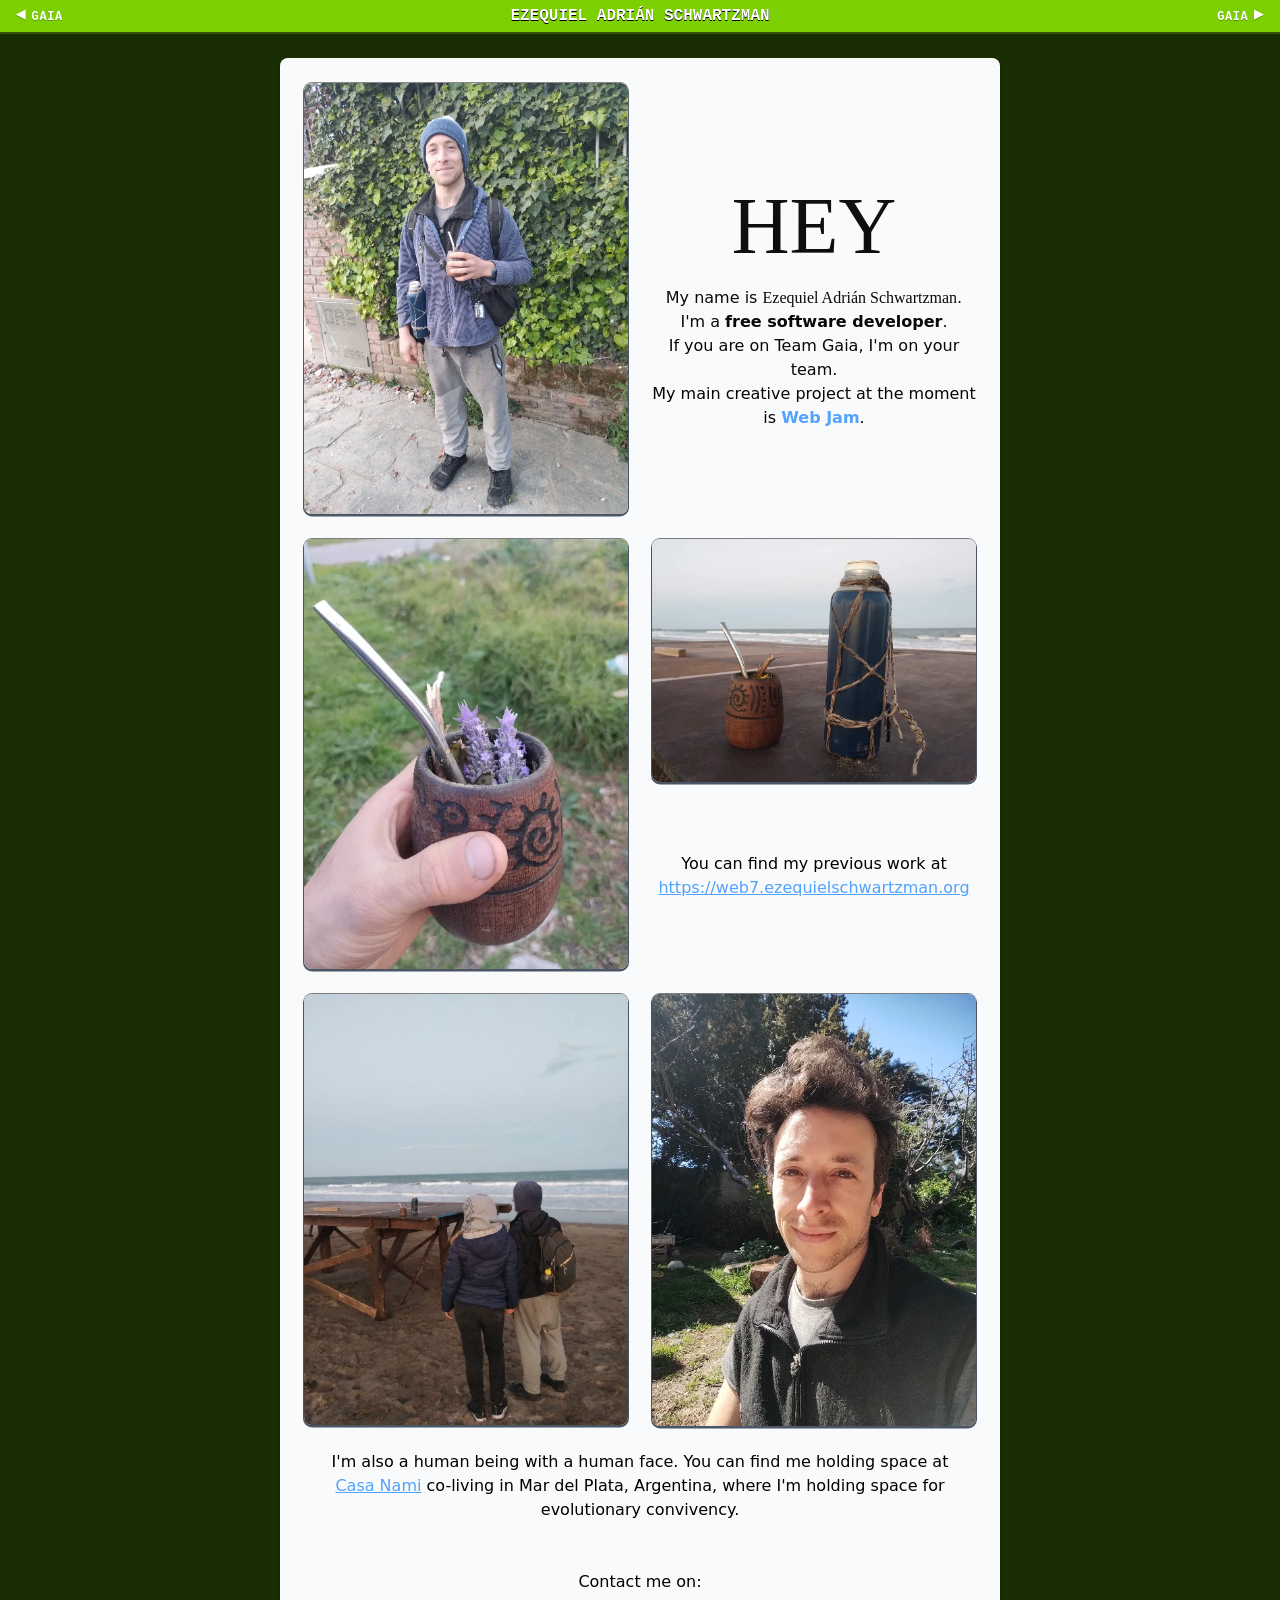
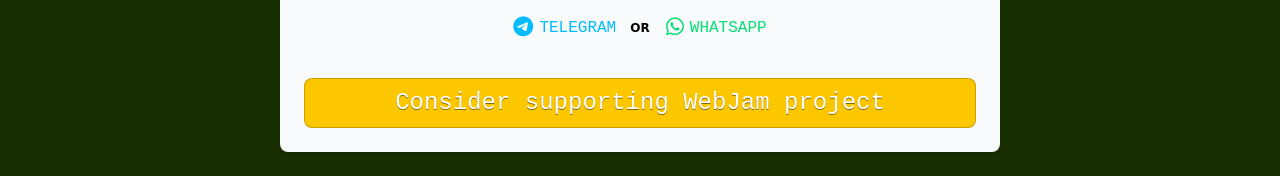
==== index.html @ e7cd59e3 "Updates" ====
<!DOCTYPE html><html h-full><head><link rel="stylesheet" href="icons.css"><link rel="stylesheet" href="style.css"><title>Ezequiel Adri&#xe1;n Schwartzman</title><meta name="webjam-source" content="https://github.com/zequez/ezequiel-webjam"><meta name="viewport" content="width=device-width, initial-scale=1"><link rel="icon" type="image/svg+xml" href="data:image/svg+xml,&lt;svg xmlns=&quot;http://www.w3.org/2000/svg&quot; viewBox=&quot;0 0 100 100&quot;&gt;&lt;text y=&quot;.9em&quot; font-size=&quot;90&quot;&gt;&#x1f31f;&lt;/text&gt;&lt;/svg&gt;"></head><body class="flex-col min-h-full bg-lime-950"><div class="flex w-full text-white b-b-2 b-lime-900 bg-lime-500 h8.5"><a class="
    flex-cc gap-1.5 h-6 pt.3 px3 cursor-pointer
    font-mono font-semibold text-3 text-shadow-[0_1px_0_#0004] tracking-wider uppercase
    m1 rounded-1 transition-200
    hover:bg-white/30 hover:bg-gradient-to-br hover:from-white/10 hover:shadow-[0_1px_0] hover:shadow-white/40 hover:transition-0
  " href="https://gaia.webjam.space"><span class="mb.7">&#x25c0;</span><span>Gaia</span></a><a class="
      flex-cc flex-grow
      font-mono font-semibold text-3 text-center text-shadow-[0_1px_0_#000] uppercase
      md:text-4
    " href="https://ezequielschwartzman.org">Ezequiel Adri&#xe1;n Schwartzman</a><a class="
    flex-cc gap-1.5 h-6 pt.3 px3 cursor-pointer
    font-mono font-semibold text-3 text-shadow-[0_1px_0_#0004] tracking-wider uppercase
    m1 rounded-1 transition-200
    hover:bg-white/30 hover:bg-gradient-to-br hover:from-white/10 hover:shadow-[0_1px_0] hover:shadow-white/40 hover:transition-0
  " href="https://gaia.webjam.space"><span>Gaia</span><span class="mb.7">&#x25b6;</span></a></div><main class="max-w-screen-md mx-auto p6 w-full"><div class="
        flex-cc flex-col flex-grow relative gap-12 p3 w-full
        bg-gray-50 rounded-lg shadow-md md:gap-6 md:p6
      "><div class="
          absolute left-0 top-0 z-100 h-100 pointer-events-none w-full
          bg-linear-to-b from-white/10 rounded-lg
        "></div><div class="grid gap-3 w-full cols-1 md:gap-6 sm:cols-2"><img class="w-full b-black/50 b-t-1 rounded-2 shadow-[0_1.5px_0_1px] shadow-gray-600" src="images/ezequiel-humano/sm.webp"><div class="flex-cc text-center"><div class="text-center"><div class="flex-cc w-full font-serif text-20 text-center uppercase">Hey</div>My name is <span class="font-serif">Ezequiel Adri&#xe1;n Schwartzman</span>.<div>I&apos;m a <strong>free software developer</strong>.</div><div>If you are on Team Gaia, I&apos;m on your team.</div><div>My main creative project at the moment is <a class="text-blue hover:underline font-bold" href="https://webjam.space" target="_blank">Web Jam</a>.</div></div></div></div><div class="grid gap-3 w-full cols-1 md:gap-6 sm:cols-2"> <img class="w-full b-black/50 b-t-1 rounded-2 shadow-[0_1.5px_0_1px] shadow-gray-600" src="images/ezequiel-mate/sm.webp"><div class="flex flex-col"><img class="w-full b-black/50 b-t-1 rounded-2 shadow-[0_1.5px_0_1px] shadow-gray-600" src="images/ezequiel-mate-termo/sm.webp"><div class="flex-cc flex-col flex-grow text-center pt12 sm:pt-0"><span>You can find my previous work at </span><a class="text-blue underline" href="https://web7.ezequielschwartzman.org">https://web7.ezequielschwartzman.org</a></div></div></div><div class="grid gap-3 cols-2 md:gap-6"><img class="w-full b-black/50 b-t-1 rounded-2 shadow-[0_1.5px_0_1px] shadow-gray-600" src="images/ezequiel-karina/sm.webp"><img class="w-full b-black/50 b-t-1 rounded-2 shadow-[0_1.5px_0_1px] shadow-gray-600" src="images/ezequiel-nami/sm.webp"></div><div class="grow px6 text-center">I&apos;m also a human being with a human face.
You can find me holding space at <a class="text-blue underline" href="https://casanami.art">Casa Nami</a> co-living in Mar del Plata, Argentina, where I&apos;m holding space for evolutionary convivency.<div class="mt12"><span>Contact me on:</span><div class="text-4 uppercase"><a class="text-sky-400 hover:bg-sky-300 hover:text-white px1 py1 rounded-1  font-mono" href="https://t.me/ezequielschwartzman"><span class="mr1.5 text-2.5em icon-fab-telegram inline-block translate-y-2px"></span>Telegram</a><span class="mx1.5 mr3 text-3 mt1 font-bold"> or</span><a class="text-green-400 font-mono hover:bg-green-300 hover:text-white px1 py1 rounded-1" href="https://wa.me/5492235235568"><span class="mr1.5 text-2.5em icon-fab-whatsapp inline-block translate-y-2px"></span>Whatsapp</a></div></div></div><a class="
          flex-cc px6 w-full font-mono text-6/12 text-center text-shadow-[0_1px_0_#0007]
          text-white b b-1px-black/10 b-black/20 bg-yellow-400 rounded-2
          hover:bg-yellow-300
        " target="_blank" href="https://forms.gle/pkvnMysirAUopCzj6">Consider supporting WebJam project</a></div></main></body></html>
---- icons.css ----
@font-face {
  font-family: "WebJamIcons";
  src: url("data:font/otf,%4f%54%54%4f%00%0a%00%80%00%03%00%20%43%46%46%20%c5%4e%ff%a6%00%00%04%f8%00%00%02%62%4f%53%2f%32%47%7e%51%db%00%00%01%10%00%00%00%60%63%6d%61%70%00%0c%e0%34%00%00%04%ac%00%00%00%2c%68%65%61%64%2e%f2%9c%00%00%00%00%ac%00%00%00%36%68%68%65%61%02%5a%01%34%00%00%00%e4%00%00%00%24%68%6d%74%78%05%ca%00%00%00%00%07%5c%00%00%00%0c%6c%74%61%67%65%7e%00%04%00%00%07%68%00%00%00%12%6d%61%78%70%00%03%50%00%00%00%01%08%00%00%00%06%6e%61%6d%65%00%a4%f7%43%00%00%01%70%00%00%03%3c%70%6f%73%74%00%03%00%00%00%00%04%d8%00%00%00%20%00%01%00%00%00%01%00%00%26%32%38%9c%5f%0f%3c%f5%00%03%03%e8%00%00%00%00%e6%f1%ac%d0%00%00%00%00%e6%f1%ac%d0%00%00%ff%c8%01%f8%01%b8%00%00%00%03%00%02%00%00%00%00%00%00%00%01%00%00%02%58%ff%38%00%00%01%f8%00%00%00%00%00%00%00%01%00%00%00%00%00%00%00%00%00%00%00%00%00%00%00%03%00%00%50%00%00%03%00%00%00%03%01%dc%01%f4%00%05%00%00%02%8a%02%bb%00%00%00%8c%02%8a%02%bb%00%00%01%df%00%31%01%02%00%00%00%00%00%00%00%00%00%00%00%00%00%00%00%01%10%00%00%00%00%00%00%00%00%00%00%00%58%58%58%58%00%40%e0%00%e0%01%02%58%ff%38%00%00%01%b8%00%38%00%00%00%01%00%00%00%00%01%2c%01%b8%00%00%00%00%00%00%00%00%00%33%02%6a%00%00%00%04%00%00%00%00%00%02%00%3a%00%00%00%04%00%00%00%01%00%16%00%00%00%00%00%04%00%00%00%02%00%0e%00%16%00%00%00%04%00%00%00%03%00%2c%00%60%00%00%00%04%00%00%00%04%00%26%00%24%00%00%00%04%00%00%00%05%00%16%00%4a%00%00%00%04%00%00%00%06%00%24%00%00%00%00%00%04%00%00%00%07%00%02%00%3a%00%00%00%04%00%00%00%08%00%02%00%3a%00%00%00%04%00%00%00%09%00%02%00%3a%00%00%00%04%00%00%00%0a%00%02%00%3a%00%00%00%04%00%00%00%0b%00%02%00%3a%00%00%00%04%00%00%00%0c%00%02%00%3a%00%00%00%04%00%00%00%0d%00%02%00%3a%00%00%00%04%00%00%00%0e%00%02%00%3a%00%00%00%04%00%00%00%10%00%16%00%00%00%00%00%04%00%00%00%11%00%0e%00%16%00%01%00%00%00%00%00%00%00%01%00%3b%00%01%00%00%00%00%00%01%00%0b%00%8c%00%01%00%00%00%00%00%02%00%07%00%97%00%01%00%00%00%00%00%03%00%16%00%bc%00%01%00%00%00%00%00%04%00%13%00%9e%00%01%00%00%00%00%00%05%00%0b%00%b1%00%01%00%00%00%00%00%06%00%12%00%8c%00%01%00%00%00%00%00%07%00%01%00%3b%00%01%00%00%00%00%00%08%00%01%00%3b%00%01%00%00%00%00%00%09%00%01%00%3b%00%01%00%00%00%00%00%0a%00%01%00%3b%00%01%00%00%00%00%00%0b%00%01%00%3b%00%01%00%00%00%00%00%0c%00%01%00%3b%00%01%00%00%00%00%00%0d%00%01%00%3b%00%01%00%00%00%00%00%0e%00%01%00%3b%00%01%00%00%00%00%00%10%00%0b%00%8c%00%01%00%00%00%00%00%11%00%07%00%97%00%03%00%01%04%09%00%00%00%02%00%3a%00%03%00%01%04%09%00%01%00%16%00%00%00%03%00%01%04%09%00%02%00%0e%00%16%00%03%00%01%04%09%00%03%00%2c%00%60%00%03%00%01%04%09%00%04%00%26%00%24%00%03%00%01%04%09%00%05%00%16%00%4a%00%03%00%01%04%09%00%06%00%24%00%00%00%03%00%01%04%09%00%07%00%02%00%3a%00%03%00%01%04%09%00%08%00%02%00%3a%00%03%00%01%04%09%00%09%00%02%00%3a%00%03%00%01%04%09%00%0a%00%02%00%3a%00%03%00%01%04%09%00%0b%00%02%00%3a%00%03%00%01%04%09%00%0c%00%02%00%3a%00%03%00%01%04%09%00%0d%00%02%00%3a%00%03%00%01%04%09%00%0e%00%02%00%3a%00%03%00%01%04%09%00%10%00%16%00%00%00%03%00%01%04%09%00%11%00%0e%00%16%00%57%00%65%00%62%00%4a%00%61%00%6d%00%49%00%63%00%6f%00%6e%00%73%00%52%00%65%00%67%00%75%00%6c%00%61%00%72%00%57%00%65%00%62%00%4a%00%61%00%6d%00%49%00%63%00%6f%00%6e%00%73%00%20%00%52%00%65%00%67%00%75%00%6c%00%61%00%72%00%56%00%65%00%72%00%73%00%69%00%6f%00%6e%00%20%00%30%00%2e%00%31%00%20%00%3a%00%20%00%57%00%65%00%62%00%4a%00%61%00%6d%00%49%00%63%00%6f%00%6e%00%73%00%20%00%52%00%65%00%67%00%75%00%6c%00%61%00%72%57%65%62%4a%61%6d%49%63%6f%6e%73%52%65%67%75%6c%61%72%57%65%62%4a%61%6d%49%63%6f%6e%73%20%52%65%67%75%6c%61%72%56%65%72%73%69%6f%6e%20%30%2e%31%20%3a%20%57%65%62%4a%61%6d%49%63%6f%6e%73%20%52%65%67%75%6c%61%72%00%00%00%01%00%03%00%01%00%00%00%0c%00%04%00%20%00%00%00%04%00%04%00%01%00%00%e0%01%ff%ff%00%00%e0%00%ff%ff%20%01%00%01%00%00%00%00%00%03%00%00%00%00%00%00%00%00%00%00%00%00%00%00%00%00%00%00%00%00%00%00%00%00%00%00%00%00%00%00%01%00%04%01%00%01%01%01%13%57%65%62%4a%61%6d%49%63%6f%6e%73%52%65%67%75%6c%61%72%00%01%01%01%27%f8%1b%00%f8%1c%02%f8%1d%03%f8%1e%04%8b%53%f8%ec%f8%8c%05%1d%00%00%00%9a%0f%1d%00%00%00%9f%11%8b%1d%00%00%02%62%12%00%06%01%01%0c%1f%2a%31%3d%49%56%65%72%73%69%6f%6e%20%30%2e%31%57%65%62%4a%61%6d%49%63%6f%6e%73%20%52%65%67%75%6c%61%72%57%65%62%4a%61%6d%49%63%6f%6e%73%52%65%67%75%6c%61%72%66%61%62%2d%74%65%6c%65%67%72%61%6d%66%61%62%2d%77%68%61%74%73%61%70%70%00%00%00%01%8b%01%8c%00%03%02%00%01%00%04%00%bb%01%b9%f8%a6%0e%f8%8c%f7%94%f8%4c%15%fb%1d%8b%fb%03%fb%03%8b%fb%1d%08%8b%fb%1d%f7%03%fb%03%f7%1d%8b%08%f7%1d%8b%f7%03%f7%03%8b%f7%1d%08%8b%f7%1d%fb%03%f7%03%fb%1d%8b%08%f7%07%fb%3d%15%87%64%7b%2c%83%5f%08%87%78%85%85%84%8b%08%7d%89%80%96%7d%94%08%75%9a%7f%93%75%99%08%73%9c%9b%93%99%9a%08%8e%8f%cb%c4%8c%91%08%8b%8b%8b%8e%8a%8c%08%89%8c%89%8b%8a%8b%08%89%8a%68%74%47%5d%08%81%85%82%87%83%8c%08%82%8b%7a%90%7f%8f%08%7b%90%7f%8d%8c%94%08%8b%8f%92%90%96%90%08%d4%aa%bb%a0%a3%95%08%d0%a8%99%90%94%8b%08%8d%8b%90%8a%8e%89%08%8d%89%8c%89%8b%88%08%8c%88%8b%88%8b%87%08%0e%f8%54%f8%11%f7%f3%15%61%b5%53%a2%50%8b%08%fb%0e%8b%27%27%8b%fb%0e%08%8b%64%95%65%9f%69%08%6b%fb%07%05%f7%0a%aa%05%ab%79%b0%82%b0%8b%08%8b%8b%05%f7%0e%8b%f1%ee%8b%f7%0f%08%8b%c6%72%c3%61%b5%08%fb%31%fb%ea%15%6a%8b%6a%94%6f%9c%08%84%8f%05%45%79%05%9e%cf%05%87%92%05%78%a8%81%ad%8b%ae%08%8b%f1%de%dd%f1%8b%08%bc%8b%ba%78%ad%68%08%ae%68%a1%5d%8b%5a%08%8b%25%36%38%25%8b%08%f0%f7%1e%15%86%8e%6f%99%86%8c%08%86%8d%87%8c%88%86%08%87%85%80%7f%88%87%08%88%87%88%8b%85%8d%08%6b%9c%75%98%76%af%08%85%95%96%8b%96%a0%08%8d%8e%8a%8f%89%8d%08%8a%8e%80%a7%86%96%08%87%95%86%8a%88%8b%08%88%8b%87%8b%87%8b%08%88%8b%85%8a%85%85%08%86%86%7d%7d%8b%70%08%8b%70%9f%70%8e%88%08%8d%87%b0%53%c2%73%08%af%7c%98%89%9d%8e%08%96%8d%a1%96%8f%98%08%90%98%8b%97%8a%8d%08%89%8d%88%8d%85%8d%08%0e%00%00%02%12%00%00%01%f8%00%00%01%c0%00%00%00%00%00%01%00%00%00%00%00%00%00%01%00%10%00%02%65%6e%00%00") format("opentype");
  font-weight: normal;
  font-style: normal;
  font-display: block;
}


.icon-fab-telegram {
  font-family: "WebJamIcons";
  font-style: normal;
}

.icon-fab-telegram::before {
  content: "\E000";
}

.icon-fab-whatsapp {
  font-family: "WebJamIcons";
  font-style: normal;
}

.icon-fab-whatsapp::before {
  content: "\E001";
}
---- style.css ----
/* layer: properties */
@supports ((-webkit-hyphens: none) and (not (margin-trim: inline))) or ((-moz-orient: inline) and (not (color:rgb(from red r g b)))){*, ::before, ::after, ::backdrop{--un-bg-opacity:100%;--un-border-opacity:100%;--un-from-opacity:100%;--un-shadow-opacity:100%;--un-text-opacity:100%;--un-translate-x:initial;--un-translate-y:initial;--un-translate-z:initial;}}
@property --un-text-opacity{syntax:"<percentage>";inherits:false;initial-value:100%;}
@property --un-border-opacity{syntax:"<percentage>";inherits:false;initial-value:100%;}
@property --un-bg-opacity{syntax:"<percentage>";inherits:false;initial-value:100%;}
@property --un-inset-ring-color{syntax:"*";inherits:false;}
@property --un-inset-ring-shadow{syntax:"*";inherits:false;initial-value:0 0 #0000;}
@property --un-inset-shadow{syntax:"*";inherits:false;initial-value:0 0 #0000;}
@property --un-inset-shadow-color{syntax:"*";inherits:false;}
@property --un-ring-color{syntax:"*";inherits:false;}
@property --un-ring-inset{syntax:"*";inherits:false;}
@property --un-ring-offset-color{syntax:"*";inherits:false;}
@property --un-ring-offset-shadow{syntax:"*";inherits:false;initial-value:0 0 #0000;}
@property --un-ring-offset-width{syntax:"<length>";inherits:false;initial-value:0px;}
@property --un-ring-shadow{syntax:"*";inherits:false;initial-value:0 0 #0000;}
@property --un-shadow{syntax:"*";inherits:false;initial-value:0 0 #0000;}
@property --un-shadow-color{syntax:"*";inherits:false;}
@property --un-shadow-opacity{syntax:"<percentage>";inherits:false;initial-value:100%;}
@property --un-translate-x{syntax:"*";inherits:false;initial-value:0;}
@property --un-translate-y{syntax:"*";inherits:false;initial-value:0;}
@property --un-translate-z{syntax:"*";inherits:false;initial-value:0;}
@property --un-from-opacity{syntax:"<percentage>";inherits:false;initial-value:100%;}
@property --un-gradient-from{syntax:"<color>";inherits:false;initial-value:#0000;}
@property --un-gradient-from-position{syntax:"<length-percentage>";inherits:false;initial-value:0%;}
@property --un-gradient-position{syntax:"*";inherits:false;}
@property --un-gradient-stops{syntax:"*";inherits:false;}
@property --un-gradient-to{syntax:"<color>";inherits:false;initial-value:#0000;}
@property --un-gradient-to-position{syntax:"<length-percentage>";inherits:false;initial-value:100%;}
@property --un-gradient-via{syntax:"<color>";inherits:false;initial-value:#0000;}
@property --un-gradient-via-position{syntax:"<length-percentage>";inherits:false;initial-value:50%;}
@property --un-gradient-via-stops{syntax:"*";inherits:false;}
/* layer: theme */
:root, :host { --spacing: 0.25rem; --font-mono: ui-monospace,SFMono-Regular,Menlo,Monaco,Consolas,"Liberation Mono","Courier New",monospace; --fontWeight-semibold: 600; --tracking-wider: 0.05em; --default-transition-timingFunction: cubic-bezier(0.4, 0, 0.2, 1); --default-transition-duration: 150ms; --radius-lg: 0.5rem; --colors-gray-600: oklch(44.6% 0.03 256.802); --font-serif: ui-serif,Georgia,Cambria,"Times New Roman",Times,serif; --fontWeight-bold: 700; --colors-lime-950: oklch(27.4% 0.072 132.109); --colors-white: #fff; --colors-lime-900: oklch(40.5% 0.101 131.063); --colors-lime-500: oklch(76.8% 0.233 130.85); --colors-gray-50: oklch(98.5% 0.002 247.839); --colors-black: #000; --colors-blue-DEFAULT: oklch(70.7% 0.165 254.624); --colors-sky-400: oklch(74.6% 0.16 232.661); --colors-green-400: oklch(79.2% 0.209 151.711); --colors-yellow-400: oklch(85.2% 0.199 91.936); --colors-sky-300: oklch(82.8% 0.111 230.318); --colors-green-300: oklch(87.1% 0.15 154.449); --colors-yellow-300: oklch(90.5% 0.182 98.111); --font-sans: ui-sans-serif,system-ui,-apple-system,BlinkMacSystemFont,"Segoe UI",Roboto,"Helvetica Neue",Arial,"Noto Sans",sans-serif,"Apple Color Emoji","Segoe UI Emoji","Segoe UI Symbol","Noto Color Emoji"; --default-font-family: var(--font-sans); --default-monoFont-family: var(--font-mono); }
/* layer: base */
 *, ::after, ::before, ::backdrop, ::file-selector-button { box-sizing: border-box;  margin: 0;  padding: 0;  border: 0 solid;  }  html, :host { line-height: 1.5;  -webkit-text-size-adjust: 100%;  tab-size: 4;  font-family: var( --default-font-family, -apple-system, BlinkMacSystemFont, 'Segoe UI', Roboto, 'Helvetica Neue', 'Noto Sans', Arial, sans-serif, 'Apple Color Emoji', 'Segoe UI Emoji', 'Segoe UI Symbol', 'Noto Color Emoji' );  font-feature-settings: var(--default-font-featureSettings, normal);  font-variation-settings: var(--default-font-variationSettings, normal);  -webkit-tap-highlight-color: transparent;  }  hr { height: 0;  color: inherit;  border-top-width: 1px;  }  abbr:where([title]) { -webkit-text-decoration: underline dotted; text-decoration: underline dotted; }  h1, h2, h3, h4, h5, h6 { font-size: inherit; font-weight: inherit; }  a { color: inherit; -webkit-text-decoration: inherit; text-decoration: inherit; }  b, strong { font-weight: bolder; }  code, kbd, samp, pre { font-family: var( --default-monoFont-family, ui-monospace, SFMono-Regular, Menlo, Monaco, Consolas, 'Liberation Mono', 'Courier New', monospace );  font-feature-settings: var(--default-monoFont-featureSettings, normal);  font-variation-settings: var(--default-monoFont-variationSettings, normal);  font-size: 1em;  }  small { font-size: 80%; }  sub, sup { font-size: 75%; line-height: 0; position: relative; vertical-align: baseline; } sub { bottom: -0.25em; } sup { top: -0.5em; }  table { text-indent: 0;  border-color: inherit;  border-collapse: collapse;  }  :-moz-focusring:where(:not(iframe)) { outline: auto; }  progress { vertical-align: baseline; }  summary { display: list-item; }  ol, ul, menu { list-style: none; }  img, svg, video, canvas, audio, iframe, embed, object { display: block;  vertical-align: middle;  }  img, video { max-width: 100%; height: auto; }  button, input, select, optgroup, textarea, ::file-selector-button { font: inherit;  font-feature-settings: inherit;  font-variation-settings: inherit;  letter-spacing: inherit;  color: inherit;  border-radius: 0;  background-color: transparent;  opacity: 1;  }  :where(select:is([multiple], [size])) optgroup { font-weight: bolder; }  :where(select:is([multiple], [size])) optgroup option { padding-inline-start: 20px; }  ::file-selector-button { margin-inline-end: 4px; }  ::placeholder { opacity: 1; }  @supports (not (-webkit-appearance: -apple-pay-button))  or (contain-intrinsic-size: 1px)  { ::placeholder { color: color-mix(in oklab, currentcolor 50%, transparent); } }  textarea { resize: vertical; }  ::-webkit-search-decoration { -webkit-appearance: none; }  ::-webkit-date-and-time-value { min-height: 1lh;  text-align: inherit;  }  ::-webkit-datetime-edit { display: inline-flex; }  ::-webkit-datetime-edit-fields-wrapper { padding: 0; } ::-webkit-datetime-edit, ::-webkit-datetime-edit-year-field, ::-webkit-datetime-edit-month-field, ::-webkit-datetime-edit-day-field, ::-webkit-datetime-edit-hour-field, ::-webkit-datetime-edit-minute-field, ::-webkit-datetime-edit-second-field, ::-webkit-datetime-edit-millisecond-field, ::-webkit-datetime-edit-meridiem-field { padding-block: 0; }  ::-webkit-calendar-picker-indicator { line-height: 1; }  :-moz-ui-invalid { box-shadow: none; }  button, input:where([type='button'], [type='reset'], [type='submit']), ::file-selector-button { appearance: button; }  ::-webkit-inner-spin-button, ::-webkit-outer-spin-button { height: auto; }  [hidden]:where(:not([hidden~='until-found'])) { display: none !important; }
/* layer: default */
.text-6\/12{font-size:1.5rem;line-height:3rem;}
.text-2\.5em{font-size:2.5em;}
.text-20{font-size:5rem;}
.text-3{font-size:0.75rem;}
.text-4{font-size:1rem;}
.text-blue{color:color-mix(in srgb, var(--colors-blue-DEFAULT) var(--un-text-opacity), transparent);}
.text-green-400{color:color-mix(in srgb, var(--colors-green-400) var(--un-text-opacity), transparent);}
.text-sky-400{color:color-mix(in srgb, var(--colors-sky-400) var(--un-text-opacity), transparent);}
.text-white{color:color-mix(in srgb, var(--colors-white) var(--un-text-opacity), transparent);}
.hover\:text-white:hover{color:color-mix(in srgb, var(--colors-white) var(--un-text-opacity), transparent);}
.tracking-wider{--un-tracking:var(--tracking-wider);letter-spacing:var(--tracking-wider);}
.font-bold{--un-font-weight:var(--fontWeight-bold);font-weight:var(--fontWeight-bold);}
.font-mono{font-family:var(--font-mono);}
.font-semibold{--un-font-weight:var(--fontWeight-semibold);font-weight:var(--fontWeight-semibold);}
.font-serif{font-family:var(--font-serif);}
.text-shadow-\[0_1px_0_\#000\]{--un-text-shadow:0 1px 0 var(--un-text-shadow-color, rgb(0 0 0));text-shadow:var(--un-text-shadow);}
.text-shadow-\[0_1px_0_\#0004\]{--un-text-shadow:0 1px 0 var(--un-text-shadow-color, rgb(0 0 0 / 0.27));text-shadow:var(--un-text-shadow);}
.text-shadow-\[0_1px_0_\#0007\]{--un-text-shadow:0 1px 0 var(--un-text-shadow-color, rgb(0 0 0 / 0.47));text-shadow:var(--un-text-shadow);}
.m1{margin:calc(var(--spacing) * 1);}
.mx-auto{margin-inline:auto;}
.mx1\.5{margin-inline:calc(var(--spacing) * 1.5);}
.my{margin-block:calc(var(--spacing) * 4);}
.mb\.7{margin-bottom:calc(var(--spacing) * 0.7);}
.me{margin-inline-end:calc(var(--spacing) * 4);}
.mr1\.5{margin-right:calc(var(--spacing) * 1.5);}
.mr3{margin-right:calc(var(--spacing) * 3);}
.mt1{margin-top:calc(var(--spacing) * 1);}
.mt12{margin-top:calc(var(--spacing) * 12);}
.p3{padding:calc(var(--spacing) * 3);}
.p6{padding:calc(var(--spacing) * 6);}
.px1{padding-inline:calc(var(--spacing) * 1);}
.px3{padding-inline:calc(var(--spacing) * 3);}
.px6{padding-inline:calc(var(--spacing) * 6);}
.py1{padding-block:calc(var(--spacing) * 1);}
.pt\.3{padding-top:calc(var(--spacing) * 0.3);}
.pt12{padding-top:calc(var(--spacing) * 12);}
.text-center{text-align:center;}
.b{border-width:1px;}
.b-black\/20{border-color:color-mix(in srgb, var(--colors-black) 20%, transparent);}
.b-black\/50{border-color:color-mix(in srgb, var(--colors-black) 50%, transparent);}
.b-lime-900{border-color:color-mix(in srgb, var(--colors-lime-900) var(--un-border-opacity), transparent);}
.b-b-2{border-bottom-width:2px;}
.b-t-1{border-top-width:1px;}
.rounded-1{border-radius:0.25rem;}
.rounded-2{border-radius:0.5rem;}
.rounded-lg{border-radius:var(--radius-lg);}
.bg-gray-50{background-color:color-mix(in srgb, var(--colors-gray-50) var(--un-bg-opacity), transparent);}
.bg-lime-500{background-color:color-mix(in srgb, var(--colors-lime-500) var(--un-bg-opacity), transparent);}
.bg-lime-950{background-color:color-mix(in srgb, var(--colors-lime-950) var(--un-bg-opacity), transparent);}
.bg-yellow-400{background-color:color-mix(in srgb, var(--colors-yellow-400) var(--un-bg-opacity), transparent);}
.hover\:bg-green-300:hover{background-color:color-mix(in srgb, var(--colors-green-300) var(--un-bg-opacity), transparent);}
.hover\:bg-sky-300:hover{background-color:color-mix(in srgb, var(--colors-sky-300) var(--un-bg-opacity), transparent);}
.hover\:bg-white\/30:hover{background-color:color-mix(in srgb, var(--colors-white) 30%, transparent);}
.hover\:bg-yellow-300:hover{background-color:color-mix(in srgb, var(--colors-yellow-300) var(--un-bg-opacity), transparent);}
.underline{text-decoration-line:underline;}
.hover\:underline:hover{text-decoration-line:underline;}
.flex{display:flex;}
.flex-grow,
.grow{flex-grow:1;}
.flex-col{flex-direction:column;}
.gap-1\.5{gap:calc(var(--spacing) * 1.5);}
.gap-12{gap:calc(var(--spacing) * 12);}
.gap-3{gap:calc(var(--spacing) * 3);}
.grid{display:grid;}
.cols-1{grid-template-columns:repeat(1,minmax(0,1fr));}
.cols-2{grid-template-columns:repeat(2,minmax(0,1fr));}
.h-100{height:calc(var(--spacing) * 100);}
.h-6{height:calc(var(--spacing) * 6);}
.h8\.5{height:calc(var(--spacing) * 8.5);}
.min-h-full{min-height:100%;}
.w-full{width:100%;}
[h-full=""]{height:100%;}
.max-w-screen-md{max-width:48rem;}
.inline-block{display:inline-block;}
.cursor-pointer{cursor:pointer;}
.pointer-events-none{pointer-events:none;}
.uppercase{text-transform:uppercase;}
.shadow-\[0_1\.5px_0_1px\]{--un-shadow:0 1.5px 0 1px var(--un-shadow-color, );box-shadow:var(--un-inset-shadow), var(--un-inset-ring-shadow), var(--un-ring-offset-shadow), var(--un-ring-shadow), var(--un-shadow);}
.shadow-gray-600{--un-shadow-color:color-mix(in srgb, var(--colors-gray-600) var(--un-shadow-opacity), transparent);}
.shadow-md{--un-shadow:0 4px 6px -1px var(--un-shadow-color, rgb(0 0 0 / 0.1)),0 2px 4px -2px var(--un-shadow-color, rgb(0 0 0 / 0.1));box-shadow:var(--un-inset-shadow), var(--un-inset-ring-shadow), var(--un-ring-offset-shadow), var(--un-ring-shadow), var(--un-shadow);}
.hover\:shadow-\[0_1px_0\]:hover{--un-shadow:0 1px 0 var(--un-shadow-color, );box-shadow:var(--un-inset-shadow), var(--un-inset-ring-shadow), var(--un-ring-offset-shadow), var(--un-ring-shadow), var(--un-shadow);}
.hover\:shadow-white\/40:hover{--un-shadow-color:color-mix(in srgb, var(--colors-white) 40%, transparent);}
.translate-y-2px{--un-translate-y:2px;translate:var(--un-translate-x) var(--un-translate-y);}
.transition-200{--un-duration:200ms;transition-property:color,background-color,border-color,text-decoration-color,fill,stroke,--un-gradient-from,--un-gradient-via,--un-gradient-to,opacity,box-shadow,transform,translate,scale,rotate,filter,-webkit-backdrop-filter,backdrop-filter;transition-timing-function:var(--un-ease, var(--default-transition-timingFunction));transition-duration:var(--un-duration, var(--default-transition-duration));}
.hover\:transition-0:hover{--un-duration:0s;transition-property:color,background-color,border-color,text-decoration-color,fill,stroke,--un-gradient-from,--un-gradient-via,--un-gradient-to,opacity,box-shadow,transform,translate,scale,rotate,filter,-webkit-backdrop-filter,backdrop-filter;transition-timing-function:var(--un-ease, var(--default-transition-timingFunction));transition-duration:var(--un-duration, var(--default-transition-duration));}
.left-0{left:calc(var(--spacing) * 0);}
.top-0{top:calc(var(--spacing) * 0);}
.absolute{position:absolute;}
.relative{position:relative;}
.z-100{z-index:100;}
.from-white\/10{--un-from-opacity:10%;--un-gradient-from:color-mix(in oklab, var(--colors-white) var(--un-from-opacity), transparent);--un-gradient-stops:var(--un-gradient-via-stops, var(--un-gradient-position), var(--un-gradient-from) var(--un-gradient-from-position), var(--un-gradient-to) var(--un-gradient-to-position));}
.hover\:from-white\/10:hover{--un-from-opacity:10%;--un-gradient-from:color-mix(in oklab, var(--colors-white) var(--un-from-opacity), transparent);--un-gradient-stops:var(--un-gradient-via-stops, var(--un-gradient-position), var(--un-gradient-from) var(--un-gradient-from-position), var(--un-gradient-to) var(--un-gradient-to-position));}
.bg-linear-to-b{--un-gradient-position:to bottom in oklab;background-image:linear-gradient(var(--un-gradient-stops));}
.hover\:bg-gradient-to-br:hover{--un-gradient-position:to bottom right in oklab;background-image:linear-gradient(var(--un-gradient-stops));}
.flex-cc{display:flex;align-items:center;justify-content:center;}
@supports (color: color-mix(in lab, red, red)){
.text-blue{color:color-mix(in oklab, var(--colors-blue-DEFAULT) var(--un-text-opacity), transparent);}
.text-green-400{color:color-mix(in oklab, var(--colors-green-400) var(--un-text-opacity), transparent);}
.text-sky-400{color:color-mix(in oklab, var(--colors-sky-400) var(--un-text-opacity), transparent);}
.text-white{color:color-mix(in oklab, var(--colors-white) var(--un-text-opacity), transparent);}
.hover\:text-white:hover{color:color-mix(in oklab, var(--colors-white) var(--un-text-opacity), transparent);}
.b-black\/20{border-color:color-mix(in oklab, var(--colors-black) 20%, transparent);}
.b-black\/50{border-color:color-mix(in oklab, var(--colors-black) 50%, transparent);}
.b-lime-900{border-color:color-mix(in oklab, var(--colors-lime-900) var(--un-border-opacity), transparent);}
.bg-gray-50{background-color:color-mix(in oklab, var(--colors-gray-50) var(--un-bg-opacity), transparent);}
.bg-lime-500{background-color:color-mix(in oklab, var(--colors-lime-500) var(--un-bg-opacity), transparent);}
.bg-lime-950{background-color:color-mix(in oklab, var(--colors-lime-950) var(--un-bg-opacity), transparent);}
.bg-yellow-400{background-color:color-mix(in oklab, var(--colors-yellow-400) var(--un-bg-opacity), transparent);}
.hover\:bg-green-300:hover{background-color:color-mix(in oklab, var(--colors-green-300) var(--un-bg-opacity), transparent);}
.hover\:bg-sky-300:hover{background-color:color-mix(in oklab, var(--colors-sky-300) var(--un-bg-opacity), transparent);}
.hover\:bg-white\/30:hover{background-color:color-mix(in oklab, var(--colors-white) 30%, transparent);}
.hover\:bg-yellow-300:hover{background-color:color-mix(in oklab, var(--colors-yellow-300) var(--un-bg-opacity), transparent);}
.shadow-gray-600{--un-shadow-color:color-mix(in oklab, var(--colors-gray-600) var(--un-shadow-opacity), transparent);}
.hover\:shadow-white\/40:hover{--un-shadow-color:color-mix(in oklab, color-mix(in oklab, var(--colors-white) 40%, transparent) var(--un-shadow-opacity), transparent);}
}
@media (min-width: 40rem){
.sm\:pt-0{padding-top:calc(var(--spacing) * 0);}
.sm\:cols-2{grid-template-columns:repeat(2,minmax(0,1fr));}
}
@media (min-width: 48rem){
.md\:text-4{font-size:1rem;}
.md\:p6{padding:calc(var(--spacing) * 6);}
.md\:gap-6{gap:calc(var(--spacing) * 6);}
}
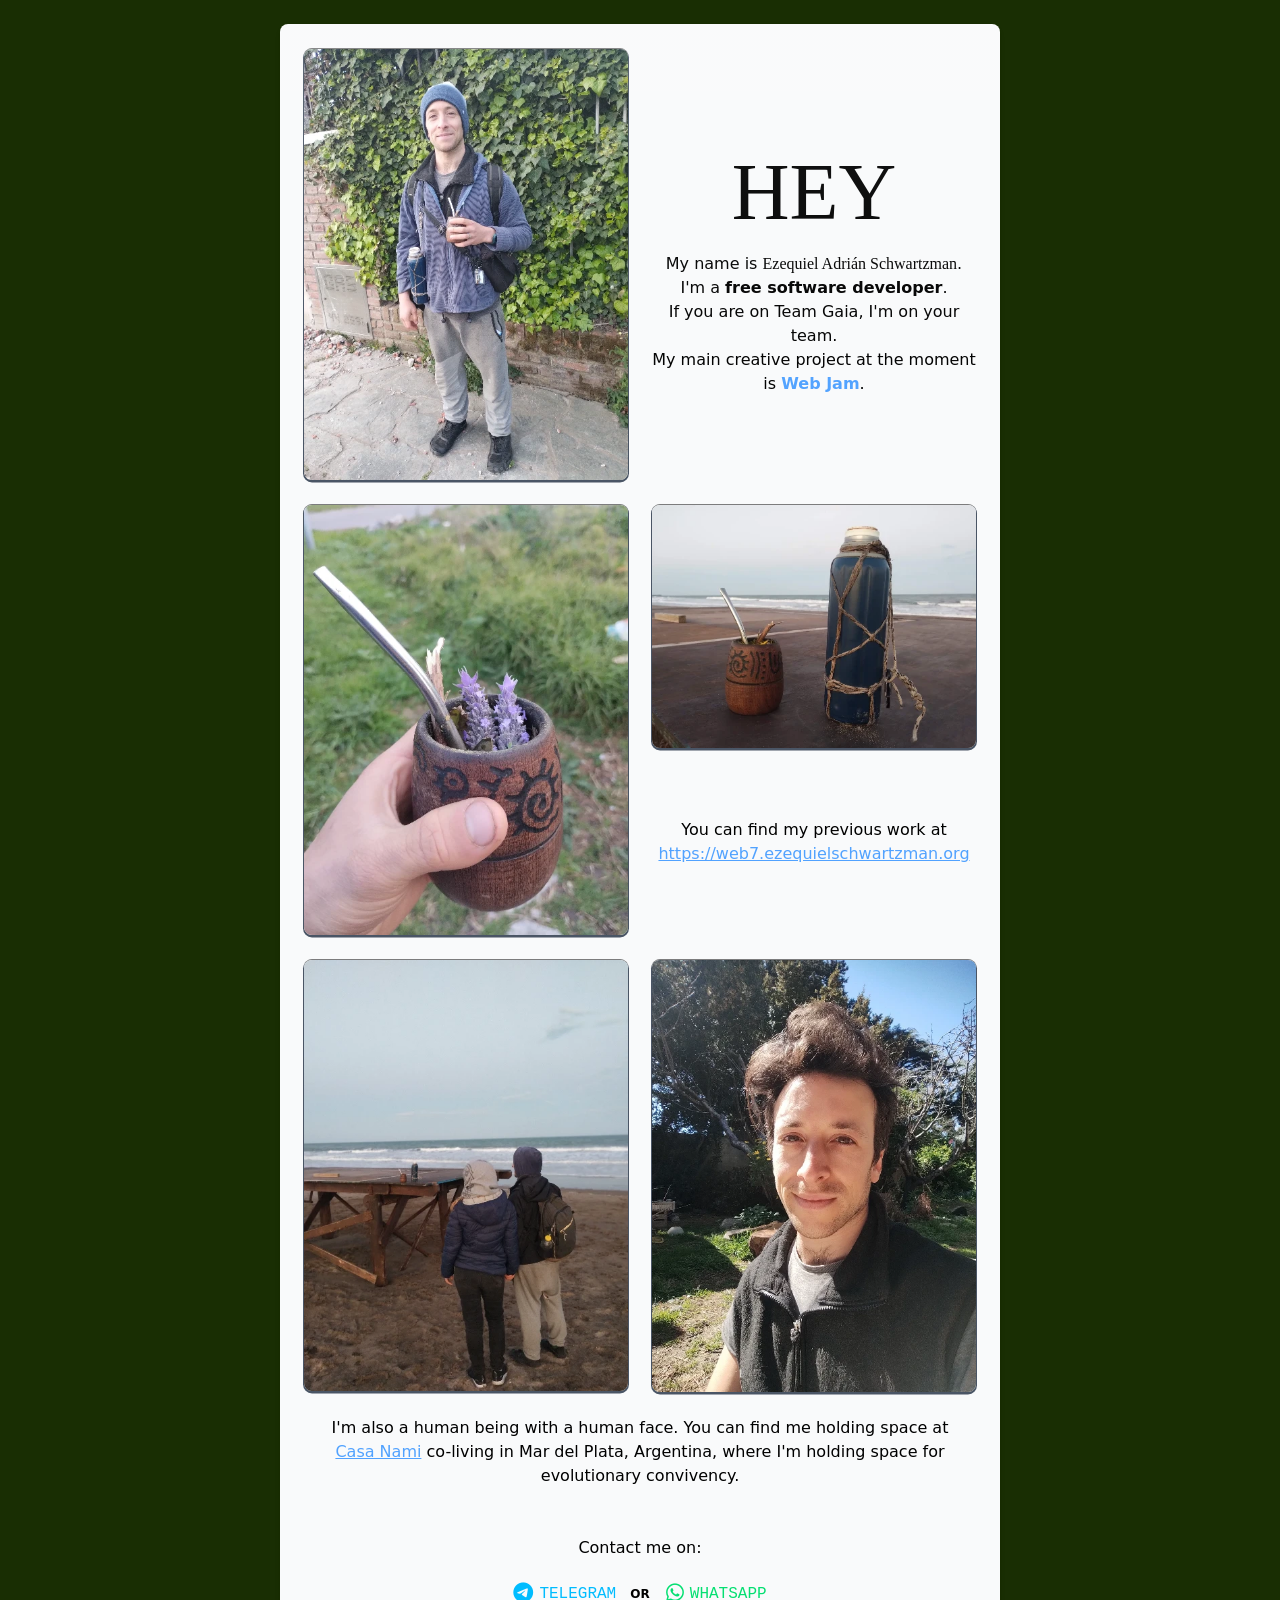
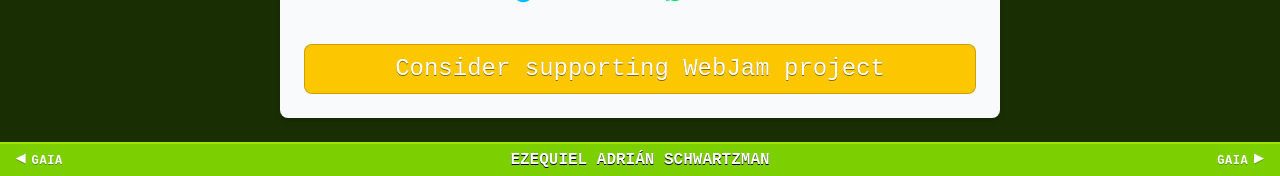
==== commit 37dd8040: "Updates" ====
--- a/index.html
+++ b/index.html
@@ -1,4 +1,15 @@
-<!DOCTYPE html><html h-full><head><link rel="stylesheet" href="icons.css"><link rel="stylesheet" href="style.css"><title>Ezequiel Adri&#xe1;n Schwartzman</title><meta name="webjam-source" content="https://github.com/zequez/ezequiel-webjam"><meta name="viewport" content="width=device-width, initial-scale=1"><link rel="icon" type="image/svg+xml" href="data:image/svg+xml,&lt;svg xmlns=&quot;http://www.w3.org/2000/svg&quot; viewBox=&quot;0 0 100 100&quot;&gt;&lt;text y=&quot;.9em&quot; font-size=&quot;90&quot;&gt;&#x1f31f;&lt;/text&gt;&lt;/svg&gt;"></head><body class="flex-col min-h-full bg-lime-950"><div class="flex w-full text-white b-b-2 b-lime-900 bg-lime-500 h8.5"><a class="
+<!DOCTYPE html><html h-full><head><link rel="stylesheet" href="icons.css"><link rel="stylesheet" href="style.css"><title>Ezequiel Adri&#xe1;n Schwartzman</title><meta name="webjam-source" content="https://github.com/zequez/ezequiel-webjam"><meta name="viewport" content="width=device-width, initial-scale=1"><link rel="icon" type="image/svg+xml" href="data:image/svg+xml,&lt;svg xmlns=&quot;http://www.w3.org/2000/svg&quot; viewBox=&quot;0 0 100 100&quot;&gt;&lt;text y=&quot;.9em&quot; font-size=&quot;90&quot;&gt;&#x1f31f;&lt;/text&gt;&lt;/svg&gt;"></head><body class="flex-col min-h-full bg-lime-950"><main class="max-w-screen-md mx-auto p6 w-full"><!--div[]--><!--  div[flex-cc text-white] Ezequiel Adrián Schwartzman--><div class="
+        flex-cc flex-col flex-grow relative gap-12 p3 w-full
+        bg-gray-50 rounded-lg shadow-md md:gap-6 md:p6
+      "><div class="
+          absolute left-0 top-0 z-100 h-100 pointer-events-none w-full
+          bg-linear-to-b from-white/10 rounded-lg
+        "></div><div class="grid gap-3 w-full cols-1 md:gap-6 sm:cols-2"><img class="w-full b-black/50 b-t-1 rounded-2 shadow-[0_1.5px_0_1px] shadow-gray-600" src="images/ezequiel-humano/sm.webp"><div class="flex-cc text-center"><div class="text-center"><div class="flex-cc w-full font-serif text-20 text-center uppercase">Hey</div>My name is <span class="font-serif">Ezequiel Adri&#xe1;n Schwartzman</span>.<div>I&apos;m a <strong>free software developer</strong>.</div><div>If you are on Team Gaia, I&apos;m on your team.</div><div>My main creative project at the moment is <a class="text-blue hover:underline font-bold" href="https://webjam.space" target="_blank">Web Jam</a>.</div></div></div></div><div class="grid gap-3 w-full cols-1 md:gap-6 sm:cols-2"> <img class="w-full b-black/50 b-t-1 rounded-2 shadow-[0_1.5px_0_1px] shadow-gray-600" src="images/ezequiel-mate/sm.webp"><div class="flex flex-col"><img class="w-full b-black/50 b-t-1 rounded-2 shadow-[0_1.5px_0_1px] shadow-gray-600" src="images/ezequiel-mate-termo/sm.webp"><div class="flex-cc flex-col flex-grow text-center pt12 sm:pt-0"><span>You can find my previous work at </span><a class="text-blue underline" href="https://web7.ezequielschwartzman.org">https://web7.ezequielschwartzman.org</a></div></div></div><div class="grid gap-3 cols-2 md:gap-6"><img class="w-full b-black/50 b-t-1 rounded-2 shadow-[0_1.5px_0_1px] shadow-gray-600" src="images/ezequiel-karina/sm.webp"><img class="w-full b-black/50 b-t-1 rounded-2 shadow-[0_1.5px_0_1px] shadow-gray-600" src="images/ezequiel-nami/sm.webp"></div><div class="grow px6 text-center">I&apos;m also a human being with a human face.
+You can find me holding space at <a class="text-blue underline" href="https://casanami.art">Casa Nami</a> co-living in Mar del Plata, Argentina, where I&apos;m holding space for evolutionary convivency.<div class="mt12"><span>Contact me on:</span><div class="text-4 uppercase"><a class="text-sky-400 hover:bg-sky-300 hover:text-white px1 py1 rounded-1  font-mono" href="https://t.me/ezequielschwartzman"><span class="mr1.5 text-2.5em icon-fab-telegram inline-block translate-y-2px"></span>Telegram</a><span class="mx1.5 mr3 text-3 mt1 font-bold"> or</span><a class="text-green-400 font-mono hover:bg-green-300 hover:text-white px1 py1 rounded-1" href="https://wa.me/5492235235568"><span class="mr1.5 text-2.5em icon-fab-whatsapp inline-block translate-y-2px"></span>Whatsapp</a></div></div></div><a class="
+          flex-cc px6 w-full font-mono text-6/12 text-center text-shadow-[0_1px_0_#0007]
+          text-white b b-1px-black/10 b-black/20 bg-yellow-400 rounded-2
+          hover:bg-yellow-300
+        " target="_blank" href="https://forms.gle/pkvnMysirAUopCzj6">Consider supporting WebJam project</a></div></main><div class="flex w-full text-white b-t-2 b-lime-400 bg-lime-500 h8.5"><a class="
     flex-cc gap-1.5 h-6 pt.3 px3 cursor-pointer
     font-mono font-semibold text-3 text-shadow-[0_1px_0_#0004] tracking-wider uppercase
     m1 rounded-1 transition-200
@@ -12,15 +23,4 @@
     font-mono font-semibold text-3 text-shadow-[0_1px_0_#0004] tracking-wider uppercase
     m1 rounded-1 transition-200
     hover:bg-white/30 hover:bg-gradient-to-br hover:from-white/10 hover:shadow-[0_1px_0] hover:shadow-white/40 hover:transition-0
-  " href="https://gaia.webjam.space"><span>Gaia</span><span class="mb.7">&#x25b6;</span></a></div><main class="max-w-screen-md mx-auto p6 w-full"><div class="
-        flex-cc flex-col flex-grow relative gap-12 p3 w-full
-        bg-gray-50 rounded-lg shadow-md md:gap-6 md:p6
-      "><div class="
-          absolute left-0 top-0 z-100 h-100 pointer-events-none w-full
-          bg-linear-to-b from-white/10 rounded-lg
-        "></div><div class="grid gap-3 w-full cols-1 md:gap-6 sm:cols-2"><img class="w-full b-black/50 b-t-1 rounded-2 shadow-[0_1.5px_0_1px] shadow-gray-600" src="images/ezequiel-humano/sm.webp"><div class="flex-cc text-center"><div class="text-center"><div class="flex-cc w-full font-serif text-20 text-center uppercase">Hey</div>My name is <span class="font-serif">Ezequiel Adri&#xe1;n Schwartzman</span>.<div>I&apos;m a <strong>free software developer</strong>.</div><div>If you are on Team Gaia, I&apos;m on your team.</div><div>My main creative project at the moment is <a class="text-blue hover:underline font-bold" href="https://webjam.space" target="_blank">Web Jam</a>.</div></div></div></div><div class="grid gap-3 w-full cols-1 md:gap-6 sm:cols-2"> <img class="w-full b-black/50 b-t-1 rounded-2 shadow-[0_1.5px_0_1px] shadow-gray-600" src="images/ezequiel-mate/sm.webp"><div class="flex flex-col"><img class="w-full b-black/50 b-t-1 rounded-2 shadow-[0_1.5px_0_1px] shadow-gray-600" src="images/ezequiel-mate-termo/sm.webp"><div class="flex-cc flex-col flex-grow text-center pt12 sm:pt-0"><span>You can find my previous work at </span><a class="text-blue underline" href="https://web7.ezequielschwartzman.org">https://web7.ezequielschwartzman.org</a></div></div></div><div class="grid gap-3 cols-2 md:gap-6"><img class="w-full b-black/50 b-t-1 rounded-2 shadow-[0_1.5px_0_1px] shadow-gray-600" src="images/ezequiel-karina/sm.webp"><img class="w-full b-black/50 b-t-1 rounded-2 shadow-[0_1.5px_0_1px] shadow-gray-600" src="images/ezequiel-nami/sm.webp"></div><div class="grow px6 text-center">I&apos;m also a human being with a human face.
-You can find me holding space at <a class="text-blue underline" href="https://casanami.art">Casa Nami</a> co-living in Mar del Plata, Argentina, where I&apos;m holding space for evolutionary convivency.<div class="mt12"><span>Contact me on:</span><div class="text-4 uppercase"><a class="text-sky-400 hover:bg-sky-300 hover:text-white px1 py1 rounded-1  font-mono" href="https://t.me/ezequielschwartzman"><span class="mr1.5 text-2.5em icon-fab-telegram inline-block translate-y-2px"></span>Telegram</a><span class="mx1.5 mr3 text-3 mt1 font-bold"> or</span><a class="text-green-400 font-mono hover:bg-green-300 hover:text-white px1 py1 rounded-1" href="https://wa.me/5492235235568"><span class="mr1.5 text-2.5em icon-fab-whatsapp inline-block translate-y-2px"></span>Whatsapp</a></div></div></div><a class="
-          flex-cc px6 w-full font-mono text-6/12 text-center text-shadow-[0_1px_0_#0007]
-          text-white b b-1px-black/10 b-black/20 bg-yellow-400 rounded-2
-          hover:bg-yellow-300
-        " target="_blank" href="https://forms.gle/pkvnMysirAUopCzj6">Consider supporting WebJam project</a></div></main></body></html>+  " href="https://gaia.webjam.space"><span>Gaia</span><span class="mb.7">&#x25b6;</span></a></div></body></html>
--- a/icons.css
+++ b/icons.css
@@ -1,7 +1,7 @@
 
 @font-face {
   font-family: "WebJamIcons";
-  src: url("data:font/otf,%4f%54%54%4f%00%0a%00%80%00%03%00%20%43%46%46%20%c5%4e%ff%a6%00%00%04%f8%00%00%02%62%4f%53%2f%32%47%7e%51%db%00%00%01%10%00%00%00%60%63%6d%61%70%00%0c%e0%34%00%00%04%ac%00%00%00%2c%68%65%61%64%2e%f2%9c%00%00%00%00%ac%00%00%00%36%68%68%65%61%02%5a%01%34%00%00%00%e4%00%00%00%24%68%6d%74%78%05%ca%00%00%00%00%07%5c%00%00%00%0c%6c%74%61%67%65%7e%00%04%00%00%07%68%00%00%00%12%6d%61%78%70%00%03%50%00%00%00%01%08%00%00%00%06%6e%61%6d%65%00%a4%f7%43%00%00%01%70%00%00%03%3c%70%6f%73%74%00%03%00%00%00%00%04%d8%00%00%00%20%00%01%00%00%00%01%00%00%26%32%38%9c%5f%0f%3c%f5%00%03%03%e8%00%00%00%00%e6%f1%ac%d0%00%00%00%00%e6%f1%ac%d0%00%00%ff%c8%01%f8%01%b8%00%00%00%03%00%02%00%00%00%00%00%00%00%01%00%00%02%58%ff%38%00%00%01%f8%00%00%00%00%00%00%00%01%00%00%00%00%00%00%00%00%00%00%00%00%00%00%00%03%00%00%50%00%00%03%00%00%00%03%01%dc%01%f4%00%05%00%00%02%8a%02%bb%00%00%00%8c%02%8a%02%bb%00%00%01%df%00%31%01%02%00%00%00%00%00%00%00%00%00%00%00%00%00%00%00%01%10%00%00%00%00%00%00%00%00%00%00%00%58%58%58%58%00%40%e0%00%e0%01%02%58%ff%38%00%00%01%b8%00%38%00%00%00%01%00%00%00%00%01%2c%01%b8%00%00%00%00%00%00%00%00%00%33%02%6a%00%00%00%04%00%00%00%00%00%02%00%3a%00%00%00%04%00%00%00%01%00%16%00%00%00%00%00%04%00%00%00%02%00%0e%00%16%00%00%00%04%00%00%00%03%00%2c%00%60%00%00%00%04%00%00%00%04%00%26%00%24%00%00%00%04%00%00%00%05%00%16%00%4a%00%00%00%04%00%00%00%06%00%24%00%00%00%00%00%04%00%00%00%07%00%02%00%3a%00%00%00%04%00%00%00%08%00%02%00%3a%00%00%00%04%00%00%00%09%00%02%00%3a%00%00%00%04%00%00%00%0a%00%02%00%3a%00%00%00%04%00%00%00%0b%00%02%00%3a%00%00%00%04%00%00%00%0c%00%02%00%3a%00%00%00%04%00%00%00%0d%00%02%00%3a%00%00%00%04%00%00%00%0e%00%02%00%3a%00%00%00%04%00%00%00%10%00%16%00%00%00%00%00%04%00%00%00%11%00%0e%00%16%00%01%00%00%00%00%00%00%00%01%00%3b%00%01%00%00%00%00%00%01%00%0b%00%8c%00%01%00%00%00%00%00%02%00%07%00%97%00%01%00%00%00%00%00%03%00%16%00%bc%00%01%00%00%00%00%00%04%00%13%00%9e%00%01%00%00%00%00%00%05%00%0b%00%b1%00%01%00%00%00%00%00%06%00%12%00%8c%00%01%00%00%00%00%00%07%00%01%00%3b%00%01%00%00%00%00%00%08%00%01%00%3b%00%01%00%00%00%00%00%09%00%01%00%3b%00%01%00%00%00%00%00%0a%00%01%00%3b%00%01%00%00%00%00%00%0b%00%01%00%3b%00%01%00%00%00%00%00%0c%00%01%00%3b%00%01%00%00%00%00%00%0d%00%01%00%3b%00%01%00%00%00%00%00%0e%00%01%00%3b%00%01%00%00%00%00%00%10%00%0b%00%8c%00%01%00%00%00%00%00%11%00%07%00%97%00%03%00%01%04%09%00%00%00%02%00%3a%00%03%00%01%04%09%00%01%00%16%00%00%00%03%00%01%04%09%00%02%00%0e%00%16%00%03%00%01%04%09%00%03%00%2c%00%60%00%03%00%01%04%09%00%04%00%26%00%24%00%03%00%01%04%09%00%05%00%16%00%4a%00%03%00%01%04%09%00%06%00%24%00%00%00%03%00%01%04%09%00%07%00%02%00%3a%00%03%00%01%04%09%00%08%00%02%00%3a%00%03%00%01%04%09%00%09%00%02%00%3a%00%03%00%01%04%09%00%0a%00%02%00%3a%00%03%00%01%04%09%00%0b%00%02%00%3a%00%03%00%01%04%09%00%0c%00%02%00%3a%00%03%00%01%04%09%00%0d%00%02%00%3a%00%03%00%01%04%09%00%0e%00%02%00%3a%00%03%00%01%04%09%00%10%00%16%00%00%00%03%00%01%04%09%00%11%00%0e%00%16%00%57%00%65%00%62%00%4a%00%61%00%6d%00%49%00%63%00%6f%00%6e%00%73%00%52%00%65%00%67%00%75%00%6c%00%61%00%72%00%57%00%65%00%62%00%4a%00%61%00%6d%00%49%00%63%00%6f%00%6e%00%73%00%20%00%52%00%65%00%67%00%75%00%6c%00%61%00%72%00%56%00%65%00%72%00%73%00%69%00%6f%00%6e%00%20%00%30%00%2e%00%31%00%20%00%3a%00%20%00%57%00%65%00%62%00%4a%00%61%00%6d%00%49%00%63%00%6f%00%6e%00%73%00%20%00%52%00%65%00%67%00%75%00%6c%00%61%00%72%57%65%62%4a%61%6d%49%63%6f%6e%73%52%65%67%75%6c%61%72%57%65%62%4a%61%6d%49%63%6f%6e%73%20%52%65%67%75%6c%61%72%56%65%72%73%69%6f%6e%20%30%2e%31%20%3a%20%57%65%62%4a%61%6d%49%63%6f%6e%73%20%52%65%67%75%6c%61%72%00%00%00%01%00%03%00%01%00%00%00%0c%00%04%00%20%00%00%00%04%00%04%00%01%00%00%e0%01%ff%ff%00%00%e0%00%ff%ff%20%01%00%01%00%00%00%00%00%03%00%00%00%00%00%00%00%00%00%00%00%00%00%00%00%00%00%00%00%00%00%00%00%00%00%00%00%00%00%00%01%00%04%01%00%01%01%01%13%57%65%62%4a%61%6d%49%63%6f%6e%73%52%65%67%75%6c%61%72%00%01%01%01%27%f8%1b%00%f8%1c%02%f8%1d%03%f8%1e%04%8b%53%f8%ec%f8%8c%05%1d%00%00%00%9a%0f%1d%00%00%00%9f%11%8b%1d%00%00%02%62%12%00%06%01%01%0c%1f%2a%31%3d%49%56%65%72%73%69%6f%6e%20%30%2e%31%57%65%62%4a%61%6d%49%63%6f%6e%73%20%52%65%67%75%6c%61%72%57%65%62%4a%61%6d%49%63%6f%6e%73%52%65%67%75%6c%61%72%66%61%62%2d%74%65%6c%65%67%72%61%6d%66%61%62%2d%77%68%61%74%73%61%70%70%00%00%00%01%8b%01%8c%00%03%02%00%01%00%04%00%bb%01%b9%f8%a6%0e%f8%8c%f7%94%f8%4c%15%fb%1d%8b%fb%03%fb%03%8b%fb%1d%08%8b%fb%1d%f7%03%fb%03%f7%1d%8b%08%f7%1d%8b%f7%03%f7%03%8b%f7%1d%08%8b%f7%1d%fb%03%f7%03%fb%1d%8b%08%f7%07%fb%3d%15%87%64%7b%2c%83%5f%08%87%78%85%85%84%8b%08%7d%89%80%96%7d%94%08%75%9a%7f%93%75%99%08%73%9c%9b%93%99%9a%08%8e%8f%cb%c4%8c%91%08%8b%8b%8b%8e%8a%8c%08%89%8c%89%8b%8a%8b%08%89%8a%68%74%47%5d%08%81%85%82%87%83%8c%08%82%8b%7a%90%7f%8f%08%7b%90%7f%8d%8c%94%08%8b%8f%92%90%96%90%08%d4%aa%bb%a0%a3%95%08%d0%a8%99%90%94%8b%08%8d%8b%90%8a%8e%89%08%8d%89%8c%89%8b%88%08%8c%88%8b%88%8b%87%08%0e%f8%54%f8%11%f7%f3%15%61%b5%53%a2%50%8b%08%fb%0e%8b%27%27%8b%fb%0e%08%8b%64%95%65%9f%69%08%6b%fb%07%05%f7%0a%aa%05%ab%79%b0%82%b0%8b%08%8b%8b%05%f7%0e%8b%f1%ee%8b%f7%0f%08%8b%c6%72%c3%61%b5%08%fb%31%fb%ea%15%6a%8b%6a%94%6f%9c%08%84%8f%05%45%79%05%9e%cf%05%87%92%05%78%a8%81%ad%8b%ae%08%8b%f1%de%dd%f1%8b%08%bc%8b%ba%78%ad%68%08%ae%68%a1%5d%8b%5a%08%8b%25%36%38%25%8b%08%f0%f7%1e%15%86%8e%6f%99%86%8c%08%86%8d%87%8c%88%86%08%87%85%80%7f%88%87%08%88%87%88%8b%85%8d%08%6b%9c%75%98%76%af%08%85%95%96%8b%96%a0%08%8d%8e%8a%8f%89%8d%08%8a%8e%80%a7%86%96%08%87%95%86%8a%88%8b%08%88%8b%87%8b%87%8b%08%88%8b%85%8a%85%85%08%86%86%7d%7d%8b%70%08%8b%70%9f%70%8e%88%08%8d%87%b0%53%c2%73%08%af%7c%98%89%9d%8e%08%96%8d%a1%96%8f%98%08%90%98%8b%97%8a%8d%08%89%8d%88%8d%85%8d%08%0e%00%00%02%12%00%00%01%f8%00%00%01%c0%00%00%00%00%00%01%00%00%00%00%00%00%00%01%00%10%00%02%65%6e%00%00") format("opentype");
+  src: url("data:font/otf,%4f%54%54%4f%00%0a%00%80%00%03%00%20%43%46%46%20%c5%4e%ff%a6%00%00%04%f8%00%00%02%62%4f%53%2f%32%47%7e%51%db%00%00%01%10%00%00%00%60%63%6d%61%70%00%0c%e0%34%00%00%04%ac%00%00%00%2c%68%65%61%64%2f%07%02%f8%00%00%00%ac%00%00%00%36%68%68%65%61%02%5a%01%34%00%00%00%e4%00%00%00%24%68%6d%74%78%05%ca%00%00%00%00%07%5c%00%00%00%0c%6c%74%61%67%65%7e%00%04%00%00%07%68%00%00%00%12%6d%61%78%70%00%03%50%00%00%00%01%08%00%00%00%06%6e%61%6d%65%00%a4%f7%43%00%00%01%70%00%00%03%3c%70%6f%73%74%00%03%00%00%00%00%04%d8%00%00%00%20%00%01%00%00%00%01%00%00%26%09%6a%ac%5f%0f%3c%f5%00%03%03%e8%00%00%00%00%e6%fb%e0%4c%00%00%00%00%e6%fb%e0%4c%00%00%ff%c8%01%f8%01%b8%00%00%00%03%00%02%00%00%00%00%00%00%00%01%00%00%02%58%ff%38%00%00%01%f8%00%00%00%00%00%00%00%01%00%00%00%00%00%00%00%00%00%00%00%00%00%00%00%03%00%00%50%00%00%03%00%00%00%03%01%dc%01%f4%00%05%00%00%02%8a%02%bb%00%00%00%8c%02%8a%02%bb%00%00%01%df%00%31%01%02%00%00%00%00%00%00%00%00%00%00%00%00%00%00%00%01%10%00%00%00%00%00%00%00%00%00%00%00%58%58%58%58%00%40%e0%00%e0%01%02%58%ff%38%00%00%01%b8%00%38%00%00%00%01%00%00%00%00%01%2c%01%b8%00%00%00%00%00%00%00%00%00%33%02%6a%00%00%00%04%00%00%00%00%00%02%00%3a%00%00%00%04%00%00%00%01%00%16%00%00%00%00%00%04%00%00%00%02%00%0e%00%16%00%00%00%04%00%00%00%03%00%2c%00%60%00%00%00%04%00%00%00%04%00%26%00%24%00%00%00%04%00%00%00%05%00%16%00%4a%00%00%00%04%00%00%00%06%00%24%00%00%00%00%00%04%00%00%00%07%00%02%00%3a%00%00%00%04%00%00%00%08%00%02%00%3a%00%00%00%04%00%00%00%09%00%02%00%3a%00%00%00%04%00%00%00%0a%00%02%00%3a%00%00%00%04%00%00%00%0b%00%02%00%3a%00%00%00%04%00%00%00%0c%00%02%00%3a%00%00%00%04%00%00%00%0d%00%02%00%3a%00%00%00%04%00%00%00%0e%00%02%00%3a%00%00%00%04%00%00%00%10%00%16%00%00%00%00%00%04%00%00%00%11%00%0e%00%16%00%01%00%00%00%00%00%00%00%01%00%3b%00%01%00%00%00%00%00%01%00%0b%00%8c%00%01%00%00%00%00%00%02%00%07%00%97%00%01%00%00%00%00%00%03%00%16%00%bc%00%01%00%00%00%00%00%04%00%13%00%9e%00%01%00%00%00%00%00%05%00%0b%00%b1%00%01%00%00%00%00%00%06%00%12%00%8c%00%01%00%00%00%00%00%07%00%01%00%3b%00%01%00%00%00%00%00%08%00%01%00%3b%00%01%00%00%00%00%00%09%00%01%00%3b%00%01%00%00%00%00%00%0a%00%01%00%3b%00%01%00%00%00%00%00%0b%00%01%00%3b%00%01%00%00%00%00%00%0c%00%01%00%3b%00%01%00%00%00%00%00%0d%00%01%00%3b%00%01%00%00%00%00%00%0e%00%01%00%3b%00%01%00%00%00%00%00%10%00%0b%00%8c%00%01%00%00%00%00%00%11%00%07%00%97%00%03%00%01%04%09%00%00%00%02%00%3a%00%03%00%01%04%09%00%01%00%16%00%00%00%03%00%01%04%09%00%02%00%0e%00%16%00%03%00%01%04%09%00%03%00%2c%00%60%00%03%00%01%04%09%00%04%00%26%00%24%00%03%00%01%04%09%00%05%00%16%00%4a%00%03%00%01%04%09%00%06%00%24%00%00%00%03%00%01%04%09%00%07%00%02%00%3a%00%03%00%01%04%09%00%08%00%02%00%3a%00%03%00%01%04%09%00%09%00%02%00%3a%00%03%00%01%04%09%00%0a%00%02%00%3a%00%03%00%01%04%09%00%0b%00%02%00%3a%00%03%00%01%04%09%00%0c%00%02%00%3a%00%03%00%01%04%09%00%0d%00%02%00%3a%00%03%00%01%04%09%00%0e%00%02%00%3a%00%03%00%01%04%09%00%10%00%16%00%00%00%03%00%01%04%09%00%11%00%0e%00%16%00%57%00%65%00%62%00%4a%00%61%00%6d%00%49%00%63%00%6f%00%6e%00%73%00%52%00%65%00%67%00%75%00%6c%00%61%00%72%00%57%00%65%00%62%00%4a%00%61%00%6d%00%49%00%63%00%6f%00%6e%00%73%00%20%00%52%00%65%00%67%00%75%00%6c%00%61%00%72%00%56%00%65%00%72%00%73%00%69%00%6f%00%6e%00%20%00%30%00%2e%00%31%00%20%00%3a%00%20%00%57%00%65%00%62%00%4a%00%61%00%6d%00%49%00%63%00%6f%00%6e%00%73%00%20%00%52%00%65%00%67%00%75%00%6c%00%61%00%72%57%65%62%4a%61%6d%49%63%6f%6e%73%52%65%67%75%6c%61%72%57%65%62%4a%61%6d%49%63%6f%6e%73%20%52%65%67%75%6c%61%72%56%65%72%73%69%6f%6e%20%30%2e%31%20%3a%20%57%65%62%4a%61%6d%49%63%6f%6e%73%20%52%65%67%75%6c%61%72%00%00%00%01%00%03%00%01%00%00%00%0c%00%04%00%20%00%00%00%04%00%04%00%01%00%00%e0%01%ff%ff%00%00%e0%00%ff%ff%20%01%00%01%00%00%00%00%00%03%00%00%00%00%00%00%00%00%00%00%00%00%00%00%00%00%00%00%00%00%00%00%00%00%00%00%00%00%00%00%01%00%04%01%00%01%01%01%13%57%65%62%4a%61%6d%49%63%6f%6e%73%52%65%67%75%6c%61%72%00%01%01%01%27%f8%1b%00%f8%1c%02%f8%1d%03%f8%1e%04%8b%53%f8%ec%f8%8c%05%1d%00%00%00%9a%0f%1d%00%00%00%9f%11%8b%1d%00%00%02%62%12%00%06%01%01%0c%1f%2a%31%3d%49%56%65%72%73%69%6f%6e%20%30%2e%31%57%65%62%4a%61%6d%49%63%6f%6e%73%20%52%65%67%75%6c%61%72%57%65%62%4a%61%6d%49%63%6f%6e%73%52%65%67%75%6c%61%72%66%61%62%2d%74%65%6c%65%67%72%61%6d%66%61%62%2d%77%68%61%74%73%61%70%70%00%00%00%01%8b%01%8c%00%03%02%00%01%00%04%00%bb%01%b9%f8%a6%0e%f8%8c%f7%94%f8%4c%15%fb%1d%8b%fb%03%fb%03%8b%fb%1d%08%8b%fb%1d%f7%03%fb%03%f7%1d%8b%08%f7%1d%8b%f7%03%f7%03%8b%f7%1d%08%8b%f7%1d%fb%03%f7%03%fb%1d%8b%08%f7%07%fb%3d%15%87%64%7b%2c%83%5f%08%87%78%85%85%84%8b%08%7d%89%80%96%7d%94%08%75%9a%7f%93%75%99%08%73%9c%9b%93%99%9a%08%8e%8f%cb%c4%8c%91%08%8b%8b%8b%8e%8a%8c%08%89%8c%89%8b%8a%8b%08%89%8a%68%74%47%5d%08%81%85%82%87%83%8c%08%82%8b%7a%90%7f%8f%08%7b%90%7f%8d%8c%94%08%8b%8f%92%90%96%90%08%d4%aa%bb%a0%a3%95%08%d0%a8%99%90%94%8b%08%8d%8b%90%8a%8e%89%08%8d%89%8c%89%8b%88%08%8c%88%8b%88%8b%87%08%0e%f8%54%f8%11%f7%f3%15%61%b5%53%a2%50%8b%08%fb%0e%8b%27%27%8b%fb%0e%08%8b%64%95%65%9f%69%08%6b%fb%07%05%f7%0a%aa%05%ab%79%b0%82%b0%8b%08%8b%8b%05%f7%0e%8b%f1%ee%8b%f7%0f%08%8b%c6%72%c3%61%b5%08%fb%31%fb%ea%15%6a%8b%6a%94%6f%9c%08%84%8f%05%45%79%05%9e%cf%05%87%92%05%78%a8%81%ad%8b%ae%08%8b%f1%de%dd%f1%8b%08%bc%8b%ba%78%ad%68%08%ae%68%a1%5d%8b%5a%08%8b%25%36%38%25%8b%08%f0%f7%1e%15%86%8e%6f%99%86%8c%08%86%8d%87%8c%88%86%08%87%85%80%7f%88%87%08%88%87%88%8b%85%8d%08%6b%9c%75%98%76%af%08%85%95%96%8b%96%a0%08%8d%8e%8a%8f%89%8d%08%8a%8e%80%a7%86%96%08%87%95%86%8a%88%8b%08%88%8b%87%8b%87%8b%08%88%8b%85%8a%85%85%08%86%86%7d%7d%8b%70%08%8b%70%9f%70%8e%88%08%8d%87%b0%53%c2%73%08%af%7c%98%89%9d%8e%08%96%8d%a1%96%8f%98%08%90%98%8b%97%8a%8d%08%89%8d%88%8d%85%8d%08%0e%00%00%02%12%00%00%01%f8%00%00%01%c0%00%00%00%00%00%01%00%00%00%00%00%00%00%01%00%10%00%02%65%6e%00%00") format("opentype");
   font-weight: normal;
   font-style: normal;
   font-display: block;
--- a/style.css
+++ b/style.css
@@ -30,7 +30,7 @@
 @property --un-gradient-via-position{syntax:"<length-percentage>";inherits:false;initial-value:50%;}
 @property --un-gradient-via-stops{syntax:"*";inherits:false;}
 /* layer: theme */
-:root, :host { --spacing: 0.25rem; --font-mono: ui-monospace,SFMono-Regular,Menlo,Monaco,Consolas,"Liberation Mono","Courier New",monospace; --fontWeight-semibold: 600; --tracking-wider: 0.05em; --default-transition-timingFunction: cubic-bezier(0.4, 0, 0.2, 1); --default-transition-duration: 150ms; --radius-lg: 0.5rem; --colors-gray-600: oklch(44.6% 0.03 256.802); --font-serif: ui-serif,Georgia,Cambria,"Times New Roman",Times,serif; --fontWeight-bold: 700; --colors-lime-950: oklch(27.4% 0.072 132.109); --colors-white: #fff; --colors-lime-900: oklch(40.5% 0.101 131.063); --colors-lime-500: oklch(76.8% 0.233 130.85); --colors-gray-50: oklch(98.5% 0.002 247.839); --colors-black: #000; --colors-blue-DEFAULT: oklch(70.7% 0.165 254.624); --colors-sky-400: oklch(74.6% 0.16 232.661); --colors-green-400: oklch(79.2% 0.209 151.711); --colors-yellow-400: oklch(85.2% 0.199 91.936); --colors-sky-300: oklch(82.8% 0.111 230.318); --colors-green-300: oklch(87.1% 0.15 154.449); --colors-yellow-300: oklch(90.5% 0.182 98.111); --font-sans: ui-sans-serif,system-ui,-apple-system,BlinkMacSystemFont,"Segoe UI",Roboto,"Helvetica Neue",Arial,"Noto Sans",sans-serif,"Apple Color Emoji","Segoe UI Emoji","Segoe UI Symbol","Noto Color Emoji"; --default-font-family: var(--font-sans); --default-monoFont-family: var(--font-mono); }
+:root, :host { --spacing: 0.25rem; --radius-lg: 0.5rem; --colors-gray-600: oklch(44.6% 0.03 256.802); --font-serif: ui-serif,Georgia,Cambria,"Times New Roman",Times,serif; --fontWeight-bold: 700; --font-mono: ui-monospace,SFMono-Regular,Menlo,Monaco,Consolas,"Liberation Mono","Courier New",monospace; --fontWeight-semibold: 600; --tracking-wider: 0.05em; --default-transition-timingFunction: cubic-bezier(0.4, 0, 0.2, 1); --default-transition-duration: 150ms; --colors-lime-950: oklch(27.4% 0.072 132.109); --colors-gray-50: oklch(98.5% 0.002 247.839); --colors-white: #fff; --colors-black: #000; --colors-blue-DEFAULT: oklch(70.7% 0.165 254.624); --colors-sky-400: oklch(74.6% 0.16 232.661); --colors-green-400: oklch(79.2% 0.209 151.711); --colors-yellow-400: oklch(85.2% 0.199 91.936); --colors-lime-400: oklch(84.1% 0.238 128.85); --colors-lime-500: oklch(76.8% 0.233 130.85); --colors-sky-300: oklch(82.8% 0.111 230.318); --colors-green-300: oklch(87.1% 0.15 154.449); --colors-yellow-300: oklch(90.5% 0.182 98.111); --font-sans: ui-sans-serif,system-ui,-apple-system,BlinkMacSystemFont,"Segoe UI",Roboto,"Helvetica Neue",Arial,"Noto Sans",sans-serif,"Apple Color Emoji","Segoe UI Emoji","Segoe UI Symbol","Noto Color Emoji"; --default-font-family: var(--font-sans); --default-monoFont-family: var(--font-mono); }
 /* layer: base */
  *, ::after, ::before, ::backdrop, ::file-selector-button { box-sizing: border-box;  margin: 0;  padding: 0;  border: 0 solid;  }  html, :host { line-height: 1.5;  -webkit-text-size-adjust: 100%;  tab-size: 4;  font-family: var( --default-font-family, -apple-system, BlinkMacSystemFont, 'Segoe UI', Roboto, 'Helvetica Neue', 'Noto Sans', Arial, sans-serif, 'Apple Color Emoji', 'Segoe UI Emoji', 'Segoe UI Symbol', 'Noto Color Emoji' );  font-feature-settings: var(--default-font-featureSettings, normal);  font-variation-settings: var(--default-font-variationSettings, normal);  -webkit-tap-highlight-color: transparent;  }  hr { height: 0;  color: inherit;  border-top-width: 1px;  }  abbr:where([title]) { -webkit-text-decoration: underline dotted; text-decoration: underline dotted; }  h1, h2, h3, h4, h5, h6 { font-size: inherit; font-weight: inherit; }  a { color: inherit; -webkit-text-decoration: inherit; text-decoration: inherit; }  b, strong { font-weight: bolder; }  code, kbd, samp, pre { font-family: var( --default-monoFont-family, ui-monospace, SFMono-Regular, Menlo, Monaco, Consolas, 'Liberation Mono', 'Courier New', monospace );  font-feature-settings: var(--default-monoFont-featureSettings, normal);  font-variation-settings: var(--default-monoFont-variationSettings, normal);  font-size: 1em;  }  small { font-size: 80%; }  sub, sup { font-size: 75%; line-height: 0; position: relative; vertical-align: baseline; } sub { bottom: -0.25em; } sup { top: -0.5em; }  table { text-indent: 0;  border-color: inherit;  border-collapse: collapse;  }  :-moz-focusring:where(:not(iframe)) { outline: auto; }  progress { vertical-align: baseline; }  summary { display: list-item; }  ol, ul, menu { list-style: none; }  img, svg, video, canvas, audio, iframe, embed, object { display: block;  vertical-align: middle;  }  img, video { max-width: 100%; height: auto; }  button, input, select, optgroup, textarea, ::file-selector-button { font: inherit;  font-feature-settings: inherit;  font-variation-settings: inherit;  letter-spacing: inherit;  color: inherit;  border-radius: 0;  background-color: transparent;  opacity: 1;  }  :where(select:is([multiple], [size])) optgroup { font-weight: bolder; }  :where(select:is([multiple], [size])) optgroup option { padding-inline-start: 20px; }  ::file-selector-button { margin-inline-end: 4px; }  ::placeholder { opacity: 1; }  @supports (not (-webkit-appearance: -apple-pay-button))  or (contain-intrinsic-size: 1px)  { ::placeholder { color: color-mix(in oklab, currentcolor 50%, transparent); } }  textarea { resize: vertical; }  ::-webkit-search-decoration { -webkit-appearance: none; }  ::-webkit-date-and-time-value { min-height: 1lh;  text-align: inherit;  }  ::-webkit-datetime-edit { display: inline-flex; }  ::-webkit-datetime-edit-fields-wrapper { padding: 0; } ::-webkit-datetime-edit, ::-webkit-datetime-edit-year-field, ::-webkit-datetime-edit-month-field, ::-webkit-datetime-edit-day-field, ::-webkit-datetime-edit-hour-field, ::-webkit-datetime-edit-minute-field, ::-webkit-datetime-edit-second-field, ::-webkit-datetime-edit-millisecond-field, ::-webkit-datetime-edit-meridiem-field { padding-block: 0; }  ::-webkit-calendar-picker-indicator { line-height: 1; }  :-moz-ui-invalid { box-shadow: none; }  button, input:where([type='button'], [type='reset'], [type='submit']), ::file-selector-button { appearance: button; }  ::-webkit-inner-spin-button, ::-webkit-outer-spin-button { height: auto; }  [hidden]:where(:not([hidden~='until-found'])) { display: none !important; }
 /* layer: default */
@@ -42,7 +42,8 @@
 .text-blue{color:color-mix(in srgb, var(--colors-blue-DEFAULT) var(--un-text-opacity), transparent);}
 .text-green-400{color:color-mix(in srgb, var(--colors-green-400) var(--un-text-opacity), transparent);}
 .text-sky-400{color:color-mix(in srgb, var(--colors-sky-400) var(--un-text-opacity), transparent);}
-.text-white{color:color-mix(in srgb, var(--colors-white) var(--un-text-opacity), transparent);}
+.text-white,
+[text-white=""]{color:color-mix(in srgb, var(--colors-white) var(--un-text-opacity), transparent);}
 .hover\:text-white:hover{color:color-mix(in srgb, var(--colors-white) var(--un-text-opacity), transparent);}
 .tracking-wider{--un-tracking:var(--tracking-wider);letter-spacing:var(--tracking-wider);}
 .font-bold{--un-font-weight:var(--fontWeight-bold);font-weight:var(--fontWeight-bold);}
@@ -74,9 +75,9 @@
 .b{border-width:1px;}
 .b-black\/20{border-color:color-mix(in srgb, var(--colors-black) 20%, transparent);}
 .b-black\/50{border-color:color-mix(in srgb, var(--colors-black) 50%, transparent);}
-.b-lime-900{border-color:color-mix(in srgb, var(--colors-lime-900) var(--un-border-opacity), transparent);}
-.b-b-2{border-bottom-width:2px;}
+.b-lime-400{border-color:color-mix(in srgb, var(--colors-lime-400) var(--un-border-opacity), transparent);}
 .b-t-1{border-top-width:1px;}
+.b-t-2{border-top-width:2px;}
 .rounded-1{border-radius:0.25rem;}
 .rounded-2{border-radius:0.5rem;}
 .rounded-lg{border-radius:var(--radius-lg);}
@@ -128,16 +129,18 @@
 .hover\:from-white\/10:hover{--un-from-opacity:10%;--un-gradient-from:color-mix(in oklab, var(--colors-white) var(--un-from-opacity), transparent);--un-gradient-stops:var(--un-gradient-via-stops, var(--un-gradient-position), var(--un-gradient-from) var(--un-gradient-from-position), var(--un-gradient-to) var(--un-gradient-to-position));}
 .bg-linear-to-b{--un-gradient-position:to bottom in oklab;background-image:linear-gradient(var(--un-gradient-stops));}
 .hover\:bg-gradient-to-br:hover{--un-gradient-position:to bottom right in oklab;background-image:linear-gradient(var(--un-gradient-stops));}
-.flex-cc{display:flex;align-items:center;justify-content:center;}
+.flex-cc,
+[flex-cc=""]{display:flex;align-items:center;justify-content:center;}
 @supports (color: color-mix(in lab, red, red)){
 .text-blue{color:color-mix(in oklab, var(--colors-blue-DEFAULT) var(--un-text-opacity), transparent);}
 .text-green-400{color:color-mix(in oklab, var(--colors-green-400) var(--un-text-opacity), transparent);}
 .text-sky-400{color:color-mix(in oklab, var(--colors-sky-400) var(--un-text-opacity), transparent);}
 .text-white{color:color-mix(in oklab, var(--colors-white) var(--un-text-opacity), transparent);}
+[text-white=""]{color:color-mix(in oklab, var(--colors-white) var(--un-text-opacity), transparent);}
 .hover\:text-white:hover{color:color-mix(in oklab, var(--colors-white) var(--un-text-opacity), transparent);}
 .b-black\/20{border-color:color-mix(in oklab, var(--colors-black) 20%, transparent);}
 .b-black\/50{border-color:color-mix(in oklab, var(--colors-black) 50%, transparent);}
-.b-lime-900{border-color:color-mix(in oklab, var(--colors-lime-900) var(--un-border-opacity), transparent);}
+.b-lime-400{border-color:color-mix(in oklab, var(--colors-lime-400) var(--un-border-opacity), transparent);}
 .bg-gray-50{background-color:color-mix(in oklab, var(--colors-gray-50) var(--un-bg-opacity), transparent);}
 .bg-lime-500{background-color:color-mix(in oklab, var(--colors-lime-500) var(--un-bg-opacity), transparent);}
 .bg-lime-950{background-color:color-mix(in oklab, var(--colors-lime-950) var(--un-bg-opacity), transparent);}
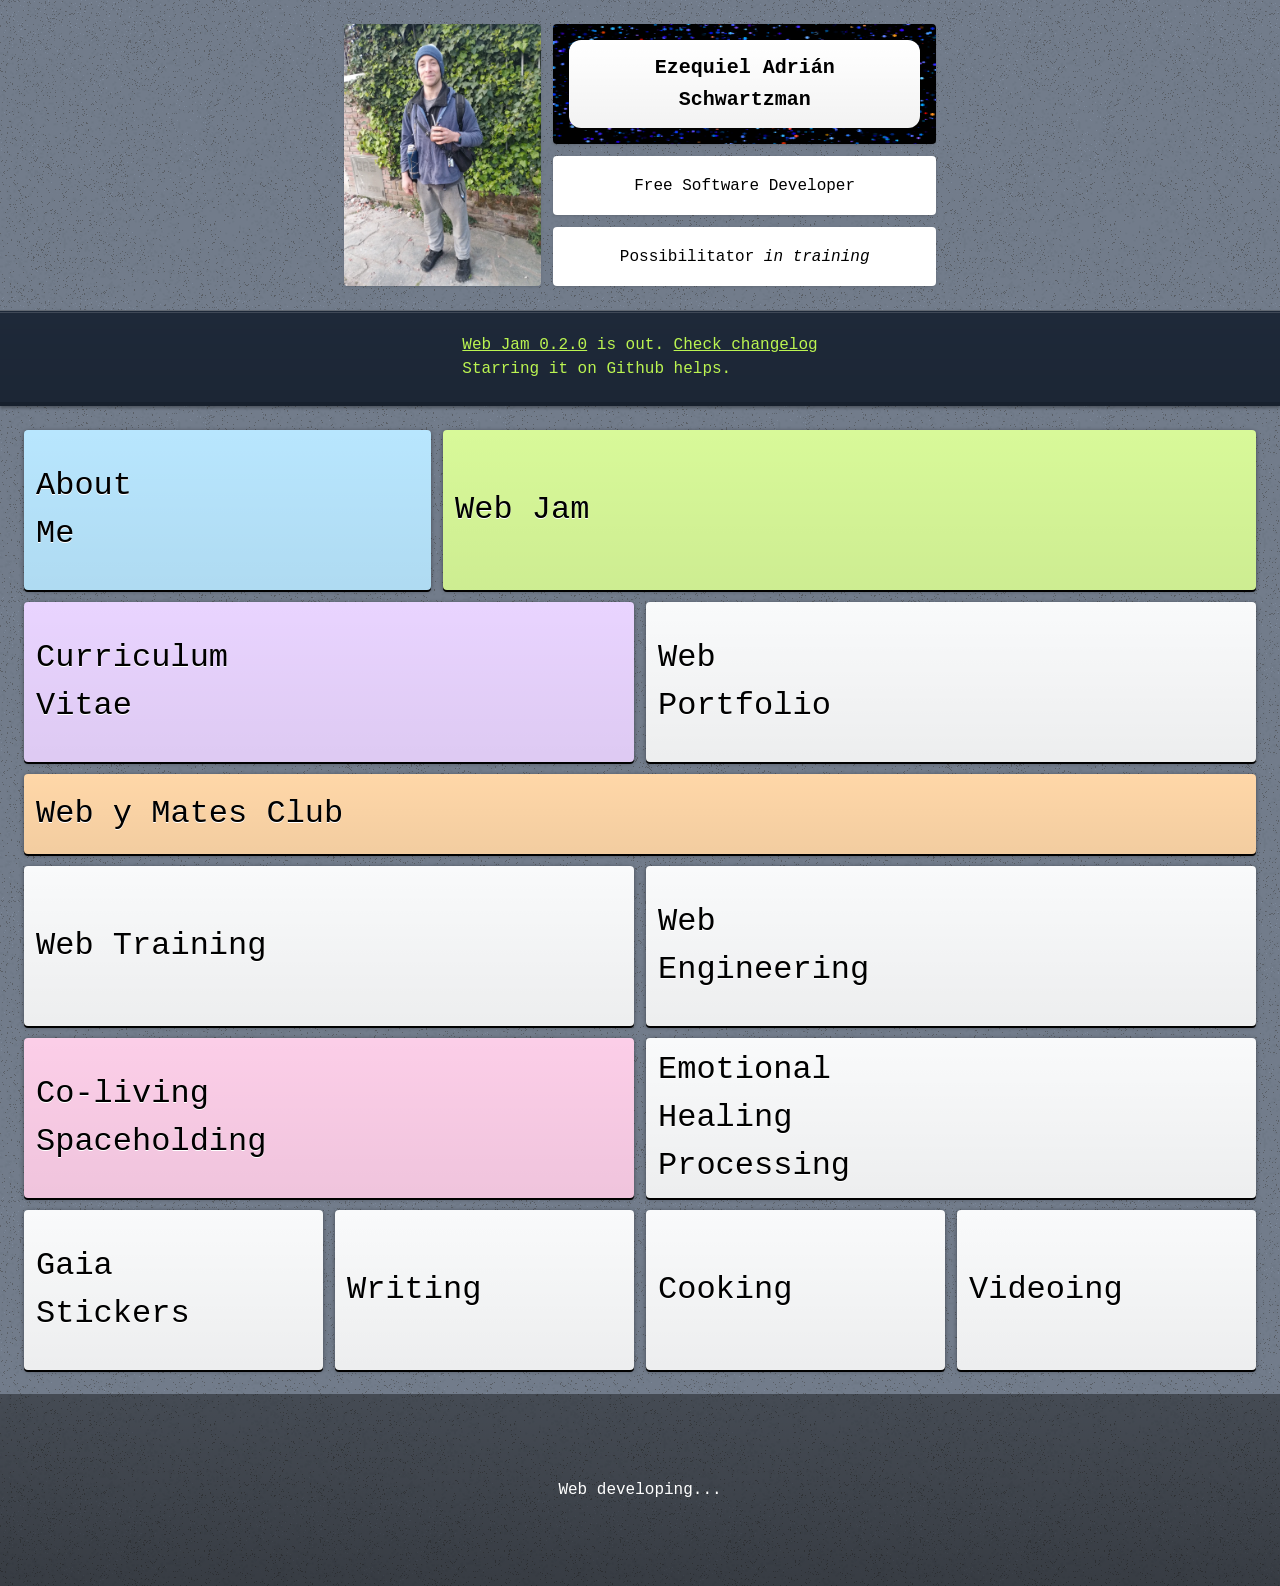
==== commit 1eb7c27e: "Updates" ====
--- a/index.html
+++ b/index.html
@@ -1,26 +1,145 @@
-<!DOCTYPE html><html h-full><head><link rel="stylesheet" href="icons.css"><link rel="stylesheet" href="style.css"><title>Ezequiel Adri&#xe1;n Schwartzman</title><meta name="webjam-source" content="https://github.com/zequez/ezequiel-webjam"><meta name="viewport" content="width=device-width, initial-scale=1"><link rel="icon" type="image/svg+xml" href="data:image/svg+xml,&lt;svg xmlns=&quot;http://www.w3.org/2000/svg&quot; viewBox=&quot;0 0 100 100&quot;&gt;&lt;text y=&quot;.9em&quot; font-size=&quot;90&quot;&gt;&#x1f31f;&lt;/text&gt;&lt;/svg&gt;"></head><body class="flex-col min-h-full bg-lime-950"><main class="max-w-screen-md mx-auto p6 w-full"><!--div[]--><!--  div[flex-cc text-white] Ezequiel Adrián Schwartzman--><div class="
-        flex-cc flex-col flex-grow relative gap-12 p3 w-full
-        bg-gray-50 rounded-lg shadow-md md:gap-6 md:p6
-      "><div class="
-          absolute left-0 top-0 z-100 h-100 pointer-events-none w-full
-          bg-linear-to-b from-white/10 rounded-lg
-        "></div><div class="grid gap-3 w-full cols-1 md:gap-6 sm:cols-2"><img class="w-full b-black/50 b-t-1 rounded-2 shadow-[0_1.5px_0_1px] shadow-gray-600" src="images/ezequiel-humano/sm.webp"><div class="flex-cc text-center"><div class="text-center"><div class="flex-cc w-full font-serif text-20 text-center uppercase">Hey</div>My name is <span class="font-serif">Ezequiel Adri&#xe1;n Schwartzman</span>.<div>I&apos;m a <strong>free software developer</strong>.</div><div>If you are on Team Gaia, I&apos;m on your team.</div><div>My main creative project at the moment is <a class="text-blue hover:underline font-bold" href="https://webjam.space" target="_blank">Web Jam</a>.</div></div></div></div><div class="grid gap-3 w-full cols-1 md:gap-6 sm:cols-2"> <img class="w-full b-black/50 b-t-1 rounded-2 shadow-[0_1.5px_0_1px] shadow-gray-600" src="images/ezequiel-mate/sm.webp"><div class="flex flex-col"><img class="w-full b-black/50 b-t-1 rounded-2 shadow-[0_1.5px_0_1px] shadow-gray-600" src="images/ezequiel-mate-termo/sm.webp"><div class="flex-cc flex-col flex-grow text-center pt12 sm:pt-0"><span>You can find my previous work at </span><a class="text-blue underline" href="https://web7.ezequielschwartzman.org">https://web7.ezequielschwartzman.org</a></div></div></div><div class="grid gap-3 cols-2 md:gap-6"><img class="w-full b-black/50 b-t-1 rounded-2 shadow-[0_1.5px_0_1px] shadow-gray-600" src="images/ezequiel-karina/sm.webp"><img class="w-full b-black/50 b-t-1 rounded-2 shadow-[0_1.5px_0_1px] shadow-gray-600" src="images/ezequiel-nami/sm.webp"></div><div class="grow px6 text-center">I&apos;m also a human being with a human face.
-You can find me holding space at <a class="text-blue underline" href="https://casanami.art">Casa Nami</a> co-living in Mar del Plata, Argentina, where I&apos;m holding space for evolutionary convivency.<div class="mt12"><span>Contact me on:</span><div class="text-4 uppercase"><a class="text-sky-400 hover:bg-sky-300 hover:text-white px1 py1 rounded-1  font-mono" href="https://t.me/ezequielschwartzman"><span class="mr1.5 text-2.5em icon-fab-telegram inline-block translate-y-2px"></span>Telegram</a><span class="mx1.5 mr3 text-3 mt1 font-bold"> or</span><a class="text-green-400 font-mono hover:bg-green-300 hover:text-white px1 py1 rounded-1" href="https://wa.me/5492235235568"><span class="mr1.5 text-2.5em icon-fab-whatsapp inline-block translate-y-2px"></span>Whatsapp</a></div></div></div><a class="
-          flex-cc px6 w-full font-mono text-6/12 text-center text-shadow-[0_1px_0_#0007]
-          text-white b b-1px-black/10 b-black/20 bg-yellow-400 rounded-2
-          hover:bg-yellow-300
-        " target="_blank" href="https://forms.gle/pkvnMysirAUopCzj6">Consider supporting WebJam project</a></div></main><div class="flex w-full text-white b-t-2 b-lime-400 bg-lime-500 h8.5"><a class="
-    flex-cc gap-1.5 h-6 pt.3 px3 cursor-pointer
-    font-mono font-semibold text-3 text-shadow-[0_1px_0_#0004] tracking-wider uppercase
-    m1 rounded-1 transition-200
-    hover:bg-white/30 hover:bg-gradient-to-br hover:from-white/10 hover:shadow-[0_1px_0] hover:shadow-white/40 hover:transition-0
-  " href="https://gaia.webjam.space"><span class="mb.7">&#x25c0;</span><span>Gaia</span></a><a class="
-      flex-cc flex-grow
-      font-mono font-semibold text-3 text-center text-shadow-[0_1px_0_#000] uppercase
-      md:text-4
-    " href="https://ezequielschwartzman.org">Ezequiel Adri&#xe1;n Schwartzman</a><a class="
-    flex-cc gap-1.5 h-6 pt.3 px3 cursor-pointer
-    font-mono font-semibold text-3 text-shadow-[0_1px_0_#0004] tracking-wider uppercase
-    m1 rounded-1 transition-200
-    hover:bg-white/30 hover:bg-gradient-to-br hover:from-white/10 hover:shadow-[0_1px_0] hover:shadow-white/40 hover:transition-0
-  " href="https://gaia.webjam.space"><span>Gaia</span><span class="mb.7">&#x25b6;</span></a></div></body></html>+<!DOCTYPE html><html h-full name="index"><head><link rel="stylesheet" href="style.css"><link href="style.css" rel="stylesheet"><title>Ezequiel Adri&#xe1;n Schwartzman</title><meta content="https://github.com/zequez/ezequiel-webjam" name="webjam-source"><meta content="width=device-width, initial-scale=1" name="viewport"><link rel="icon" type="image/svg+xml" href="data:image/svg+xml,&lt;svg xmlns=&quot;http://www.w3.org/2000/svg&quot; viewBox=&quot;0 0 100 100&quot;&gt;&lt;text y=&quot;.9em&quot; font-size=&quot;90&quot;&gt;&#x1f31f;&lt;/text&gt;&lt;/svg&gt;"><style>@keyframes fade-in {
+  0% { opacity: 0; }
+  20% {opacity: 0;}
+  100% { opacity: 1; }
+}</style></head><body class="flex flex-col min-h-full bg-[url(./images/old-moon-invert/md.webp)] bg-slate-400"><div class="flex flex-col gap-1 max-w-screen-sm mx-auto p1 sm:p6"><div class="flex gap-1 sm:gap-3"><div class="shrink-0 w-1/2 bg-white/0 shadow-sm sm:w-1/3"><img class="h-full rounded-1" src="./images/ezequiel-humano/md.webp"></div><div class="flex flex-col grow gap-1 font-mono whitespace-nowrap sm:gap-3"><div class="
+          flex-cc relative h-full px1 py3 font-bold text-[5vw] text-center text-black
+          bg-black lh-160% overflow-hidden rounded-1 shadow-sm sm:h-30 sm:px3 sm:text-5/8
+        "><canvas class="absolute block left-0 top-0 h-100% w-100%" id="stars-canvas"></canvas><a class="absolute flex-cc inset-4 bg-gradient-to-t bg-white from-black/5 rounded-3" href=".">Ezequiel <br class="sm:hidden"> Adri&#xe1;n <br> Schwartzman</a></div><div class="grow hidden px3 text-center bg-white rounded-1 shadow-sm sm:flex-cc"><span>Free Software Developer</span></div><div class="grow hidden px3 text-center bg-white rounded-1 shadow-sm sm:flex-cc"><span>Possibilitator <i>in training</i></span></div></div></div><div class="flex flex-col gap-1 font-mono sm:hidden"><div class="flex-cc grow px3 text-center bg-white h12 rounded-1"><span>Free Software Developer</span></div><div class="flex-cc grow px3 text-center bg-white h12 rounded-1"><span>Possibilitator <i>in training</i></span></div></div></div><div class="
+    flex-cc relative h-24 p6 font-mono text-lime-300
+    b-b-4 b-b-black/20 b-t-1 b-t-white/30 bg-gray-800 bg-linear-to-t from-black/7 shadow-[0_2px_3px_#0005]
+  "><div class="absolute inset-x-0 top-1px h-1px bg-white/15"></div><span><a class="underline" target="_blank" href="https://github.com/zequez/web-jam-editor">Web Jam 0.2.0</a> is out.  <a class="underline" href="https://github.com/Zequez/web-jam-editor/blob/main/CHANGELOG.md" target="_blank">Check changelog</a><br>Starring it on Github helps.</span></div><div class="flex flex-col gap-1 max-w-screen-2xl mx-auto p1 w-full sm:gap-3 sm:p6"> <div class="flex gap-1 h-40 w-full sm:gap-3"><a class="
+      flex-cs px-2 w-1/3 break-all font-mono text-6
+      @container  bg-linear-to-t from-black/5 overflow-hidden rounded-1 shadow-[0_2px_0_#000,0_1px_4px_#0006]
+      sm:px-3 sm:text-8 text-shadow-[0_1px_0_#fff]
+      bg-sky-200 hover:bg-sky-400 hover:text-white hover:text-shadow-[0_-1px_0_#0006]
+    " href="./about" target>About<br>Me</a><a class="
+      flex-cs px-2 w-2/3 break-all font-mono text-6
+      @container  bg-linear-to-t from-black/5 overflow-hidden rounded-1 shadow-[0_2px_0_#000,0_1px_4px_#0006]
+      sm:px-3 sm:text-8 text-shadow-[0_1px_0_#fff]
+      bg-lime-200 hover:bg-lime-400 hover:text-white hover:text-shadow-[0_-1px_0_#0006]
+    " href="https://webjam.space" target="_blank"> Web Jam</a></div><div class="flex gap-1 h-40 w-full sm:gap-3"><a class="
+      flex-cs px-2 w-1/2 break-all font-mono text-6
+      @container  bg-linear-to-t from-black/5 overflow-hidden rounded-1 shadow-[0_2px_0_#000,0_1px_4px_#0006]
+      sm:px-3 sm:text-8 text-shadow-[0_1px_0_#fff]
+      bg-purple-200 hover:bg-purple-400 hover:text-white hover:text-shadow-[0_-1px_0_#0006]
+    " href="https://web7.ezequielschwartzman.org/curriculum-vitae" target="_blank"> Curriculum<br>Vitae</a><a class="
+      flex-cs px-2 w-1/2 break-all font-mono text-6
+      @container  bg-linear-to-t from-black/5 overflow-hidden rounded-1 shadow-[0_2px_0_#000,0_1px_4px_#0006]
+      sm:px-3 sm:text-8 text-shadow-[0_1px_0_#fff]
+      bg-gray-50
+    " target> Web<br>Portfolio</a></div><div class="flex gap-1 h-20 w-full sm:gap-3"><a class="
+      flex-cs px-2 w-1/1 break-all font-mono text-6
+      @container  bg-linear-to-t from-black/5 overflow-hidden rounded-1 shadow-[0_2px_0_#000,0_1px_4px_#0006]
+      sm:px-3 sm:text-8 text-shadow-[0_1px_0_#fff]
+      bg-orange-200 hover:bg-orange-400 hover:text-white hover:text-shadow-[0_-1px_0_#0006]
+    " href="https://webmatesclub.ezequielschwartzman.org/" target="_blank"> Web y Mates Club</a></div><div class="flex gap-1 h-40 w-full sm:gap-3"><a class="
+      flex-cs px-2 w-1/2 break-all font-mono text-6
+      @container  bg-linear-to-t from-black/5 overflow-hidden rounded-1 shadow-[0_2px_0_#000,0_1px_4px_#0006]
+      sm:px-3 sm:text-8 text-shadow-[0_1px_0_#fff]
+      bg-gray-50
+    " target> Web Training</a><a class="
+      flex-cs px-2 w-1/2 break-all font-mono text-6
+      @container  bg-linear-to-t from-black/5 overflow-hidden rounded-1 shadow-[0_2px_0_#000,0_1px_4px_#0006]
+      sm:px-3 sm:text-8 text-shadow-[0_1px_0_#fff]
+      bg-gray-50
+    " target> Web<br>Engineering</a></div><div class="flex gap-1 h-40 w-full sm:gap-3"><a class="
+      flex-cs px-2 w-1/2 break-all font-mono text-6
+      @container  bg-linear-to-t from-black/5 overflow-hidden rounded-1 shadow-[0_2px_0_#000,0_1px_4px_#0006]
+      sm:px-3 sm:text-8 text-shadow-[0_1px_0_#fff]
+      bg-pink-200 hover:bg-pink-400 hover:text-white hover:text-shadow-[0_-1px_0_#0006]
+    " href="https://casanami.art/" target="_blank"> Co-living<br>Spaceholding</a><a class="
+      flex-cs px-2 w-1/2 break-all font-mono text-6
+      @container  bg-linear-to-t from-black/5 overflow-hidden rounded-1 shadow-[0_2px_0_#000,0_1px_4px_#0006]
+      sm:px-3 sm:text-8 text-shadow-[0_1px_0_#fff]
+      bg-gray-50
+    " target> Emotional<br>Healing<br>Processing</a></div><div class="flex gap-1 h-40 w-full sm:gap-3"><a class="
+      flex-cs px-2 w-1/4 break-all font-mono text-6
+      @container  bg-linear-to-t from-black/5 overflow-hidden rounded-1 shadow-[0_2px_0_#000,0_1px_4px_#0006]
+      sm:px-3 sm:text-8 text-shadow-[0_1px_0_#fff]
+      bg-gray-50
+    " target> Gaia<br>Stickers</a><a class="
+      flex-cs px-2 w-1/4 break-all font-mono text-6
+      @container  bg-linear-to-t from-black/5 overflow-hidden rounded-1 shadow-[0_2px_0_#000,0_1px_4px_#0006]
+      sm:px-3 sm:text-8 text-shadow-[0_1px_0_#fff]
+      bg-gray-50
+    " target> Writing</a><a class="
+      flex-cs px-2 w-1/4 break-all font-mono text-6
+      @container  bg-linear-to-t from-black/5 overflow-hidden rounded-1 shadow-[0_2px_0_#000,0_1px_4px_#0006]
+      sm:px-3 sm:text-8 text-shadow-[0_1px_0_#fff]
+      bg-gray-50
+    " target> Cooking</a><a class="
+      flex-cs px-2 w-1/4 break-all font-mono text-6
+      @container  bg-linear-to-t from-black/5 overflow-hidden rounded-1 shadow-[0_2px_0_#000,0_1px_4px_#0006]
+      sm:px-3 sm:text-8 text-shadow-[0_1px_0_#fff]
+      bg-gray-50
+    " target> Videoing</a></div></div><div class="flex-cc h-48 font-mono text-white bg-black/40 bg-linear-to-t from-black/20">Web developing...</div><!-- STARS!--><script>document.addEventListener('DOMContentLoaded', () => {
+  const canvas = document.getElementById('stars-canvas');
+  const ctx = canvas.getContext('2d');
+  const density = 20;
+  let w = 0;
+  let h = 0;
+  let stars;
+   
+  function makeStars() {
+    if (!(w && h)) return;
+    const count = Math.floor((w * h) / density); 
+     
+    stars = new Array(count).fill(null).map(() => ({
+      x: Math.random() * w,
+      y: Math.random() * h,
+      r: Math.random() * 1.2 + 0.2,
+      hue:
+        Math.random() > 0.05
+          ? Math.random() * 60 + 200
+          : Math.random() * 40 + 0, // bluish to whitish
+      twinkle: Math.random() * Math.PI * 2,
+    }));
+    
+    
+    ctx.fillStyle   = 'white';
+    ctx.beginPath()
+    const [x, y, radius] = [20, 20, 1]
+    ctx.arc(x, y, radius, 0, Math.PI * 2)
+    ctx.fill()
+  }
+   
+  function draw() {
+    for (const s of stars) {
+      const intensity =
+        0.5 + 0.5 * Math.sin((s.twinkle += 0.02 + Math.random() * 0.01));
+      ctx.beginPath();
+      ctx.fillStyle = `hsl(${s.hue}, 100%, ${70 * intensity}%)`;
+      ctx.arc(s.x, s.y, s.r, 0, Math.PI * 2);
+      ctx.fill();
+    }
+  }
+     
+     
+  function reprocess() {
+    if (!canvas) return;
+    const { width, height } = canvas.getBoundingClientRect();
+    w = width;
+    h = height;
+    canvas.width = w;
+    canvas.height = h;
+    makeStars();
+    draw();
+  }
+   
+  const DEBOUNCE = 100;
+  let debounceTimer = 0;
+  function resize() {
+    if (debounceTimer) {
+      clearTimeout(debounceTimer);
+    }
+    debounceTimer = setTimeout(() => {
+      reprocess();
+    }, DEBOUNCE);
+  }
+  
+  window.addEventListener("resize", resize);
+  
+  reprocess();;
+})
+</script></body></html>
--- a/style.css
+++ b/style.css
@@ -1,7 +1,9 @@
 /* layer: properties */
-@supports ((-webkit-hyphens: none) and (not (margin-trim: inline))) or ((-moz-orient: inline) and (not (color:rgb(from red r g b)))){*, ::before, ::after, ::backdrop{--un-bg-opacity:100%;--un-border-opacity:100%;--un-from-opacity:100%;--un-shadow-opacity:100%;--un-text-opacity:100%;--un-translate-x:initial;--un-translate-y:initial;--un-translate-z:initial;}}
+@supports ((-webkit-hyphens: none) and (not (margin-trim: inline))) or ((-moz-orient: inline) and (not (color:rgb(from red r g b)))){*, ::before, ::after, ::backdrop{--un-bg-opacity:100%;--un-border-bottom-opacity:100%;--un-border-top-opacity:100%;--un-from-opacity:100%;--un-leading:initial;--un-text-opacity:100%;}}
 @property --un-text-opacity{syntax:"<percentage>";inherits:false;initial-value:100%;}
-@property --un-border-opacity{syntax:"<percentage>";inherits:false;initial-value:100%;}
+@property --un-leading{syntax:"*";inherits:false;}
+@property --un-border-bottom-opacity{syntax:"<percentage>";inherits:false;initial-value:100%;}
+@property --un-border-top-opacity{syntax:"<percentage>";inherits:false;initial-value:100%;}
 @property --un-bg-opacity{syntax:"<percentage>";inherits:false;initial-value:100%;}
 @property --un-inset-ring-color{syntax:"*";inherits:false;}
 @property --un-inset-ring-shadow{syntax:"*";inherits:false;initial-value:0 0 #0000;}
@@ -15,10 +17,6 @@
 @property --un-ring-shadow{syntax:"*";inherits:false;initial-value:0 0 #0000;}
 @property --un-shadow{syntax:"*";inherits:false;initial-value:0 0 #0000;}
 @property --un-shadow-color{syntax:"*";inherits:false;}
-@property --un-shadow-opacity{syntax:"<percentage>";inherits:false;initial-value:100%;}
-@property --un-translate-x{syntax:"*";inherits:false;initial-value:0;}
-@property --un-translate-y{syntax:"*";inherits:false;initial-value:0;}
-@property --un-translate-z{syntax:"*";inherits:false;initial-value:0;}
 @property --un-from-opacity{syntax:"<percentage>";inherits:false;initial-value:100%;}
 @property --un-gradient-from{syntax:"<color>";inherits:false;initial-value:#0000;}
 @property --un-gradient-from-position{syntax:"<length-percentage>";inherits:false;initial-value:0%;}
@@ -30,134 +28,156 @@
 @property --un-gradient-via-position{syntax:"<length-percentage>";inherits:false;initial-value:50%;}
 @property --un-gradient-via-stops{syntax:"*";inherits:false;}
 /* layer: theme */
-:root, :host { --spacing: 0.25rem; --radius-lg: 0.5rem; --colors-gray-600: oklch(44.6% 0.03 256.802); --font-serif: ui-serif,Georgia,Cambria,"Times New Roman",Times,serif; --fontWeight-bold: 700; --font-mono: ui-monospace,SFMono-Regular,Menlo,Monaco,Consolas,"Liberation Mono","Courier New",monospace; --fontWeight-semibold: 600; --tracking-wider: 0.05em; --default-transition-timingFunction: cubic-bezier(0.4, 0, 0.2, 1); --default-transition-duration: 150ms; --colors-lime-950: oklch(27.4% 0.072 132.109); --colors-gray-50: oklch(98.5% 0.002 247.839); --colors-white: #fff; --colors-black: #000; --colors-blue-DEFAULT: oklch(70.7% 0.165 254.624); --colors-sky-400: oklch(74.6% 0.16 232.661); --colors-green-400: oklch(79.2% 0.209 151.711); --colors-yellow-400: oklch(85.2% 0.199 91.936); --colors-lime-400: oklch(84.1% 0.238 128.85); --colors-lime-500: oklch(76.8% 0.233 130.85); --colors-sky-300: oklch(82.8% 0.111 230.318); --colors-green-300: oklch(87.1% 0.15 154.449); --colors-yellow-300: oklch(90.5% 0.182 98.111); --font-sans: ui-sans-serif,system-ui,-apple-system,BlinkMacSystemFont,"Segoe UI",Roboto,"Helvetica Neue",Arial,"Noto Sans",sans-serif,"Apple Color Emoji","Segoe UI Emoji","Segoe UI Symbol","Noto Color Emoji"; --default-font-family: var(--font-sans); --default-monoFont-family: var(--font-mono); }
+:root, :host { --font-sans: ui-sans-serif,system-ui,-apple-system,BlinkMacSystemFont,"Segoe UI",Roboto,"Helvetica Neue",Arial,"Noto Sans",sans-serif,"Apple Color Emoji","Segoe UI Emoji","Segoe UI Symbol","Noto Color Emoji"; --font-mono: ui-monospace,SFMono-Regular,Menlo,Monaco,Consolas,"Liberation Mono","Courier New",monospace; --default-font-family: var(--font-sans); --default-monoFont-family: var(--font-mono); --spacing: 0.25rem; --colors-white: #fff; --fontWeight-bold: 700; --colors-black: #000; --colors-slate-400: oklch(70.4% 0.04 256.788); --colors-lime-300: oklch(89.7% 0.196 126.665); --colors-gray-800: oklch(27.8% 0.033 256.848); --colors-sky-200: oklch(90.1% 0.058 230.902); --colors-green-200: oklch(92.5% 0.084 155.995); --colors-gray-50: oklch(98.5% 0.002 247.839); --colors-lime-200: oklch(93.8% 0.127 124.321); --colors-sky-400: oklch(74.6% 0.16 232.661); --colors-lime-400: oklch(84.1% 0.238 128.85); --colors-purple-200: oklch(90.2% 0.063 306.703); --colors-purple-400: oklch(71.4% 0.203 305.504); --colors-orange-200: oklch(90.1% 0.076 70.697); --colors-orange-400: oklch(75% 0.183 55.934); --colors-pink-200: oklch(89.9% 0.061 343.231); --colors-pink-400: oklch(71.8% 0.202 349.761); }
 /* layer: base */
  *, ::after, ::before, ::backdrop, ::file-selector-button { box-sizing: border-box;  margin: 0;  padding: 0;  border: 0 solid;  }  html, :host { line-height: 1.5;  -webkit-text-size-adjust: 100%;  tab-size: 4;  font-family: var( --default-font-family, -apple-system, BlinkMacSystemFont, 'Segoe UI', Roboto, 'Helvetica Neue', 'Noto Sans', Arial, sans-serif, 'Apple Color Emoji', 'Segoe UI Emoji', 'Segoe UI Symbol', 'Noto Color Emoji' );  font-feature-settings: var(--default-font-featureSettings, normal);  font-variation-settings: var(--default-font-variationSettings, normal);  -webkit-tap-highlight-color: transparent;  }  hr { height: 0;  color: inherit;  border-top-width: 1px;  }  abbr:where([title]) { -webkit-text-decoration: underline dotted; text-decoration: underline dotted; }  h1, h2, h3, h4, h5, h6 { font-size: inherit; font-weight: inherit; }  a { color: inherit; -webkit-text-decoration: inherit; text-decoration: inherit; }  b, strong { font-weight: bolder; }  code, kbd, samp, pre { font-family: var( --default-monoFont-family, ui-monospace, SFMono-Regular, Menlo, Monaco, Consolas, 'Liberation Mono', 'Courier New', monospace );  font-feature-settings: var(--default-monoFont-featureSettings, normal);  font-variation-settings: var(--default-monoFont-variationSettings, normal);  font-size: 1em;  }  small { font-size: 80%; }  sub, sup { font-size: 75%; line-height: 0; position: relative; vertical-align: baseline; } sub { bottom: -0.25em; } sup { top: -0.5em; }  table { text-indent: 0;  border-color: inherit;  border-collapse: collapse;  }  :-moz-focusring:where(:not(iframe)) { outline: auto; }  progress { vertical-align: baseline; }  summary { display: list-item; }  ol, ul, menu { list-style: none; }  img, svg, video, canvas, audio, iframe, embed, object { display: block;  vertical-align: middle;  }  img, video { max-width: 100%; height: auto; }  button, input, select, optgroup, textarea, ::file-selector-button { font: inherit;  font-feature-settings: inherit;  font-variation-settings: inherit;  letter-spacing: inherit;  color: inherit;  border-radius: 0;  background-color: transparent;  opacity: 1;  }  :where(select:is([multiple], [size])) optgroup { font-weight: bolder; }  :where(select:is([multiple], [size])) optgroup option { padding-inline-start: 20px; }  ::file-selector-button { margin-inline-end: 4px; }  ::placeholder { opacity: 1; }  @supports (not (-webkit-appearance: -apple-pay-button))  or (contain-intrinsic-size: 1px)  { ::placeholder { color: color-mix(in oklab, currentcolor 50%, transparent); } }  textarea { resize: vertical; }  ::-webkit-search-decoration { -webkit-appearance: none; }  ::-webkit-date-and-time-value { min-height: 1lh;  text-align: inherit;  }  ::-webkit-datetime-edit { display: inline-flex; }  ::-webkit-datetime-edit-fields-wrapper { padding: 0; } ::-webkit-datetime-edit, ::-webkit-datetime-edit-year-field, ::-webkit-datetime-edit-month-field, ::-webkit-datetime-edit-day-field, ::-webkit-datetime-edit-hour-field, ::-webkit-datetime-edit-minute-field, ::-webkit-datetime-edit-second-field, ::-webkit-datetime-edit-millisecond-field, ::-webkit-datetime-edit-meridiem-field { padding-block: 0; }  ::-webkit-calendar-picker-indicator { line-height: 1; }  :-moz-ui-invalid { box-shadow: none; }  button, input:where([type='button'], [type='reset'], [type='submit']), ::file-selector-button { appearance: button; }  ::-webkit-inner-spin-button, ::-webkit-outer-spin-button { height: auto; }  [hidden]:where(:not([hidden~='until-found'])) { display: none !important; }
 /* layer: default */
-.text-6\/12{font-size:1.5rem;line-height:3rem;}
-.text-2\.5em{font-size:2.5em;}
-.text-20{font-size:5rem;}
-.text-3{font-size:0.75rem;}
-.text-4{font-size:1rem;}
-.text-blue{color:color-mix(in srgb, var(--colors-blue-DEFAULT) var(--un-text-opacity), transparent);}
-.text-green-400{color:color-mix(in srgb, var(--colors-green-400) var(--un-text-opacity), transparent);}
-.text-sky-400{color:color-mix(in srgb, var(--colors-sky-400) var(--un-text-opacity), transparent);}
-.text-white,
-[text-white=""]{color:color-mix(in srgb, var(--colors-white) var(--un-text-opacity), transparent);}
+.text-12\/24{font-size:3rem;line-height:6rem;}
+.text-4\.5\/6{font-size:1.125rem;line-height:1.5rem;}
+.text-8\/12{font-size:2rem;line-height:3rem;}
+.text-\[5vw\]{font-size:5vw;}
+.text-6{font-size:1.5rem;}
+.text-black{color:color-mix(in srgb, var(--colors-black) var(--un-text-opacity), transparent);}
+.text-black\/66{color:color-mix(in srgb, var(--colors-black) 66%, transparent);}
+.text-black\/77{color:color-mix(in srgb, var(--colors-black) 77%, transparent);}
+.text-lime-300{color:color-mix(in srgb, var(--colors-lime-300) var(--un-text-opacity), transparent);}
+.text-white{color:color-mix(in srgb, var(--colors-white) var(--un-text-opacity), transparent);}
 .hover\:text-white:hover{color:color-mix(in srgb, var(--colors-white) var(--un-text-opacity), transparent);}
-.tracking-wider{--un-tracking:var(--tracking-wider);letter-spacing:var(--tracking-wider);}
+.lh-160\%{--un-leading:160%;line-height:160%;}
 .font-bold{--un-font-weight:var(--fontWeight-bold);font-weight:var(--fontWeight-bold);}
 .font-mono{font-family:var(--font-mono);}
-.font-semibold{--un-font-weight:var(--fontWeight-semibold);font-weight:var(--fontWeight-semibold);}
-.font-serif{font-family:var(--font-serif);}
-.text-shadow-\[0_1px_0_\#000\]{--un-text-shadow:0 1px 0 var(--un-text-shadow-color, rgb(0 0 0));text-shadow:var(--un-text-shadow);}
-.text-shadow-\[0_1px_0_\#0004\]{--un-text-shadow:0 1px 0 var(--un-text-shadow-color, rgb(0 0 0 / 0.27));text-shadow:var(--un-text-shadow);}
-.text-shadow-\[0_1px_0_\#0007\]{--un-text-shadow:0 1px 0 var(--un-text-shadow-color, rgb(0 0 0 / 0.47));text-shadow:var(--un-text-shadow);}
-.m1{margin:calc(var(--spacing) * 1);}
+.text-shadow-\[0_1px_0_\#fff\]{--un-text-shadow:0 1px 0 var(--un-text-shadow-color, rgb(255 255 255));text-shadow:var(--un-text-shadow);}
+.hover\:text-shadow-\[0_-1px_0_\#0006\]:hover{--un-text-shadow:0 -1px 0 var(--un-text-shadow-color, rgb(0 0 0 / 0.4));text-shadow:var(--un-text-shadow);}
 .mx-auto{margin-inline:auto;}
-.mx1\.5{margin-inline:calc(var(--spacing) * 1.5);}
 .my{margin-block:calc(var(--spacing) * 4);}
-.mb\.7{margin-bottom:calc(var(--spacing) * 0.7);}
+.mb24{margin-bottom:calc(var(--spacing) * 24);}
 .me{margin-inline-end:calc(var(--spacing) * 4);}
-.mr1\.5{margin-right:calc(var(--spacing) * 1.5);}
-.mr3{margin-right:calc(var(--spacing) * 3);}
-.mt1{margin-top:calc(var(--spacing) * 1);}
-.mt12{margin-top:calc(var(--spacing) * 12);}
+.p1{padding:calc(var(--spacing) * 1);}
 .p3{padding:calc(var(--spacing) * 3);}
 .p6{padding:calc(var(--spacing) * 6);}
+.px-1,
 .px1{padding-inline:calc(var(--spacing) * 1);}
+.px-2{padding-inline:calc(var(--spacing) * 2);}
 .px3{padding-inline:calc(var(--spacing) * 3);}
-.px6{padding-inline:calc(var(--spacing) * 6);}
-.py1{padding-block:calc(var(--spacing) * 1);}
-.pt\.3{padding-top:calc(var(--spacing) * 0.3);}
-.pt12{padding-top:calc(var(--spacing) * 12);}
+.py3{padding-block:calc(var(--spacing) * 3);}
+.pb24\!{padding-bottom:calc(var(--spacing) * 24) !important;}
 .text-center{text-align:center;}
-.b{border-width:1px;}
-.b-black\/20{border-color:color-mix(in srgb, var(--colors-black) 20%, transparent);}
-.b-black\/50{border-color:color-mix(in srgb, var(--colors-black) 50%, transparent);}
-.b-lime-400{border-color:color-mix(in srgb, var(--colors-lime-400) var(--un-border-opacity), transparent);}
+.b-b-4{border-bottom-width:4px;}
+.b-b-black\/20{border-bottom-color:color-mix(in srgb, var(--colors-black) 20%, transparent);}
 .b-t-1{border-top-width:1px;}
-.b-t-2{border-top-width:2px;}
+.b-t-white\/30{border-top-color:color-mix(in srgb, var(--colors-white) 30%, transparent);}
 .rounded-1{border-radius:0.25rem;}
-.rounded-2{border-radius:0.5rem;}
-.rounded-lg{border-radius:var(--radius-lg);}
+.rounded-3{border-radius:0.75rem;}
+.rounded-b-8{border-bottom-left-radius:2rem;border-bottom-right-radius:2rem;}
+.bg-\[url\(\.\/images\/old-moon-invert\/md\.webp\)\]{--un-url:url(./images/old-moon-invert/md.webp);background-image:var(--un-url);}
+.bg-black{background-color:color-mix(in srgb, var(--colors-black) var(--un-bg-opacity), transparent);}
+.bg-black\/40{background-color:color-mix(in srgb, var(--colors-black) 40%, transparent);}
 .bg-gray-50{background-color:color-mix(in srgb, var(--colors-gray-50) var(--un-bg-opacity), transparent);}
-.bg-lime-500{background-color:color-mix(in srgb, var(--colors-lime-500) var(--un-bg-opacity), transparent);}
-.bg-lime-950{background-color:color-mix(in srgb, var(--colors-lime-950) var(--un-bg-opacity), transparent);}
-.bg-yellow-400{background-color:color-mix(in srgb, var(--colors-yellow-400) var(--un-bg-opacity), transparent);}
-.hover\:bg-green-300:hover{background-color:color-mix(in srgb, var(--colors-green-300) var(--un-bg-opacity), transparent);}
-.hover\:bg-sky-300:hover{background-color:color-mix(in srgb, var(--colors-sky-300) var(--un-bg-opacity), transparent);}
-.hover\:bg-white\/30:hover{background-color:color-mix(in srgb, var(--colors-white) 30%, transparent);}
-.hover\:bg-yellow-300:hover{background-color:color-mix(in srgb, var(--colors-yellow-300) var(--un-bg-opacity), transparent);}
+.bg-gray-800{background-color:color-mix(in srgb, var(--colors-gray-800) var(--un-bg-opacity), transparent);}
+.bg-lime-200{background-color:color-mix(in srgb, var(--colors-lime-200) var(--un-bg-opacity), transparent);}
+.bg-orange-200{background-color:color-mix(in srgb, var(--colors-orange-200) var(--un-bg-opacity), transparent);}
+.bg-pink-200{background-color:color-mix(in srgb, var(--colors-pink-200) var(--un-bg-opacity), transparent);}
+.bg-purple-200{background-color:color-mix(in srgb, var(--colors-purple-200) var(--un-bg-opacity), transparent);}
+.bg-sky-200{background-color:color-mix(in srgb, var(--colors-sky-200) var(--un-bg-opacity), transparent);}
+.bg-slate-400{background-color:color-mix(in srgb, var(--colors-slate-400) var(--un-bg-opacity), transparent);}
+.bg-white{background-color:color-mix(in srgb, var(--colors-white) var(--un-bg-opacity), transparent);}
+.bg-white\/0{background-color:color-mix(in srgb, var(--colors-white) 0%, transparent);}
+.bg-white\/15{background-color:color-mix(in srgb, var(--colors-white) 15%, transparent);}
+.hover\:bg-lime-400:hover{background-color:color-mix(in srgb, var(--colors-lime-400) var(--un-bg-opacity), transparent);}
+.hover\:bg-orange-400:hover{background-color:color-mix(in srgb, var(--colors-orange-400) var(--un-bg-opacity), transparent);}
+.hover\:bg-pink-400:hover{background-color:color-mix(in srgb, var(--colors-pink-400) var(--un-bg-opacity), transparent);}
+.hover\:bg-purple-400:hover{background-color:color-mix(in srgb, var(--colors-purple-400) var(--un-bg-opacity), transparent);}
+.hover\:bg-sky-400:hover{background-color:color-mix(in srgb, var(--colors-sky-400) var(--un-bg-opacity), transparent);}
+.\@container{container-type:inline-size;}
 .underline{text-decoration-line:underline;}
-.hover\:underline:hover{text-decoration-line:underline;}
 .flex{display:flex;}
-.flex-grow,
+.shrink-0{flex-shrink:0;}
 .grow{flex-grow:1;}
 .flex-col{flex-direction:column;}
-.gap-1\.5{gap:calc(var(--spacing) * 1.5);}
-.gap-12{gap:calc(var(--spacing) * 12);}
-.gap-3{gap:calc(var(--spacing) * 3);}
-.grid{display:grid;}
-.cols-1{grid-template-columns:repeat(1,minmax(0,1fr));}
-.cols-2{grid-template-columns:repeat(2,minmax(0,1fr));}
-.h-100{height:calc(var(--spacing) * 100);}
-.h-6{height:calc(var(--spacing) * 6);}
-.h8\.5{height:calc(var(--spacing) * 8.5);}
+.gap-1{gap:calc(var(--spacing) * 1);}
+.h-100\%,
+.h-full,
+[h-full=""]{height:100%;}
+.h-1px{height:1px;}
+.h-20{height:calc(var(--spacing) * 20);}
+.h-24{height:calc(var(--spacing) * 24);}
+.h-40{height:calc(var(--spacing) * 40);}
+.h-48{height:calc(var(--spacing) * 48);}
+.h12{height:calc(var(--spacing) * 12);}
 .min-h-full{min-height:100%;}
+.w-1\/1,
+.w-100\%,
 .w-full{width:100%;}
-[h-full=""]{height:100%;}
+.w-1\/2{width:50%;}
+.w-1\/3{width:33.3333333333%;}
+.w-1\/4{width:25%;}
+.w-2\/3{width:66.6666666667%;}
+.max-w-screen-2xl{max-width:96rem;}
 .max-w-screen-md{max-width:48rem;}
-.inline-block{display:inline-block;}
-.cursor-pointer{cursor:pointer;}
-.pointer-events-none{pointer-events:none;}
-.uppercase{text-transform:uppercase;}
-.shadow-\[0_1\.5px_0_1px\]{--un-shadow:0 1.5px 0 1px var(--un-shadow-color, );box-shadow:var(--un-inset-shadow), var(--un-inset-ring-shadow), var(--un-ring-offset-shadow), var(--un-ring-shadow), var(--un-shadow);}
-.shadow-gray-600{--un-shadow-color:color-mix(in srgb, var(--colors-gray-600) var(--un-shadow-opacity), transparent);}
-.shadow-md{--un-shadow:0 4px 6px -1px var(--un-shadow-color, rgb(0 0 0 / 0.1)),0 2px 4px -2px var(--un-shadow-color, rgb(0 0 0 / 0.1));box-shadow:var(--un-inset-shadow), var(--un-inset-ring-shadow), var(--un-ring-offset-shadow), var(--un-ring-shadow), var(--un-shadow);}
-.hover\:shadow-\[0_1px_0\]:hover{--un-shadow:0 1px 0 var(--un-shadow-color, );box-shadow:var(--un-inset-shadow), var(--un-inset-ring-shadow), var(--un-ring-offset-shadow), var(--un-ring-shadow), var(--un-shadow);}
-.hover\:shadow-white\/40:hover{--un-shadow-color:color-mix(in srgb, var(--colors-white) 40%, transparent);}
-.translate-y-2px{--un-translate-y:2px;translate:var(--un-translate-x) var(--un-translate-y);}
-.transition-200{--un-duration:200ms;transition-property:color,background-color,border-color,text-decoration-color,fill,stroke,--un-gradient-from,--un-gradient-via,--un-gradient-to,opacity,box-shadow,transform,translate,scale,rotate,filter,-webkit-backdrop-filter,backdrop-filter;transition-timing-function:var(--un-ease, var(--default-transition-timingFunction));transition-duration:var(--un-duration, var(--default-transition-duration));}
-.hover\:transition-0:hover{--un-duration:0s;transition-property:color,background-color,border-color,text-decoration-color,fill,stroke,--un-gradient-from,--un-gradient-via,--un-gradient-to,opacity,box-shadow,transform,translate,scale,rotate,filter,-webkit-backdrop-filter,backdrop-filter;transition-timing-function:var(--un-ease, var(--default-transition-timingFunction));transition-duration:var(--un-duration, var(--default-transition-duration));}
+.max-w-screen-sm{max-width:40rem;}
+.block{display:block;}
+.hidden{display:none;}
+.resize{resize:both;}
+.whitespace-nowrap{white-space:nowrap;}
+.break-all{word-break:break-all;}
+.shadow-\[0_2px_0_\#000\,0_1px_4px_\#0006\]{--un-shadow:0 2px 0 #000,0 1px 4px #0006;box-shadow:var(--un-inset-shadow), var(--un-inset-ring-shadow), var(--un-ring-offset-shadow), var(--un-ring-shadow), var(--un-shadow);}
+.shadow-\[0_2px_3px_\#0005\]{--un-shadow:0 2px 3px var(--un-shadow-color, rgb(0 0 0 / 0.33));box-shadow:var(--un-inset-shadow), var(--un-inset-ring-shadow), var(--un-ring-offset-shadow), var(--un-ring-shadow), var(--un-shadow);}
+.shadow-\[2px_1px_3px_\#0005\,-2px_1px_3px_\#0005\]{--un-shadow:2px 1px 3px #0005,-2px 1px 3px #0005;box-shadow:var(--un-inset-shadow), var(--un-inset-ring-shadow), var(--un-ring-offset-shadow), var(--un-ring-shadow), var(--un-shadow);}
+.shadow-sm{--un-shadow:0 1px 3px 0 var(--un-shadow-color, rgb(0 0 0 / 0.1)),0 1px 2px -1px var(--un-shadow-color, rgb(0 0 0 / 0.1));box-shadow:var(--un-inset-shadow), var(--un-inset-ring-shadow), var(--un-ring-offset-shadow), var(--un-ring-shadow), var(--un-shadow);}
+.inset-4{inset:calc(var(--spacing) * 4);}
+.inset-x-0{inset-inline:calc(var(--spacing) * 0);}
 .left-0{left:calc(var(--spacing) * 0);}
 .top-0{top:calc(var(--spacing) * 0);}
+.top-1px{top:1px;}
 .absolute{position:absolute;}
 .relative{position:relative;}
-.z-100{z-index:100;}
-.from-white\/10{--un-from-opacity:10%;--un-gradient-from:color-mix(in oklab, var(--colors-white) var(--un-from-opacity), transparent);--un-gradient-stops:var(--un-gradient-via-stops, var(--un-gradient-position), var(--un-gradient-from) var(--un-gradient-from-position), var(--un-gradient-to) var(--un-gradient-to-position));}
-.hover\:from-white\/10:hover{--un-from-opacity:10%;--un-gradient-from:color-mix(in oklab, var(--colors-white) var(--un-from-opacity), transparent);--un-gradient-stops:var(--un-gradient-via-stops, var(--un-gradient-position), var(--un-gradient-from) var(--un-gradient-from-position), var(--un-gradient-to) var(--un-gradient-to-position));}
-.bg-linear-to-b{--un-gradient-position:to bottom in oklab;background-image:linear-gradient(var(--un-gradient-stops));}
-.hover\:bg-gradient-to-br:hover{--un-gradient-position:to bottom right in oklab;background-image:linear-gradient(var(--un-gradient-stops));}
-.flex-cc,
-[flex-cc=""]{display:flex;align-items:center;justify-content:center;}
+.overflow-hidden{overflow:hidden;}
+.from-black\/20{--un-from-opacity:20%;--un-gradient-from:color-mix(in oklab, var(--colors-black) var(--un-from-opacity), transparent);--un-gradient-stops:var(--un-gradient-via-stops, var(--un-gradient-position), var(--un-gradient-from) var(--un-gradient-from-position), var(--un-gradient-to) var(--un-gradient-to-position));}
+.from-black\/5{--un-from-opacity:5%;--un-gradient-from:color-mix(in oklab, var(--colors-black) var(--un-from-opacity), transparent);--un-gradient-stops:var(--un-gradient-via-stops, var(--un-gradient-position), var(--un-gradient-from) var(--un-gradient-from-position), var(--un-gradient-to) var(--un-gradient-to-position));}
+.from-black\/7{--un-from-opacity:7%;--un-gradient-from:color-mix(in oklab, var(--colors-black) var(--un-from-opacity), transparent);--un-gradient-stops:var(--un-gradient-via-stops, var(--un-gradient-position), var(--un-gradient-from) var(--un-gradient-from-position), var(--un-gradient-to) var(--un-gradient-to-position));}
+.bg-gradient-to-t,
+.bg-linear-to-t{--un-gradient-position:to top in oklab;background-image:linear-gradient(var(--un-gradient-stops));}
+.flex-cc{display:flex;align-items:center;justify-content:center;}
+.flex-cs{display:flex;align-items:center;justify-content:flex-start;}
 @supports (color: color-mix(in lab, red, red)){
-.text-blue{color:color-mix(in oklab, var(--colors-blue-DEFAULT) var(--un-text-opacity), transparent);}
-.text-green-400{color:color-mix(in oklab, var(--colors-green-400) var(--un-text-opacity), transparent);}
-.text-sky-400{color:color-mix(in oklab, var(--colors-sky-400) var(--un-text-opacity), transparent);}
+.text-black{color:color-mix(in oklab, var(--colors-black) var(--un-text-opacity), transparent);}
+.text-black\/66{color:color-mix(in oklab, var(--colors-black) 66%, transparent);}
+.text-black\/77{color:color-mix(in oklab, var(--colors-black) 77%, transparent);}
+.text-lime-300{color:color-mix(in oklab, var(--colors-lime-300) var(--un-text-opacity), transparent);}
 .text-white{color:color-mix(in oklab, var(--colors-white) var(--un-text-opacity), transparent);}
-[text-white=""]{color:color-mix(in oklab, var(--colors-white) var(--un-text-opacity), transparent);}
 .hover\:text-white:hover{color:color-mix(in oklab, var(--colors-white) var(--un-text-opacity), transparent);}
-.b-black\/20{border-color:color-mix(in oklab, var(--colors-black) 20%, transparent);}
-.b-black\/50{border-color:color-mix(in oklab, var(--colors-black) 50%, transparent);}
-.b-lime-400{border-color:color-mix(in oklab, var(--colors-lime-400) var(--un-border-opacity), transparent);}
+.b-b-black\/20{border-bottom-color:color-mix(in oklab, var(--colors-black) 20%, transparent);}
+.b-t-white\/30{border-top-color:color-mix(in oklab, var(--colors-white) 30%, transparent);}
+.bg-black{background-color:color-mix(in oklab, var(--colors-black) var(--un-bg-opacity), transparent);}
+.bg-black\/40{background-color:color-mix(in oklab, var(--colors-black) 40%, transparent);}
 .bg-gray-50{background-color:color-mix(in oklab, var(--colors-gray-50) var(--un-bg-opacity), transparent);}
-.bg-lime-500{background-color:color-mix(in oklab, var(--colors-lime-500) var(--un-bg-opacity), transparent);}
-.bg-lime-950{background-color:color-mix(in oklab, var(--colors-lime-950) var(--un-bg-opacity), transparent);}
-.bg-yellow-400{background-color:color-mix(in oklab, var(--colors-yellow-400) var(--un-bg-opacity), transparent);}
-.hover\:bg-green-300:hover{background-color:color-mix(in oklab, var(--colors-green-300) var(--un-bg-opacity), transparent);}
-.hover\:bg-sky-300:hover{background-color:color-mix(in oklab, var(--colors-sky-300) var(--un-bg-opacity), transparent);}
-.hover\:bg-white\/30:hover{background-color:color-mix(in oklab, var(--colors-white) 30%, transparent);}
-.hover\:bg-yellow-300:hover{background-color:color-mix(in oklab, var(--colors-yellow-300) var(--un-bg-opacity), transparent);}
-.shadow-gray-600{--un-shadow-color:color-mix(in oklab, var(--colors-gray-600) var(--un-shadow-opacity), transparent);}
-.hover\:shadow-white\/40:hover{--un-shadow-color:color-mix(in oklab, color-mix(in oklab, var(--colors-white) 40%, transparent) var(--un-shadow-opacity), transparent);}
+.bg-gray-800{background-color:color-mix(in oklab, var(--colors-gray-800) var(--un-bg-opacity), transparent);}
+.bg-lime-200{background-color:color-mix(in oklab, var(--colors-lime-200) var(--un-bg-opacity), transparent);}
+.bg-orange-200{background-color:color-mix(in oklab, var(--colors-orange-200) var(--un-bg-opacity), transparent);}
+.bg-pink-200{background-color:color-mix(in oklab, var(--colors-pink-200) var(--un-bg-opacity), transparent);}
+.bg-purple-200{background-color:color-mix(in oklab, var(--colors-purple-200) var(--un-bg-opacity), transparent);}
+.bg-sky-200{background-color:color-mix(in oklab, var(--colors-sky-200) var(--un-bg-opacity), transparent);}
+.bg-slate-400{background-color:color-mix(in oklab, var(--colors-slate-400) var(--un-bg-opacity), transparent);}
+.bg-white{background-color:color-mix(in oklab, var(--colors-white) var(--un-bg-opacity), transparent);}
+.bg-white\/0{background-color:color-mix(in oklab, var(--colors-white) 0%, transparent);}
+.bg-white\/15{background-color:color-mix(in oklab, var(--colors-white) 15%, transparent);}
+.hover\:bg-lime-400:hover{background-color:color-mix(in oklab, var(--colors-lime-400) var(--un-bg-opacity), transparent);}
+.hover\:bg-orange-400:hover{background-color:color-mix(in oklab, var(--colors-orange-400) var(--un-bg-opacity), transparent);}
+.hover\:bg-pink-400:hover{background-color:color-mix(in oklab, var(--colors-pink-400) var(--un-bg-opacity), transparent);}
+.hover\:bg-purple-400:hover{background-color:color-mix(in oklab, var(--colors-purple-400) var(--un-bg-opacity), transparent);}
+.hover\:bg-sky-400:hover{background-color:color-mix(in oklab, var(--colors-sky-400) var(--un-bg-opacity), transparent);}
 }
 @media (min-width: 40rem){
-.sm\:pt-0{padding-top:calc(var(--spacing) * 0);}
-.sm\:cols-2{grid-template-columns:repeat(2,minmax(0,1fr));}
-}
-@media (min-width: 48rem){
-.md\:text-4{font-size:1rem;}
-.md\:p6{padding:calc(var(--spacing) * 6);}
-.md\:gap-6{gap:calc(var(--spacing) * 6);}
+.sm\:text-5\/8{font-size:1.25rem;line-height:2rem;}
+.sm\:text-18{font-size:4.5rem;}
+.sm\:text-8{font-size:2rem;}
+.sm\:p6{padding:calc(var(--spacing) * 6);}
+.sm\:px-3,
+.sm\:px3{padding-inline:calc(var(--spacing) * 3);}
+.sm\:px-6{padding-inline:calc(var(--spacing) * 6);}
+.sm\:gap-3{gap:calc(var(--spacing) * 3);}
+.sm\:h-30{height:calc(var(--spacing) * 30);}
+.sm\:w-1\/3{width:33.3333333333%;}
+.sm\:hidden{display:none;}
+.sm\:flex-cc{display:flex;align-items:center;justify-content:center;}
 }
--- a/style.css
+++ b/style.css
@@ -1,7 +1,9 @@
 /* layer: properties */
-@supports ((-webkit-hyphens: none) and (not (margin-trim: inline))) or ((-moz-orient: inline) and (not (color:rgb(from red r g b)))){*, ::before, ::after, ::backdrop{--un-bg-opacity:100%;--un-border-opacity:100%;--un-from-opacity:100%;--un-shadow-opacity:100%;--un-text-opacity:100%;--un-translate-x:initial;--un-translate-y:initial;--un-translate-z:initial;}}
+@supports ((-webkit-hyphens: none) and (not (margin-trim: inline))) or ((-moz-orient: inline) and (not (color:rgb(from red r g b)))){*, ::before, ::after, ::backdrop{--un-bg-opacity:100%;--un-border-bottom-opacity:100%;--un-border-top-opacity:100%;--un-from-opacity:100%;--un-leading:initial;--un-text-opacity:100%;}}
 @property --un-text-opacity{syntax:"<percentage>";inherits:false;initial-value:100%;}
-@property --un-border-opacity{syntax:"<percentage>";inherits:false;initial-value:100%;}
+@property --un-leading{syntax:"*";inherits:false;}
+@property --un-border-bottom-opacity{syntax:"<percentage>";inherits:false;initial-value:100%;}
+@property --un-border-top-opacity{syntax:"<percentage>";inherits:false;initial-value:100%;}
 @property --un-bg-opacity{syntax:"<percentage>";inherits:false;initial-value:100%;}
 @property --un-inset-ring-color{syntax:"*";inherits:false;}
 @property --un-inset-ring-shadow{syntax:"*";inherits:false;initial-value:0 0 #0000;}
@@ -15,10 +17,6 @@
 @property --un-ring-shadow{syntax:"*";inherits:false;initial-value:0 0 #0000;}
 @property --un-shadow{syntax:"*";inherits:false;initial-value:0 0 #0000;}
 @property --un-shadow-color{syntax:"*";inherits:false;}
-@property --un-shadow-opacity{syntax:"<percentage>";inherits:false;initial-value:100%;}
-@property --un-translate-x{syntax:"*";inherits:false;initial-value:0;}
-@property --un-translate-y{syntax:"*";inherits:false;initial-value:0;}
-@property --un-translate-z{syntax:"*";inherits:false;initial-value:0;}
 @property --un-from-opacity{syntax:"<percentage>";inherits:false;initial-value:100%;}
 @property --un-gradient-from{syntax:"<color>";inherits:false;initial-value:#0000;}
 @property --un-gradient-from-position{syntax:"<length-percentage>";inherits:false;initial-value:0%;}
@@ -30,134 +28,156 @@
 @property --un-gradient-via-position{syntax:"<length-percentage>";inherits:false;initial-value:50%;}
 @property --un-gradient-via-stops{syntax:"*";inherits:false;}
 /* layer: theme */
-:root, :host { --spacing: 0.25rem; --radius-lg: 0.5rem; --colors-gray-600: oklch(44.6% 0.03 256.802); --font-serif: ui-serif,Georgia,Cambria,"Times New Roman",Times,serif; --fontWeight-bold: 700; --font-mono: ui-monospace,SFMono-Regular,Menlo,Monaco,Consolas,"Liberation Mono","Courier New",monospace; --fontWeight-semibold: 600; --tracking-wider: 0.05em; --default-transition-timingFunction: cubic-bezier(0.4, 0, 0.2, 1); --default-transition-duration: 150ms; --colors-lime-950: oklch(27.4% 0.072 132.109); --colors-gray-50: oklch(98.5% 0.002 247.839); --colors-white: #fff; --colors-black: #000; --colors-blue-DEFAULT: oklch(70.7% 0.165 254.624); --colors-sky-400: oklch(74.6% 0.16 232.661); --colors-green-400: oklch(79.2% 0.209 151.711); --colors-yellow-400: oklch(85.2% 0.199 91.936); --colors-lime-400: oklch(84.1% 0.238 128.85); --colors-lime-500: oklch(76.8% 0.233 130.85); --colors-sky-300: oklch(82.8% 0.111 230.318); --colors-green-300: oklch(87.1% 0.15 154.449); --colors-yellow-300: oklch(90.5% 0.182 98.111); --font-sans: ui-sans-serif,system-ui,-apple-system,BlinkMacSystemFont,"Segoe UI",Roboto,"Helvetica Neue",Arial,"Noto Sans",sans-serif,"Apple Color Emoji","Segoe UI Emoji","Segoe UI Symbol","Noto Color Emoji"; --default-font-family: var(--font-sans); --default-monoFont-family: var(--font-mono); }
+:root, :host { --font-sans: ui-sans-serif,system-ui,-apple-system,BlinkMacSystemFont,"Segoe UI",Roboto,"Helvetica Neue",Arial,"Noto Sans",sans-serif,"Apple Color Emoji","Segoe UI Emoji","Segoe UI Symbol","Noto Color Emoji"; --font-mono: ui-monospace,SFMono-Regular,Menlo,Monaco,Consolas,"Liberation Mono","Courier New",monospace; --default-font-family: var(--font-sans); --default-monoFont-family: var(--font-mono); --spacing: 0.25rem; --colors-white: #fff; --fontWeight-bold: 700; --colors-black: #000; --colors-slate-400: oklch(70.4% 0.04 256.788); --colors-lime-300: oklch(89.7% 0.196 126.665); --colors-gray-800: oklch(27.8% 0.033 256.848); --colors-sky-200: oklch(90.1% 0.058 230.902); --colors-green-200: oklch(92.5% 0.084 155.995); --colors-gray-50: oklch(98.5% 0.002 247.839); --colors-lime-200: oklch(93.8% 0.127 124.321); --colors-sky-400: oklch(74.6% 0.16 232.661); --colors-lime-400: oklch(84.1% 0.238 128.85); --colors-purple-200: oklch(90.2% 0.063 306.703); --colors-purple-400: oklch(71.4% 0.203 305.504); --colors-orange-200: oklch(90.1% 0.076 70.697); --colors-orange-400: oklch(75% 0.183 55.934); --colors-pink-200: oklch(89.9% 0.061 343.231); --colors-pink-400: oklch(71.8% 0.202 349.761); }
 /* layer: base */
  *, ::after, ::before, ::backdrop, ::file-selector-button { box-sizing: border-box;  margin: 0;  padding: 0;  border: 0 solid;  }  html, :host { line-height: 1.5;  -webkit-text-size-adjust: 100%;  tab-size: 4;  font-family: var( --default-font-family, -apple-system, BlinkMacSystemFont, 'Segoe UI', Roboto, 'Helvetica Neue', 'Noto Sans', Arial, sans-serif, 'Apple Color Emoji', 'Segoe UI Emoji', 'Segoe UI Symbol', 'Noto Color Emoji' );  font-feature-settings: var(--default-font-featureSettings, normal);  font-variation-settings: var(--default-font-variationSettings, normal);  -webkit-tap-highlight-color: transparent;  }  hr { height: 0;  color: inherit;  border-top-width: 1px;  }  abbr:where([title]) { -webkit-text-decoration: underline dotted; text-decoration: underline dotted; }  h1, h2, h3, h4, h5, h6 { font-size: inherit; font-weight: inherit; }  a { color: inherit; -webkit-text-decoration: inherit; text-decoration: inherit; }  b, strong { font-weight: bolder; }  code, kbd, samp, pre { font-family: var( --default-monoFont-family, ui-monospace, SFMono-Regular, Menlo, Monaco, Consolas, 'Liberation Mono', 'Courier New', monospace );  font-feature-settings: var(--default-monoFont-featureSettings, normal);  font-variation-settings: var(--default-monoFont-variationSettings, normal);  font-size: 1em;  }  small { font-size: 80%; }  sub, sup { font-size: 75%; line-height: 0; position: relative; vertical-align: baseline; } sub { bottom: -0.25em; } sup { top: -0.5em; }  table { text-indent: 0;  border-color: inherit;  border-collapse: collapse;  }  :-moz-focusring:where(:not(iframe)) { outline: auto; }  progress { vertical-align: baseline; }  summary { display: list-item; }  ol, ul, menu { list-style: none; }  img, svg, video, canvas, audio, iframe, embed, object { display: block;  vertical-align: middle;  }  img, video { max-width: 100%; height: auto; }  button, input, select, optgroup, textarea, ::file-selector-button { font: inherit;  font-feature-settings: inherit;  font-variation-settings: inherit;  letter-spacing: inherit;  color: inherit;  border-radius: 0;  background-color: transparent;  opacity: 1;  }  :where(select:is([multiple], [size])) optgroup { font-weight: bolder; }  :where(select:is([multiple], [size])) optgroup option { padding-inline-start: 20px; }  ::file-selector-button { margin-inline-end: 4px; }  ::placeholder { opacity: 1; }  @supports (not (-webkit-appearance: -apple-pay-button))  or (contain-intrinsic-size: 1px)  { ::placeholder { color: color-mix(in oklab, currentcolor 50%, transparent); } }  textarea { resize: vertical; }  ::-webkit-search-decoration { -webkit-appearance: none; }  ::-webkit-date-and-time-value { min-height: 1lh;  text-align: inherit;  }  ::-webkit-datetime-edit { display: inline-flex; }  ::-webkit-datetime-edit-fields-wrapper { padding: 0; } ::-webkit-datetime-edit, ::-webkit-datetime-edit-year-field, ::-webkit-datetime-edit-month-field, ::-webkit-datetime-edit-day-field, ::-webkit-datetime-edit-hour-field, ::-webkit-datetime-edit-minute-field, ::-webkit-datetime-edit-second-field, ::-webkit-datetime-edit-millisecond-field, ::-webkit-datetime-edit-meridiem-field { padding-block: 0; }  ::-webkit-calendar-picker-indicator { line-height: 1; }  :-moz-ui-invalid { box-shadow: none; }  button, input:where([type='button'], [type='reset'], [type='submit']), ::file-selector-button { appearance: button; }  ::-webkit-inner-spin-button, ::-webkit-outer-spin-button { height: auto; }  [hidden]:where(:not([hidden~='until-found'])) { display: none !important; }
 /* layer: default */
-.text-6\/12{font-size:1.5rem;line-height:3rem;}
-.text-2\.5em{font-size:2.5em;}
-.text-20{font-size:5rem;}
-.text-3{font-size:0.75rem;}
-.text-4{font-size:1rem;}
-.text-blue{color:color-mix(in srgb, var(--colors-blue-DEFAULT) var(--un-text-opacity), transparent);}
-.text-green-400{color:color-mix(in srgb, var(--colors-green-400) var(--un-text-opacity), transparent);}
-.text-sky-400{color:color-mix(in srgb, var(--colors-sky-400) var(--un-text-opacity), transparent);}
-.text-white,
-[text-white=""]{color:color-mix(in srgb, var(--colors-white) var(--un-text-opacity), transparent);}
+.text-12\/24{font-size:3rem;line-height:6rem;}
+.text-4\.5\/6{font-size:1.125rem;line-height:1.5rem;}
+.text-8\/12{font-size:2rem;line-height:3rem;}
+.text-\[5vw\]{font-size:5vw;}
+.text-6{font-size:1.5rem;}
+.text-black{color:color-mix(in srgb, var(--colors-black) var(--un-text-opacity), transparent);}
+.text-black\/66{color:color-mix(in srgb, var(--colors-black) 66%, transparent);}
+.text-black\/77{color:color-mix(in srgb, var(--colors-black) 77%, transparent);}
+.text-lime-300{color:color-mix(in srgb, var(--colors-lime-300) var(--un-text-opacity), transparent);}
+.text-white{color:color-mix(in srgb, var(--colors-white) var(--un-text-opacity), transparent);}
 .hover\:text-white:hover{color:color-mix(in srgb, var(--colors-white) var(--un-text-opacity), transparent);}
-.tracking-wider{--un-tracking:var(--tracking-wider);letter-spacing:var(--tracking-wider);}
+.lh-160\%{--un-leading:160%;line-height:160%;}
 .font-bold{--un-font-weight:var(--fontWeight-bold);font-weight:var(--fontWeight-bold);}
 .font-mono{font-family:var(--font-mono);}
-.font-semibold{--un-font-weight:var(--fontWeight-semibold);font-weight:var(--fontWeight-semibold);}
-.font-serif{font-family:var(--font-serif);}
-.text-shadow-\[0_1px_0_\#000\]{--un-text-shadow:0 1px 0 var(--un-text-shadow-color, rgb(0 0 0));text-shadow:var(--un-text-shadow);}
-.text-shadow-\[0_1px_0_\#0004\]{--un-text-shadow:0 1px 0 var(--un-text-shadow-color, rgb(0 0 0 / 0.27));text-shadow:var(--un-text-shadow);}
-.text-shadow-\[0_1px_0_\#0007\]{--un-text-shadow:0 1px 0 var(--un-text-shadow-color, rgb(0 0 0 / 0.47));text-shadow:var(--un-text-shadow);}
-.m1{margin:calc(var(--spacing) * 1);}
+.text-shadow-\[0_1px_0_\#fff\]{--un-text-shadow:0 1px 0 var(--un-text-shadow-color, rgb(255 255 255));text-shadow:var(--un-text-shadow);}
+.hover\:text-shadow-\[0_-1px_0_\#0006\]:hover{--un-text-shadow:0 -1px 0 var(--un-text-shadow-color, rgb(0 0 0 / 0.4));text-shadow:var(--un-text-shadow);}
 .mx-auto{margin-inline:auto;}
-.mx1\.5{margin-inline:calc(var(--spacing) * 1.5);}
 .my{margin-block:calc(var(--spacing) * 4);}
-.mb\.7{margin-bottom:calc(var(--spacing) * 0.7);}
+.mb24{margin-bottom:calc(var(--spacing) * 24);}
 .me{margin-inline-end:calc(var(--spacing) * 4);}
-.mr1\.5{margin-right:calc(var(--spacing) * 1.5);}
-.mr3{margin-right:calc(var(--spacing) * 3);}
-.mt1{margin-top:calc(var(--spacing) * 1);}
-.mt12{margin-top:calc(var(--spacing) * 12);}
+.p1{padding:calc(var(--spacing) * 1);}
 .p3{padding:calc(var(--spacing) * 3);}
 .p6{padding:calc(var(--spacing) * 6);}
+.px-1,
 .px1{padding-inline:calc(var(--spacing) * 1);}
+.px-2{padding-inline:calc(var(--spacing) * 2);}
 .px3{padding-inline:calc(var(--spacing) * 3);}
-.px6{padding-inline:calc(var(--spacing) * 6);}
-.py1{padding-block:calc(var(--spacing) * 1);}
-.pt\.3{padding-top:calc(var(--spacing) * 0.3);}
-.pt12{padding-top:calc(var(--spacing) * 12);}
+.py3{padding-block:calc(var(--spacing) * 3);}
+.pb24\!{padding-bottom:calc(var(--spacing) * 24) !important;}
 .text-center{text-align:center;}
-.b{border-width:1px;}
-.b-black\/20{border-color:color-mix(in srgb, var(--colors-black) 20%, transparent);}
-.b-black\/50{border-color:color-mix(in srgb, var(--colors-black) 50%, transparent);}
-.b-lime-400{border-color:color-mix(in srgb, var(--colors-lime-400) var(--un-border-opacity), transparent);}
+.b-b-4{border-bottom-width:4px;}
+.b-b-black\/20{border-bottom-color:color-mix(in srgb, var(--colors-black) 20%, transparent);}
 .b-t-1{border-top-width:1px;}
-.b-t-2{border-top-width:2px;}
+.b-t-white\/30{border-top-color:color-mix(in srgb, var(--colors-white) 30%, transparent);}
 .rounded-1{border-radius:0.25rem;}
-.rounded-2{border-radius:0.5rem;}
-.rounded-lg{border-radius:var(--radius-lg);}
+.rounded-3{border-radius:0.75rem;}
+.rounded-b-8{border-bottom-left-radius:2rem;border-bottom-right-radius:2rem;}
+.bg-\[url\(\.\/images\/old-moon-invert\/md\.webp\)\]{--un-url:url(./images/old-moon-invert/md.webp);background-image:var(--un-url);}
+.bg-black{background-color:color-mix(in srgb, var(--colors-black) var(--un-bg-opacity), transparent);}
+.bg-black\/40{background-color:color-mix(in srgb, var(--colors-black) 40%, transparent);}
 .bg-gray-50{background-color:color-mix(in srgb, var(--colors-gray-50) var(--un-bg-opacity), transparent);}
-.bg-lime-500{background-color:color-mix(in srgb, var(--colors-lime-500) var(--un-bg-opacity), transparent);}
-.bg-lime-950{background-color:color-mix(in srgb, var(--colors-lime-950) var(--un-bg-opacity), transparent);}
-.bg-yellow-400{background-color:color-mix(in srgb, var(--colors-yellow-400) var(--un-bg-opacity), transparent);}
-.hover\:bg-green-300:hover{background-color:color-mix(in srgb, var(--colors-green-300) var(--un-bg-opacity), transparent);}
-.hover\:bg-sky-300:hover{background-color:color-mix(in srgb, var(--colors-sky-300) var(--un-bg-opacity), transparent);}
-.hover\:bg-white\/30:hover{background-color:color-mix(in srgb, var(--colors-white) 30%, transparent);}
-.hover\:bg-yellow-300:hover{background-color:color-mix(in srgb, var(--colors-yellow-300) var(--un-bg-opacity), transparent);}
+.bg-gray-800{background-color:color-mix(in srgb, var(--colors-gray-800) var(--un-bg-opacity), transparent);}
+.bg-lime-200{background-color:color-mix(in srgb, var(--colors-lime-200) var(--un-bg-opacity), transparent);}
+.bg-orange-200{background-color:color-mix(in srgb, var(--colors-orange-200) var(--un-bg-opacity), transparent);}
+.bg-pink-200{background-color:color-mix(in srgb, var(--colors-pink-200) var(--un-bg-opacity), transparent);}
+.bg-purple-200{background-color:color-mix(in srgb, var(--colors-purple-200) var(--un-bg-opacity), transparent);}
+.bg-sky-200{background-color:color-mix(in srgb, var(--colors-sky-200) var(--un-bg-opacity), transparent);}
+.bg-slate-400{background-color:color-mix(in srgb, var(--colors-slate-400) var(--un-bg-opacity), transparent);}
+.bg-white{background-color:color-mix(in srgb, var(--colors-white) var(--un-bg-opacity), transparent);}
+.bg-white\/0{background-color:color-mix(in srgb, var(--colors-white) 0%, transparent);}
+.bg-white\/15{background-color:color-mix(in srgb, var(--colors-white) 15%, transparent);}
+.hover\:bg-lime-400:hover{background-color:color-mix(in srgb, var(--colors-lime-400) var(--un-bg-opacity), transparent);}
+.hover\:bg-orange-400:hover{background-color:color-mix(in srgb, var(--colors-orange-400) var(--un-bg-opacity), transparent);}
+.hover\:bg-pink-400:hover{background-color:color-mix(in srgb, var(--colors-pink-400) var(--un-bg-opacity), transparent);}
+.hover\:bg-purple-400:hover{background-color:color-mix(in srgb, var(--colors-purple-400) var(--un-bg-opacity), transparent);}
+.hover\:bg-sky-400:hover{background-color:color-mix(in srgb, var(--colors-sky-400) var(--un-bg-opacity), transparent);}
+.\@container{container-type:inline-size;}
 .underline{text-decoration-line:underline;}
-.hover\:underline:hover{text-decoration-line:underline;}
 .flex{display:flex;}
-.flex-grow,
+.shrink-0{flex-shrink:0;}
 .grow{flex-grow:1;}
 .flex-col{flex-direction:column;}
-.gap-1\.5{gap:calc(var(--spacing) * 1.5);}
-.gap-12{gap:calc(var(--spacing) * 12);}
-.gap-3{gap:calc(var(--spacing) * 3);}
-.grid{display:grid;}
-.cols-1{grid-template-columns:repeat(1,minmax(0,1fr));}
-.cols-2{grid-template-columns:repeat(2,minmax(0,1fr));}
-.h-100{height:calc(var(--spacing) * 100);}
-.h-6{height:calc(var(--spacing) * 6);}
-.h8\.5{height:calc(var(--spacing) * 8.5);}
+.gap-1{gap:calc(var(--spacing) * 1);}
+.h-100\%,
+.h-full,
+[h-full=""]{height:100%;}
+.h-1px{height:1px;}
+.h-20{height:calc(var(--spacing) * 20);}
+.h-24{height:calc(var(--spacing) * 24);}
+.h-40{height:calc(var(--spacing) * 40);}
+.h-48{height:calc(var(--spacing) * 48);}
+.h12{height:calc(var(--spacing) * 12);}
 .min-h-full{min-height:100%;}
+.w-1\/1,
+.w-100\%,
 .w-full{width:100%;}
-[h-full=""]{height:100%;}
+.w-1\/2{width:50%;}
+.w-1\/3{width:33.3333333333%;}
+.w-1\/4{width:25%;}
+.w-2\/3{width:66.6666666667%;}
+.max-w-screen-2xl{max-width:96rem;}
 .max-w-screen-md{max-width:48rem;}
-.inline-block{display:inline-block;}
-.cursor-pointer{cursor:pointer;}
-.pointer-events-none{pointer-events:none;}
-.uppercase{text-transform:uppercase;}
-.shadow-\[0_1\.5px_0_1px\]{--un-shadow:0 1.5px 0 1px var(--un-shadow-color, );box-shadow:var(--un-inset-shadow), var(--un-inset-ring-shadow), var(--un-ring-offset-shadow), var(--un-ring-shadow), var(--un-shadow);}
-.shadow-gray-600{--un-shadow-color:color-mix(in srgb, var(--colors-gray-600) var(--un-shadow-opacity), transparent);}
-.shadow-md{--un-shadow:0 4px 6px -1px var(--un-shadow-color, rgb(0 0 0 / 0.1)),0 2px 4px -2px var(--un-shadow-color, rgb(0 0 0 / 0.1));box-shadow:var(--un-inset-shadow), var(--un-inset-ring-shadow), var(--un-ring-offset-shadow), var(--un-ring-shadow), var(--un-shadow);}
-.hover\:shadow-\[0_1px_0\]:hover{--un-shadow:0 1px 0 var(--un-shadow-color, );box-shadow:var(--un-inset-shadow), var(--un-inset-ring-shadow), var(--un-ring-offset-shadow), var(--un-ring-shadow), var(--un-shadow);}
-.hover\:shadow-white\/40:hover{--un-shadow-color:color-mix(in srgb, var(--colors-white) 40%, transparent);}
-.translate-y-2px{--un-translate-y:2px;translate:var(--un-translate-x) var(--un-translate-y);}
-.transition-200{--un-duration:200ms;transition-property:color,background-color,border-color,text-decoration-color,fill,stroke,--un-gradient-from,--un-gradient-via,--un-gradient-to,opacity,box-shadow,transform,translate,scale,rotate,filter,-webkit-backdrop-filter,backdrop-filter;transition-timing-function:var(--un-ease, var(--default-transition-timingFunction));transition-duration:var(--un-duration, var(--default-transition-duration));}
-.hover\:transition-0:hover{--un-duration:0s;transition-property:color,background-color,border-color,text-decoration-color,fill,stroke,--un-gradient-from,--un-gradient-via,--un-gradient-to,opacity,box-shadow,transform,translate,scale,rotate,filter,-webkit-backdrop-filter,backdrop-filter;transition-timing-function:var(--un-ease, var(--default-transition-timingFunction));transition-duration:var(--un-duration, var(--default-transition-duration));}
+.max-w-screen-sm{max-width:40rem;}
+.block{display:block;}
+.hidden{display:none;}
+.resize{resize:both;}
+.whitespace-nowrap{white-space:nowrap;}
+.break-all{word-break:break-all;}
+.shadow-\[0_2px_0_\#000\,0_1px_4px_\#0006\]{--un-shadow:0 2px 0 #000,0 1px 4px #0006;box-shadow:var(--un-inset-shadow), var(--un-inset-ring-shadow), var(--un-ring-offset-shadow), var(--un-ring-shadow), var(--un-shadow);}
+.shadow-\[0_2px_3px_\#0005\]{--un-shadow:0 2px 3px var(--un-shadow-color, rgb(0 0 0 / 0.33));box-shadow:var(--un-inset-shadow), var(--un-inset-ring-shadow), var(--un-ring-offset-shadow), var(--un-ring-shadow), var(--un-shadow);}
+.shadow-\[2px_1px_3px_\#0005\,-2px_1px_3px_\#0005\]{--un-shadow:2px 1px 3px #0005,-2px 1px 3px #0005;box-shadow:var(--un-inset-shadow), var(--un-inset-ring-shadow), var(--un-ring-offset-shadow), var(--un-ring-shadow), var(--un-shadow);}
+.shadow-sm{--un-shadow:0 1px 3px 0 var(--un-shadow-color, rgb(0 0 0 / 0.1)),0 1px 2px -1px var(--un-shadow-color, rgb(0 0 0 / 0.1));box-shadow:var(--un-inset-shadow), var(--un-inset-ring-shadow), var(--un-ring-offset-shadow), var(--un-ring-shadow), var(--un-shadow);}
+.inset-4{inset:calc(var(--spacing) * 4);}
+.inset-x-0{inset-inline:calc(var(--spacing) * 0);}
 .left-0{left:calc(var(--spacing) * 0);}
 .top-0{top:calc(var(--spacing) * 0);}
+.top-1px{top:1px;}
 .absolute{position:absolute;}
 .relative{position:relative;}
-.z-100{z-index:100;}
-.from-white\/10{--un-from-opacity:10%;--un-gradient-from:color-mix(in oklab, var(--colors-white) var(--un-from-opacity), transparent);--un-gradient-stops:var(--un-gradient-via-stops, var(--un-gradient-position), var(--un-gradient-from) var(--un-gradient-from-position), var(--un-gradient-to) var(--un-gradient-to-position));}
-.hover\:from-white\/10:hover{--un-from-opacity:10%;--un-gradient-from:color-mix(in oklab, var(--colors-white) var(--un-from-opacity), transparent);--un-gradient-stops:var(--un-gradient-via-stops, var(--un-gradient-position), var(--un-gradient-from) var(--un-gradient-from-position), var(--un-gradient-to) var(--un-gradient-to-position));}
-.bg-linear-to-b{--un-gradient-position:to bottom in oklab;background-image:linear-gradient(var(--un-gradient-stops));}
-.hover\:bg-gradient-to-br:hover{--un-gradient-position:to bottom right in oklab;background-image:linear-gradient(var(--un-gradient-stops));}
-.flex-cc,
-[flex-cc=""]{display:flex;align-items:center;justify-content:center;}
+.overflow-hidden{overflow:hidden;}
+.from-black\/20{--un-from-opacity:20%;--un-gradient-from:color-mix(in oklab, var(--colors-black) var(--un-from-opacity), transparent);--un-gradient-stops:var(--un-gradient-via-stops, var(--un-gradient-position), var(--un-gradient-from) var(--un-gradient-from-position), var(--un-gradient-to) var(--un-gradient-to-position));}
+.from-black\/5{--un-from-opacity:5%;--un-gradient-from:color-mix(in oklab, var(--colors-black) var(--un-from-opacity), transparent);--un-gradient-stops:var(--un-gradient-via-stops, var(--un-gradient-position), var(--un-gradient-from) var(--un-gradient-from-position), var(--un-gradient-to) var(--un-gradient-to-position));}
+.from-black\/7{--un-from-opacity:7%;--un-gradient-from:color-mix(in oklab, var(--colors-black) var(--un-from-opacity), transparent);--un-gradient-stops:var(--un-gradient-via-stops, var(--un-gradient-position), var(--un-gradient-from) var(--un-gradient-from-position), var(--un-gradient-to) var(--un-gradient-to-position));}
+.bg-gradient-to-t,
+.bg-linear-to-t{--un-gradient-position:to top in oklab;background-image:linear-gradient(var(--un-gradient-stops));}
+.flex-cc{display:flex;align-items:center;justify-content:center;}
+.flex-cs{display:flex;align-items:center;justify-content:flex-start;}
 @supports (color: color-mix(in lab, red, red)){
-.text-blue{color:color-mix(in oklab, var(--colors-blue-DEFAULT) var(--un-text-opacity), transparent);}
-.text-green-400{color:color-mix(in oklab, var(--colors-green-400) var(--un-text-opacity), transparent);}
-.text-sky-400{color:color-mix(in oklab, var(--colors-sky-400) var(--un-text-opacity), transparent);}
+.text-black{color:color-mix(in oklab, var(--colors-black) var(--un-text-opacity), transparent);}
+.text-black\/66{color:color-mix(in oklab, var(--colors-black) 66%, transparent);}
+.text-black\/77{color:color-mix(in oklab, var(--colors-black) 77%, transparent);}
+.text-lime-300{color:color-mix(in oklab, var(--colors-lime-300) var(--un-text-opacity), transparent);}
 .text-white{color:color-mix(in oklab, var(--colors-white) var(--un-text-opacity), transparent);}
-[text-white=""]{color:color-mix(in oklab, var(--colors-white) var(--un-text-opacity), transparent);}
 .hover\:text-white:hover{color:color-mix(in oklab, var(--colors-white) var(--un-text-opacity), transparent);}
-.b-black\/20{border-color:color-mix(in oklab, var(--colors-black) 20%, transparent);}
-.b-black\/50{border-color:color-mix(in oklab, var(--colors-black) 50%, transparent);}
-.b-lime-400{border-color:color-mix(in oklab, var(--colors-lime-400) var(--un-border-opacity), transparent);}
+.b-b-black\/20{border-bottom-color:color-mix(in oklab, var(--colors-black) 20%, transparent);}
+.b-t-white\/30{border-top-color:color-mix(in oklab, var(--colors-white) 30%, transparent);}
+.bg-black{background-color:color-mix(in oklab, var(--colors-black) var(--un-bg-opacity), transparent);}
+.bg-black\/40{background-color:color-mix(in oklab, var(--colors-black) 40%, transparent);}
 .bg-gray-50{background-color:color-mix(in oklab, var(--colors-gray-50) var(--un-bg-opacity), transparent);}
-.bg-lime-500{background-color:color-mix(in oklab, var(--colors-lime-500) var(--un-bg-opacity), transparent);}
-.bg-lime-950{background-color:color-mix(in oklab, var(--colors-lime-950) var(--un-bg-opacity), transparent);}
-.bg-yellow-400{background-color:color-mix(in oklab, var(--colors-yellow-400) var(--un-bg-opacity), transparent);}
-.hover\:bg-green-300:hover{background-color:color-mix(in oklab, var(--colors-green-300) var(--un-bg-opacity), transparent);}
-.hover\:bg-sky-300:hover{background-color:color-mix(in oklab, var(--colors-sky-300) var(--un-bg-opacity), transparent);}
-.hover\:bg-white\/30:hover{background-color:color-mix(in oklab, var(--colors-white) 30%, transparent);}
-.hover\:bg-yellow-300:hover{background-color:color-mix(in oklab, var(--colors-yellow-300) var(--un-bg-opacity), transparent);}
-.shadow-gray-600{--un-shadow-color:color-mix(in oklab, var(--colors-gray-600) var(--un-shadow-opacity), transparent);}
-.hover\:shadow-white\/40:hover{--un-shadow-color:color-mix(in oklab, color-mix(in oklab, var(--colors-white) 40%, transparent) var(--un-shadow-opacity), transparent);}
+.bg-gray-800{background-color:color-mix(in oklab, var(--colors-gray-800) var(--un-bg-opacity), transparent);}
+.bg-lime-200{background-color:color-mix(in oklab, var(--colors-lime-200) var(--un-bg-opacity), transparent);}
+.bg-orange-200{background-color:color-mix(in oklab, var(--colors-orange-200) var(--un-bg-opacity), transparent);}
+.bg-pink-200{background-color:color-mix(in oklab, var(--colors-pink-200) var(--un-bg-opacity), transparent);}
+.bg-purple-200{background-color:color-mix(in oklab, var(--colors-purple-200) var(--un-bg-opacity), transparent);}
+.bg-sky-200{background-color:color-mix(in oklab, var(--colors-sky-200) var(--un-bg-opacity), transparent);}
+.bg-slate-400{background-color:color-mix(in oklab, var(--colors-slate-400) var(--un-bg-opacity), transparent);}
+.bg-white{background-color:color-mix(in oklab, var(--colors-white) var(--un-bg-opacity), transparent);}
+.bg-white\/0{background-color:color-mix(in oklab, var(--colors-white) 0%, transparent);}
+.bg-white\/15{background-color:color-mix(in oklab, var(--colors-white) 15%, transparent);}
+.hover\:bg-lime-400:hover{background-color:color-mix(in oklab, var(--colors-lime-400) var(--un-bg-opacity), transparent);}
+.hover\:bg-orange-400:hover{background-color:color-mix(in oklab, var(--colors-orange-400) var(--un-bg-opacity), transparent);}
+.hover\:bg-pink-400:hover{background-color:color-mix(in oklab, var(--colors-pink-400) var(--un-bg-opacity), transparent);}
+.hover\:bg-purple-400:hover{background-color:color-mix(in oklab, var(--colors-purple-400) var(--un-bg-opacity), transparent);}
+.hover\:bg-sky-400:hover{background-color:color-mix(in oklab, var(--colors-sky-400) var(--un-bg-opacity), transparent);}
 }
 @media (min-width: 40rem){
-.sm\:pt-0{padding-top:calc(var(--spacing) * 0);}
-.sm\:cols-2{grid-template-columns:repeat(2,minmax(0,1fr));}
-}
-@media (min-width: 48rem){
-.md\:text-4{font-size:1rem;}
-.md\:p6{padding:calc(var(--spacing) * 6);}
-.md\:gap-6{gap:calc(var(--spacing) * 6);}
+.sm\:text-5\/8{font-size:1.25rem;line-height:2rem;}
+.sm\:text-18{font-size:4.5rem;}
+.sm\:text-8{font-size:2rem;}
+.sm\:p6{padding:calc(var(--spacing) * 6);}
+.sm\:px-3,
+.sm\:px3{padding-inline:calc(var(--spacing) * 3);}
+.sm\:px-6{padding-inline:calc(var(--spacing) * 6);}
+.sm\:gap-3{gap:calc(var(--spacing) * 3);}
+.sm\:h-30{height:calc(var(--spacing) * 30);}
+.sm\:w-1\/3{width:33.3333333333%;}
+.sm\:hidden{display:none;}
+.sm\:flex-cc{display:flex;align-items:center;justify-content:center;}
 }
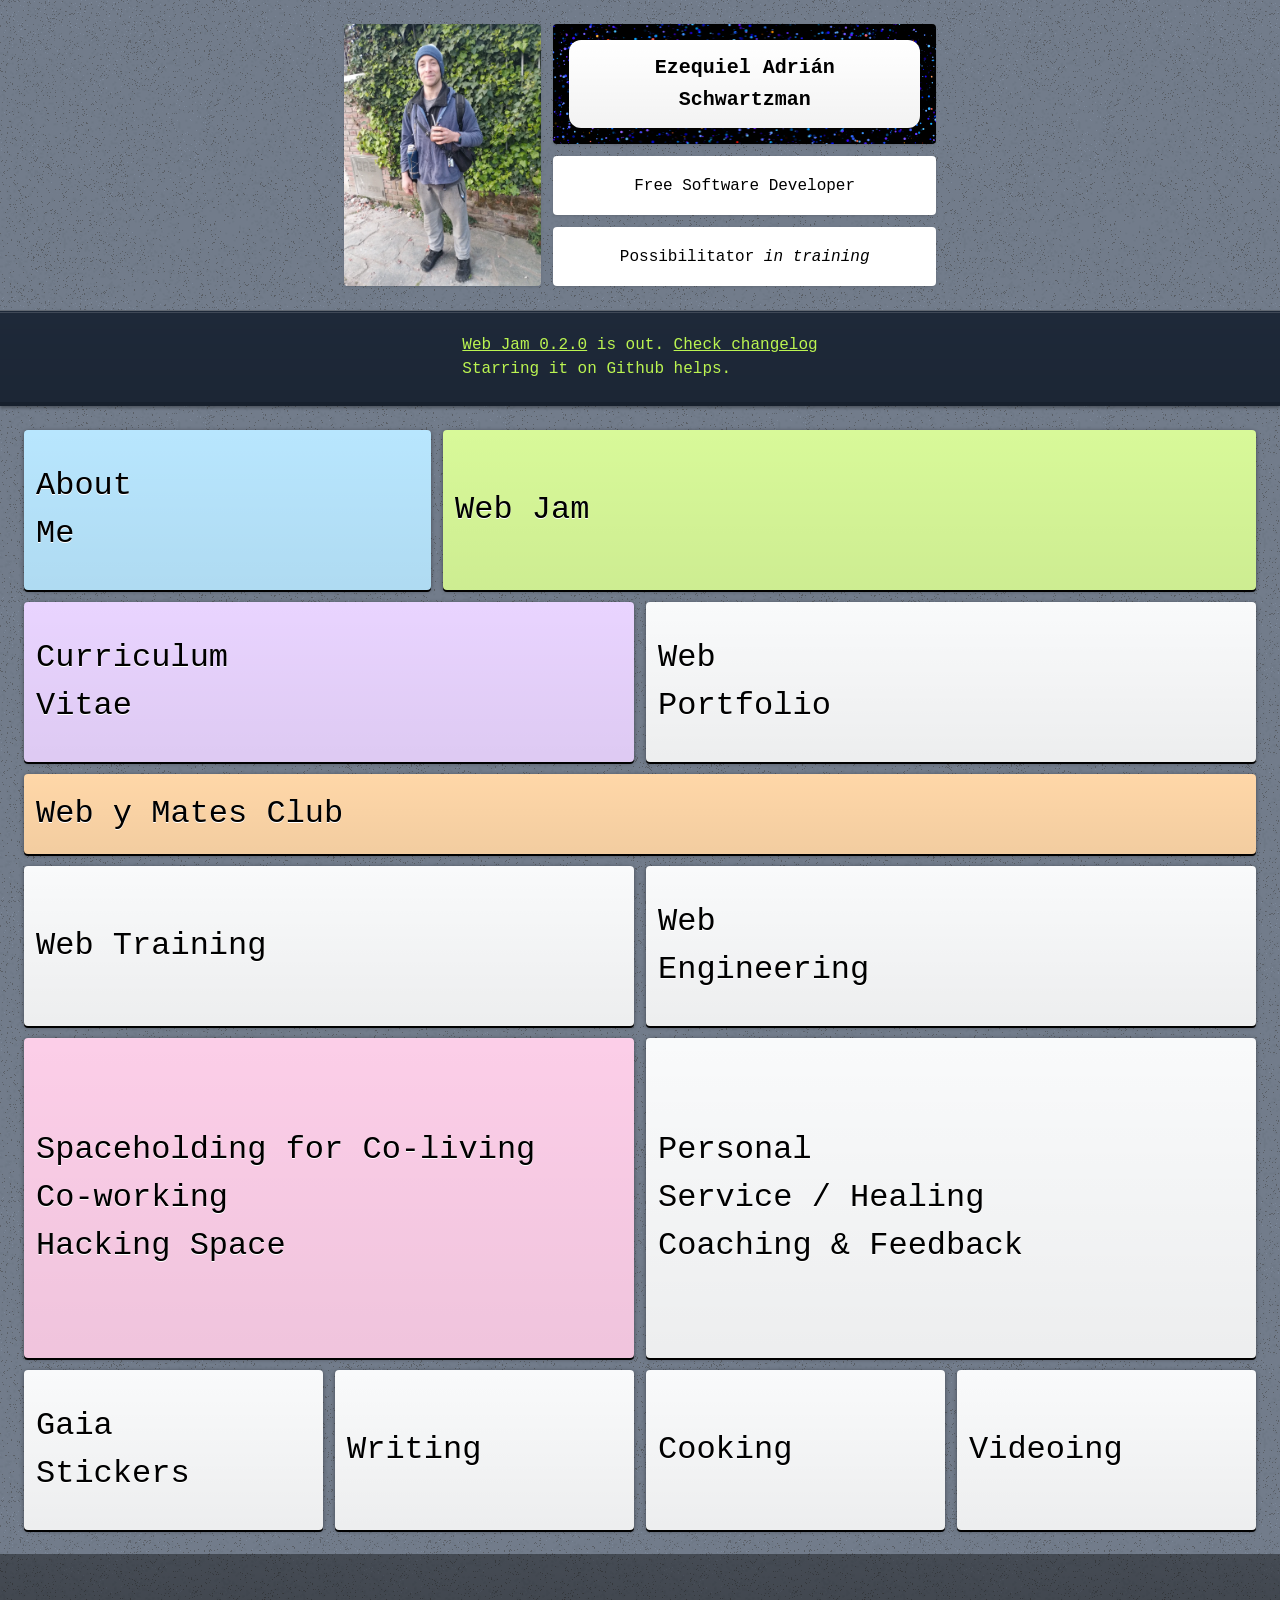
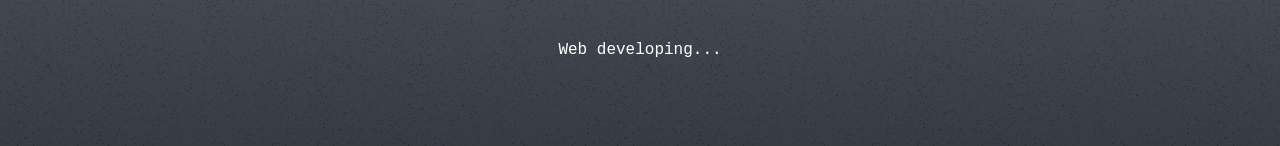
==== commit e9056fd0: "Updates" ====
--- a/index.html
+++ b/index.html
@@ -1,11 +1,17 @@
-<!DOCTYPE html><html h-full name="index"><head><link rel="stylesheet" href="style.css"><link href="style.css" rel="stylesheet"><title>Ezequiel Adri&#xe1;n Schwartzman</title><meta content="https://github.com/zequez/ezequiel-webjam" name="webjam-source"><meta content="width=device-width, initial-scale=1" name="viewport"><link rel="icon" type="image/svg+xml" href="data:image/svg+xml,&lt;svg xmlns=&quot;http://www.w3.org/2000/svg&quot; viewBox=&quot;0 0 100 100&quot;&gt;&lt;text y=&quot;.9em&quot; font-size=&quot;90&quot;&gt;&#x1f31f;&lt;/text&gt;&lt;/svg&gt;"><style>@keyframes fade-in {
+<!DOCTYPE html><html h-full name="index"><head><script>
+      const $ = (selector, context = document) =>
+        context.querySelector(selector);
+
+      const $$ = (selector, context = document) =>
+        context.querySelectorAll(selector);
+    </script><link rel="stylesheet" href="style.css"><link href="style.css" rel="stylesheet"><title>Ezequiel Adrián Schwartzman</title><meta content="https://github.com/zequez/ezequiel-webjam" name="webjam-source"><meta content="width=device-width, initial-scale=1" name="viewport"><link rel="icon" type="image/svg+xml" href="data:image/svg+xml,<svg xmlns=&quot;http://www.w3.org/2000/svg&quot; viewBox=&quot;0 0 100 100&quot;><text y=&quot;.9em&quot; font-size=&quot;90&quot;>🌟</text></svg>"><style>@keyframes fade-in {
   0% { opacity: 0; }
   20% {opacity: 0;}
   100% { opacity: 1; }
 }</style></head><body class="flex flex-col min-h-full bg-[url(./images/old-moon-invert/md.webp)] bg-slate-400"><div class="flex flex-col gap-1 max-w-screen-sm mx-auto p1 sm:p6"><div class="flex gap-1 sm:gap-3"><div class="shrink-0 w-1/2 bg-white/0 shadow-sm sm:w-1/3"><img class="h-full rounded-1" src="./images/ezequiel-humano/md.webp"></div><div class="flex flex-col grow gap-1 font-mono whitespace-nowrap sm:gap-3"><div class="
           flex-cc relative h-full px1 py3 font-bold text-[5vw] text-center text-black
           bg-black lh-160% overflow-hidden rounded-1 shadow-sm sm:h-30 sm:px3 sm:text-5/8
-        "><canvas class="absolute block left-0 top-0 h-100% w-100%" id="stars-canvas"></canvas><a class="absolute flex-cc inset-4 bg-gradient-to-t bg-white from-black/5 rounded-3" href=".">Ezequiel <br class="sm:hidden"> Adri&#xe1;n <br> Schwartzman</a></div><div class="grow hidden px3 text-center bg-white rounded-1 shadow-sm sm:flex-cc"><span>Free Software Developer</span></div><div class="grow hidden px3 text-center bg-white rounded-1 shadow-sm sm:flex-cc"><span>Possibilitator <i>in training</i></span></div></div></div><div class="flex flex-col gap-1 font-mono sm:hidden"><div class="flex-cc grow px3 text-center bg-white h12 rounded-1"><span>Free Software Developer</span></div><div class="flex-cc grow px3 text-center bg-white h12 rounded-1"><span>Possibilitator <i>in training</i></span></div></div></div><div class="
+        "><canvas class="absolute block left-0 top-0 h-100% w-100%" id="stars-canvas"></canvas><a class="absolute flex-cc inset-4 bg-gradient-to-t bg-white from-black/5 rounded-3" href=".">Ezequiel <br class="sm:hidden"> Adrián <br> Schwartzman</a></div><div class="grow hidden px3 text-center bg-white rounded-1 shadow-sm sm:flex-cc"><span>Free Software Developer</span></div><div class="grow hidden px3 text-center bg-white rounded-1 shadow-sm sm:flex-cc"><span>Possibilitator <i>in training</i></span></div></div></div><div class="flex flex-col gap-1 font-mono sm:hidden"><div class="flex-cc grow px3 text-center bg-white h12 rounded-1"><span>Free Software Developer</span></div><div class="flex-cc grow px3 text-center bg-white h12 rounded-1"><span>Possibilitator <i>in training</i></span></div></div></div><div class="
     flex-cc relative h-24 p6 font-mono text-lime-300
     b-b-4 b-b-black/20 b-t-1 b-t-white/30 bg-gray-800 bg-linear-to-t from-black/7 shadow-[0_2px_3px_#0005]
   "><div class="absolute inset-x-0 top-1px h-1px bg-white/15"></div><span><a class="underline" target="_blank" href="https://github.com/zequez/web-jam-editor">Web Jam 0.2.0</a> is out.  <a class="underline" href="https://github.com/Zequez/web-jam-editor/blob/main/CHANGELOG.md" target="_blank">Check changelog</a><br>Starring it on Github helps.</span></div><div class="flex flex-col gap-1 max-w-screen-2xl mx-auto p1 w-full sm:gap-3 sm:p6"> <div class="flex gap-1 h-40 w-full sm:gap-3"><a class="
@@ -43,17 +49,17 @@
       @container  bg-linear-to-t from-black/5 overflow-hidden rounded-1 shadow-[0_2px_0_#000,0_1px_4px_#0006]
       sm:px-3 sm:text-8 text-shadow-[0_1px_0_#fff]
       bg-gray-50
-    " target> Web<br>Engineering</a></div><div class="flex gap-1 h-40 w-full sm:gap-3"><a class="
+    " target> Web<br>Engineering</a></div><div class="flex gap-1 h-80 w-full sm:gap-3"><a class="
       flex-cs px-2 w-1/2 break-all font-mono text-6
       @container  bg-linear-to-t from-black/5 overflow-hidden rounded-1 shadow-[0_2px_0_#000,0_1px_4px_#0006]
       sm:px-3 sm:text-8 text-shadow-[0_1px_0_#fff]
       bg-pink-200 hover:bg-pink-400 hover:text-white hover:text-shadow-[0_-1px_0_#0006]
-    " href="https://casanami.art/" target="_blank"> Co-living<br>Spaceholding</a><a class="
+    " href="https://casanami.art/" target="_blank"> Spaceholding for Co-living<br>Co-working<br>Hacking Space<br></a><a class="
       flex-cs px-2 w-1/2 break-all font-mono text-6
       @container  bg-linear-to-t from-black/5 overflow-hidden rounded-1 shadow-[0_2px_0_#000,0_1px_4px_#0006]
       sm:px-3 sm:text-8 text-shadow-[0_1px_0_#fff]
       bg-gray-50
-    " target> Emotional<br>Healing<br>Processing</a></div><div class="flex gap-1 h-40 w-full sm:gap-3"><a class="
+    " target> Personal<br>Service / Healing<br>Coaching & Feedback</a></div><div class="flex gap-1 h-40 w-full sm:gap-3"><a class="
       flex-cs px-2 w-1/4 break-all font-mono text-6
       @container  bg-linear-to-t from-black/5 overflow-hidden rounded-1 shadow-[0_2px_0_#000,0_1px_4px_#0006]
       sm:px-3 sm:text-8 text-shadow-[0_1px_0_#fff]
@@ -80,11 +86,11 @@
   let w = 0;
   let h = 0;
   let stars;
-   
+  
   function makeStars() {
     if (!(w && h)) return;
     const count = Math.floor((w * h) / density); 
-     
+    
     stars = new Array(count).fill(null).map(() => ({
       x: Math.random() * w,
       y: Math.random() * h,
--- a/style.css
+++ b/style.css
@@ -28,7 +28,7 @@
 @property --un-gradient-via-position{syntax:"<length-percentage>";inherits:false;initial-value:50%;}
 @property --un-gradient-via-stops{syntax:"*";inherits:false;}
 /* layer: theme */
-:root, :host { --font-sans: ui-sans-serif,system-ui,-apple-system,BlinkMacSystemFont,"Segoe UI",Roboto,"Helvetica Neue",Arial,"Noto Sans",sans-serif,"Apple Color Emoji","Segoe UI Emoji","Segoe UI Symbol","Noto Color Emoji"; --font-mono: ui-monospace,SFMono-Regular,Menlo,Monaco,Consolas,"Liberation Mono","Courier New",monospace; --default-font-family: var(--font-sans); --default-monoFont-family: var(--font-mono); --spacing: 0.25rem; --colors-white: #fff; --fontWeight-bold: 700; --colors-black: #000; --colors-slate-400: oklch(70.4% 0.04 256.788); --colors-lime-300: oklch(89.7% 0.196 126.665); --colors-gray-800: oklch(27.8% 0.033 256.848); --colors-sky-200: oklch(90.1% 0.058 230.902); --colors-green-200: oklch(92.5% 0.084 155.995); --colors-gray-50: oklch(98.5% 0.002 247.839); --colors-lime-200: oklch(93.8% 0.127 124.321); --colors-sky-400: oklch(74.6% 0.16 232.661); --colors-lime-400: oklch(84.1% 0.238 128.85); --colors-purple-200: oklch(90.2% 0.063 306.703); --colors-purple-400: oklch(71.4% 0.203 305.504); --colors-orange-200: oklch(90.1% 0.076 70.697); --colors-orange-400: oklch(75% 0.183 55.934); --colors-pink-200: oklch(89.9% 0.061 343.231); --colors-pink-400: oklch(71.8% 0.202 349.761); }
+:root, :host { --spacing: 0.25rem; --colors-white: #fff; --font-mono: ui-monospace,SFMono-Regular,Menlo,Monaco,Consolas,"Liberation Mono","Courier New",monospace; --fontWeight-bold: 700; --colors-black: #000; --colors-slate-400: oklch(70.4% 0.04 256.788); --colors-lime-300: oklch(89.7% 0.196 126.665); --colors-gray-800: oklch(27.8% 0.033 256.848); --colors-sky-200: oklch(90.1% 0.058 230.902); --colors-lime-200: oklch(93.8% 0.127 124.321); --colors-purple-200: oklch(90.2% 0.063 306.703); --colors-gray-50: oklch(98.5% 0.002 247.839); --colors-orange-200: oklch(90.1% 0.076 70.697); --colors-pink-200: oklch(89.9% 0.061 343.231); --colors-sky-400: oklch(74.6% 0.16 232.661); --colors-lime-400: oklch(84.1% 0.238 128.85); --colors-purple-400: oklch(71.4% 0.203 305.504); --colors-orange-400: oklch(75% 0.183 55.934); --colors-pink-400: oklch(71.8% 0.202 349.761); --font-sans: ui-sans-serif,system-ui,-apple-system,BlinkMacSystemFont,"Segoe UI",Roboto,"Helvetica Neue",Arial,"Noto Sans",sans-serif,"Apple Color Emoji","Segoe UI Emoji","Segoe UI Symbol","Noto Color Emoji"; --default-font-family: var(--font-sans); --default-monoFont-family: var(--font-mono); }
 /* layer: base */
  *, ::after, ::before, ::backdrop, ::file-selector-button { box-sizing: border-box;  margin: 0;  padding: 0;  border: 0 solid;  }  html, :host { line-height: 1.5;  -webkit-text-size-adjust: 100%;  tab-size: 4;  font-family: var( --default-font-family, -apple-system, BlinkMacSystemFont, 'Segoe UI', Roboto, 'Helvetica Neue', 'Noto Sans', Arial, sans-serif, 'Apple Color Emoji', 'Segoe UI Emoji', 'Segoe UI Symbol', 'Noto Color Emoji' );  font-feature-settings: var(--default-font-featureSettings, normal);  font-variation-settings: var(--default-font-variationSettings, normal);  -webkit-tap-highlight-color: transparent;  }  hr { height: 0;  color: inherit;  border-top-width: 1px;  }  abbr:where([title]) { -webkit-text-decoration: underline dotted; text-decoration: underline dotted; }  h1, h2, h3, h4, h5, h6 { font-size: inherit; font-weight: inherit; }  a { color: inherit; -webkit-text-decoration: inherit; text-decoration: inherit; }  b, strong { font-weight: bolder; }  code, kbd, samp, pre { font-family: var( --default-monoFont-family, ui-monospace, SFMono-Regular, Menlo, Monaco, Consolas, 'Liberation Mono', 'Courier New', monospace );  font-feature-settings: var(--default-monoFont-featureSettings, normal);  font-variation-settings: var(--default-monoFont-variationSettings, normal);  font-size: 1em;  }  small { font-size: 80%; }  sub, sup { font-size: 75%; line-height: 0; position: relative; vertical-align: baseline; } sub { bottom: -0.25em; } sup { top: -0.5em; }  table { text-indent: 0;  border-color: inherit;  border-collapse: collapse;  }  :-moz-focusring:where(:not(iframe)) { outline: auto; }  progress { vertical-align: baseline; }  summary { display: list-item; }  ol, ul, menu { list-style: none; }  img, svg, video, canvas, audio, iframe, embed, object { display: block;  vertical-align: middle;  }  img, video { max-width: 100%; height: auto; }  button, input, select, optgroup, textarea, ::file-selector-button { font: inherit;  font-feature-settings: inherit;  font-variation-settings: inherit;  letter-spacing: inherit;  color: inherit;  border-radius: 0;  background-color: transparent;  opacity: 1;  }  :where(select:is([multiple], [size])) optgroup { font-weight: bolder; }  :where(select:is([multiple], [size])) optgroup option { padding-inline-start: 20px; }  ::file-selector-button { margin-inline-end: 4px; }  ::placeholder { opacity: 1; }  @supports (not (-webkit-appearance: -apple-pay-button))  or (contain-intrinsic-size: 1px)  { ::placeholder { color: color-mix(in oklab, currentcolor 50%, transparent); } }  textarea { resize: vertical; }  ::-webkit-search-decoration { -webkit-appearance: none; }  ::-webkit-date-and-time-value { min-height: 1lh;  text-align: inherit;  }  ::-webkit-datetime-edit { display: inline-flex; }  ::-webkit-datetime-edit-fields-wrapper { padding: 0; } ::-webkit-datetime-edit, ::-webkit-datetime-edit-year-field, ::-webkit-datetime-edit-month-field, ::-webkit-datetime-edit-day-field, ::-webkit-datetime-edit-hour-field, ::-webkit-datetime-edit-minute-field, ::-webkit-datetime-edit-second-field, ::-webkit-datetime-edit-millisecond-field, ::-webkit-datetime-edit-meridiem-field { padding-block: 0; }  ::-webkit-calendar-picker-indicator { line-height: 1; }  :-moz-ui-invalid { box-shadow: none; }  button, input:where([type='button'], [type='reset'], [type='submit']), ::file-selector-button { appearance: button; }  ::-webkit-inner-spin-button, ::-webkit-outer-spin-button { height: auto; }  [hidden]:where(:not([hidden~='until-found'])) { display: none !important; }
 /* layer: default */
@@ -103,6 +103,7 @@
 .h-24{height:calc(var(--spacing) * 24);}
 .h-40{height:calc(var(--spacing) * 40);}
 .h-48{height:calc(var(--spacing) * 48);}
+.h-80{height:calc(var(--spacing) * 80);}
 .h12{height:calc(var(--spacing) * 12);}
 .min-h-full{min-height:100%;}
 .w-1\/1,
--- a/style.css
+++ b/style.css
@@ -28,7 +28,7 @@
 @property --un-gradient-via-position{syntax:"<length-percentage>";inherits:false;initial-value:50%;}
 @property --un-gradient-via-stops{syntax:"*";inherits:false;}
 /* layer: theme */
-:root, :host { --font-sans: ui-sans-serif,system-ui,-apple-system,BlinkMacSystemFont,"Segoe UI",Roboto,"Helvetica Neue",Arial,"Noto Sans",sans-serif,"Apple Color Emoji","Segoe UI Emoji","Segoe UI Symbol","Noto Color Emoji"; --font-mono: ui-monospace,SFMono-Regular,Menlo,Monaco,Consolas,"Liberation Mono","Courier New",monospace; --default-font-family: var(--font-sans); --default-monoFont-family: var(--font-mono); --spacing: 0.25rem; --colors-white: #fff; --fontWeight-bold: 700; --colors-black: #000; --colors-slate-400: oklch(70.4% 0.04 256.788); --colors-lime-300: oklch(89.7% 0.196 126.665); --colors-gray-800: oklch(27.8% 0.033 256.848); --colors-sky-200: oklch(90.1% 0.058 230.902); --colors-green-200: oklch(92.5% 0.084 155.995); --colors-gray-50: oklch(98.5% 0.002 247.839); --colors-lime-200: oklch(93.8% 0.127 124.321); --colors-sky-400: oklch(74.6% 0.16 232.661); --colors-lime-400: oklch(84.1% 0.238 128.85); --colors-purple-200: oklch(90.2% 0.063 306.703); --colors-purple-400: oklch(71.4% 0.203 305.504); --colors-orange-200: oklch(90.1% 0.076 70.697); --colors-orange-400: oklch(75% 0.183 55.934); --colors-pink-200: oklch(89.9% 0.061 343.231); --colors-pink-400: oklch(71.8% 0.202 349.761); }
+:root, :host { --spacing: 0.25rem; --colors-white: #fff; --font-mono: ui-monospace,SFMono-Regular,Menlo,Monaco,Consolas,"Liberation Mono","Courier New",monospace; --fontWeight-bold: 700; --colors-black: #000; --colors-slate-400: oklch(70.4% 0.04 256.788); --colors-lime-300: oklch(89.7% 0.196 126.665); --colors-gray-800: oklch(27.8% 0.033 256.848); --colors-sky-200: oklch(90.1% 0.058 230.902); --colors-lime-200: oklch(93.8% 0.127 124.321); --colors-purple-200: oklch(90.2% 0.063 306.703); --colors-gray-50: oklch(98.5% 0.002 247.839); --colors-orange-200: oklch(90.1% 0.076 70.697); --colors-pink-200: oklch(89.9% 0.061 343.231); --colors-sky-400: oklch(74.6% 0.16 232.661); --colors-lime-400: oklch(84.1% 0.238 128.85); --colors-purple-400: oklch(71.4% 0.203 305.504); --colors-orange-400: oklch(75% 0.183 55.934); --colors-pink-400: oklch(71.8% 0.202 349.761); --font-sans: ui-sans-serif,system-ui,-apple-system,BlinkMacSystemFont,"Segoe UI",Roboto,"Helvetica Neue",Arial,"Noto Sans",sans-serif,"Apple Color Emoji","Segoe UI Emoji","Segoe UI Symbol","Noto Color Emoji"; --default-font-family: var(--font-sans); --default-monoFont-family: var(--font-mono); }
 /* layer: base */
  *, ::after, ::before, ::backdrop, ::file-selector-button { box-sizing: border-box;  margin: 0;  padding: 0;  border: 0 solid;  }  html, :host { line-height: 1.5;  -webkit-text-size-adjust: 100%;  tab-size: 4;  font-family: var( --default-font-family, -apple-system, BlinkMacSystemFont, 'Segoe UI', Roboto, 'Helvetica Neue', 'Noto Sans', Arial, sans-serif, 'Apple Color Emoji', 'Segoe UI Emoji', 'Segoe UI Symbol', 'Noto Color Emoji' );  font-feature-settings: var(--default-font-featureSettings, normal);  font-variation-settings: var(--default-font-variationSettings, normal);  -webkit-tap-highlight-color: transparent;  }  hr { height: 0;  color: inherit;  border-top-width: 1px;  }  abbr:where([title]) { -webkit-text-decoration: underline dotted; text-decoration: underline dotted; }  h1, h2, h3, h4, h5, h6 { font-size: inherit; font-weight: inherit; }  a { color: inherit; -webkit-text-decoration: inherit; text-decoration: inherit; }  b, strong { font-weight: bolder; }  code, kbd, samp, pre { font-family: var( --default-monoFont-family, ui-monospace, SFMono-Regular, Menlo, Monaco, Consolas, 'Liberation Mono', 'Courier New', monospace );  font-feature-settings: var(--default-monoFont-featureSettings, normal);  font-variation-settings: var(--default-monoFont-variationSettings, normal);  font-size: 1em;  }  small { font-size: 80%; }  sub, sup { font-size: 75%; line-height: 0; position: relative; vertical-align: baseline; } sub { bottom: -0.25em; } sup { top: -0.5em; }  table { text-indent: 0;  border-color: inherit;  border-collapse: collapse;  }  :-moz-focusring:where(:not(iframe)) { outline: auto; }  progress { vertical-align: baseline; }  summary { display: list-item; }  ol, ul, menu { list-style: none; }  img, svg, video, canvas, audio, iframe, embed, object { display: block;  vertical-align: middle;  }  img, video { max-width: 100%; height: auto; }  button, input, select, optgroup, textarea, ::file-selector-button { font: inherit;  font-feature-settings: inherit;  font-variation-settings: inherit;  letter-spacing: inherit;  color: inherit;  border-radius: 0;  background-color: transparent;  opacity: 1;  }  :where(select:is([multiple], [size])) optgroup { font-weight: bolder; }  :where(select:is([multiple], [size])) optgroup option { padding-inline-start: 20px; }  ::file-selector-button { margin-inline-end: 4px; }  ::placeholder { opacity: 1; }  @supports (not (-webkit-appearance: -apple-pay-button))  or (contain-intrinsic-size: 1px)  { ::placeholder { color: color-mix(in oklab, currentcolor 50%, transparent); } }  textarea { resize: vertical; }  ::-webkit-search-decoration { -webkit-appearance: none; }  ::-webkit-date-and-time-value { min-height: 1lh;  text-align: inherit;  }  ::-webkit-datetime-edit { display: inline-flex; }  ::-webkit-datetime-edit-fields-wrapper { padding: 0; } ::-webkit-datetime-edit, ::-webkit-datetime-edit-year-field, ::-webkit-datetime-edit-month-field, ::-webkit-datetime-edit-day-field, ::-webkit-datetime-edit-hour-field, ::-webkit-datetime-edit-minute-field, ::-webkit-datetime-edit-second-field, ::-webkit-datetime-edit-millisecond-field, ::-webkit-datetime-edit-meridiem-field { padding-block: 0; }  ::-webkit-calendar-picker-indicator { line-height: 1; }  :-moz-ui-invalid { box-shadow: none; }  button, input:where([type='button'], [type='reset'], [type='submit']), ::file-selector-button { appearance: button; }  ::-webkit-inner-spin-button, ::-webkit-outer-spin-button { height: auto; }  [hidden]:where(:not([hidden~='until-found'])) { display: none !important; }
 /* layer: default */
@@ -103,6 +103,7 @@
 .h-24{height:calc(var(--spacing) * 24);}
 .h-40{height:calc(var(--spacing) * 40);}
 .h-48{height:calc(var(--spacing) * 48);}
+.h-80{height:calc(var(--spacing) * 80);}
 .h12{height:calc(var(--spacing) * 12);}
 .min-h-full{min-height:100%;}
 .w-1\/1,
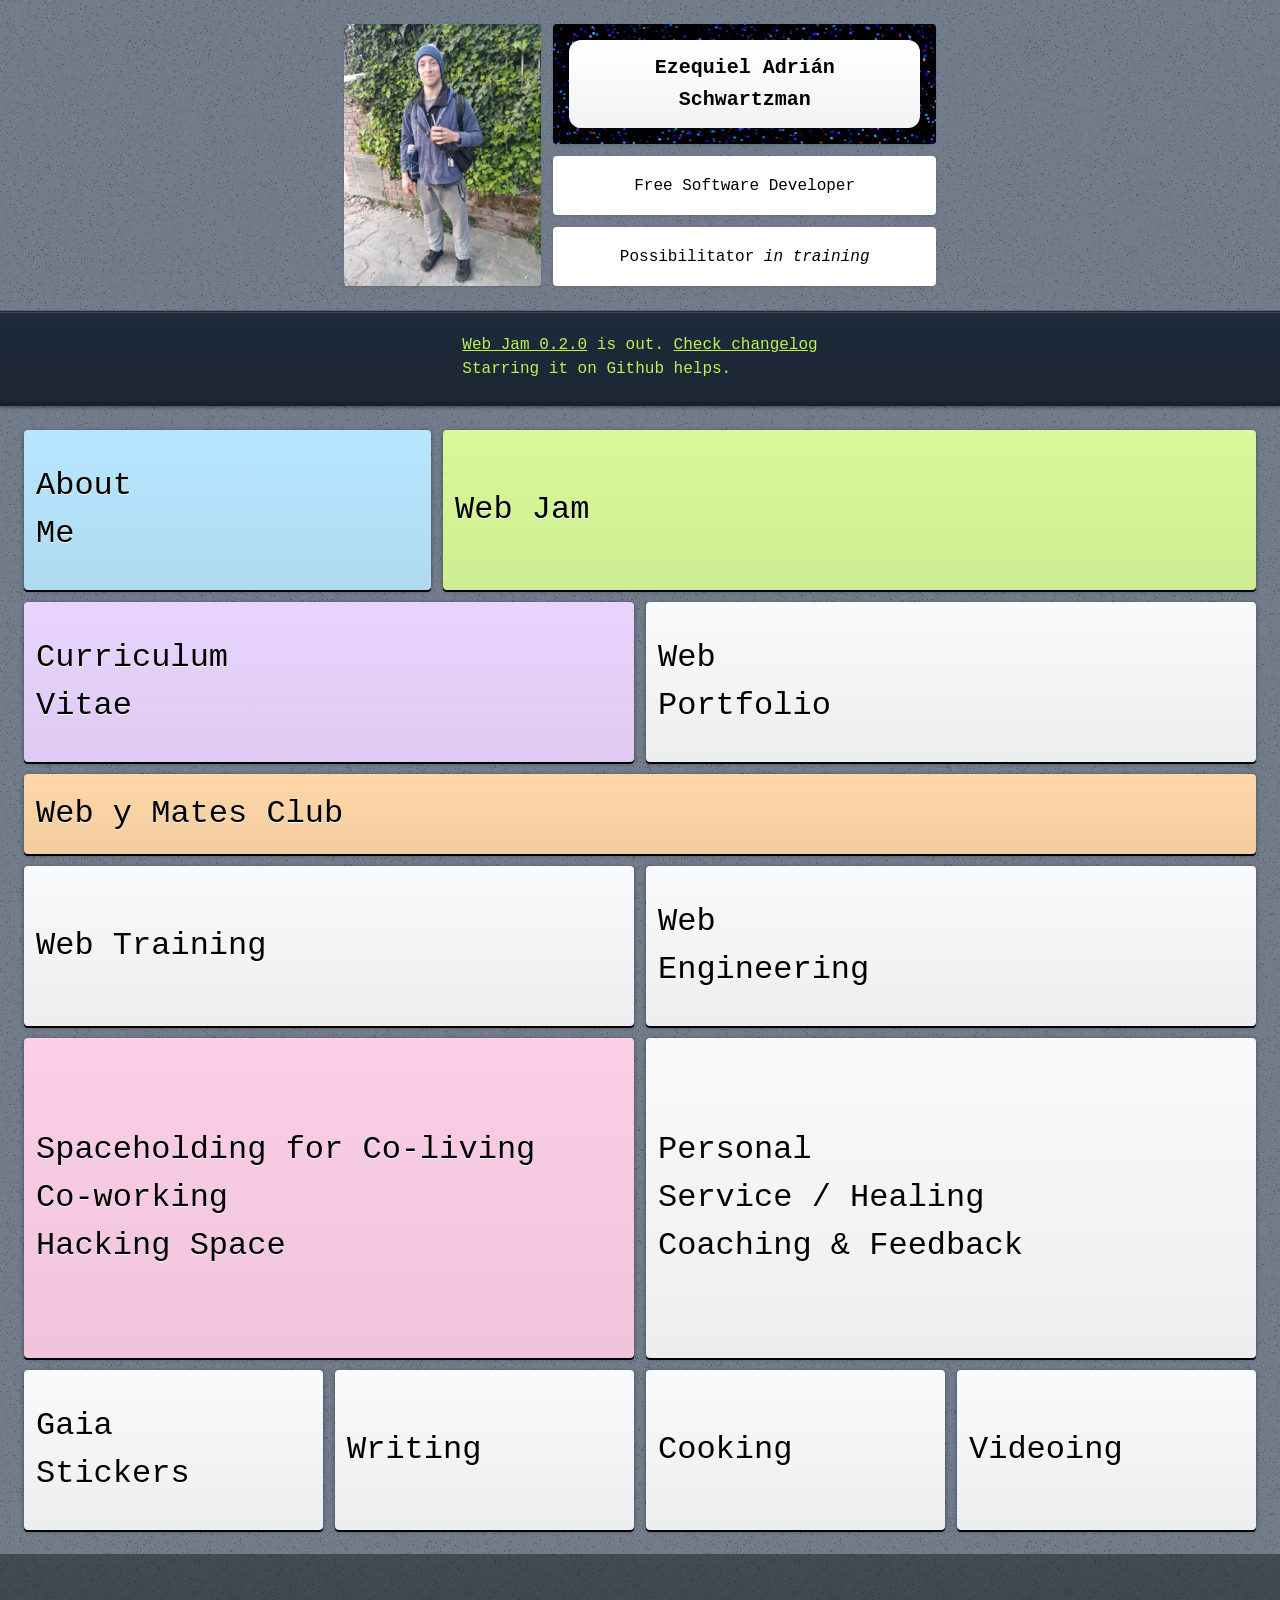
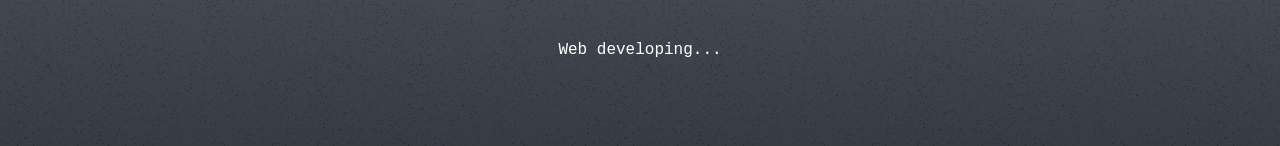
==== commit 130d854b: "Updates" ====
--- a/index.html
+++ b/index.html
@@ -4,81 +4,68 @@
 
       const $$ = (selector, context = document) =>
         context.querySelectorAll(selector);
-    </script><link rel="stylesheet" href="style.css"><link href="style.css" rel="stylesheet"><title>Ezequiel Adrián Schwartzman</title><meta content="https://github.com/zequez/ezequiel-webjam" name="webjam-source"><meta content="width=device-width, initial-scale=1" name="viewport"><link rel="icon" type="image/svg+xml" href="data:image/svg+xml,<svg xmlns=&quot;http://www.w3.org/2000/svg&quot; viewBox=&quot;0 0 100 100&quot;><text y=&quot;.9em&quot; font-size=&quot;90&quot;>🌟</text></svg>"><style>@keyframes fade-in {
+    </script><base href="/"><title>Ezequiel Adrián Schwartzman</title><meta content="https://github.com/zequez/ezequiel-webjam" name="webjam-source"><meta content="width=device-width, initial-scale=1" name="viewport"><meta charset="utf-8"><link rel="icon" type="image/svg+xml" href="data:image/svg+xml,<svg xmlns=&quot;http://www.w3.org/2000/svg&quot; viewBox=&quot;0 0 100 100&quot;><text y=&quot;.9em&quot; font-size=&quot;90&quot;>🌟</text></svg>"><style>@keyframes fade-in {
   0% { opacity: 0; }
   20% {opacity: 0;}
   100% { opacity: 1; }
-}</style></head><body class="flex flex-col min-h-full bg-[url(./images/old-moon-invert/md.webp)] bg-slate-400"><div class="flex flex-col gap-1 max-w-screen-sm mx-auto p1 sm:p6"><div class="flex gap-1 sm:gap-3"><div class="shrink-0 w-1/2 bg-white/0 shadow-sm sm:w-1/3"><img class="h-full rounded-1" src="./images/ezequiel-humano/md.webp"></div><div class="flex flex-col grow gap-1 font-mono whitespace-nowrap sm:gap-3"><div class="
+}</style><link rel="stylesheet" href="style.css"></head><body class="flex flex-col min-h-full bg-[url(./images/old-moon-invert/md.webp)] bg-slate-400"><div class="flex flex-col gap-1 max-w-screen-sm mx-auto p1 sm:p6"><div class="flex gap-1 sm:gap-3"><div class="shrink-0 w-1/2 bg-white/0 shadow-sm sm:w-1/3"><img class="h-full rounded-1" src="./images/ezequiel-humano/md.webp"></div><div class="flex flex-col grow gap-1 font-mono whitespace-nowrap sm:gap-3"><div class="
           flex-cc relative h-full px1 py3 font-bold text-[5vw] text-center text-black
           bg-black lh-160% overflow-hidden rounded-1 shadow-sm sm:h-30 sm:px3 sm:text-5/8
         "><canvas class="absolute block left-0 top-0 h-100% w-100%" id="stars-canvas"></canvas><a class="absolute flex-cc inset-4 bg-gradient-to-t bg-white from-black/5 rounded-3" href=".">Ezequiel <br class="sm:hidden"> Adrián <br> Schwartzman</a></div><div class="grow hidden px3 text-center bg-white rounded-1 shadow-sm sm:flex-cc"><span>Free Software Developer</span></div><div class="grow hidden px3 text-center bg-white rounded-1 shadow-sm sm:flex-cc"><span>Possibilitator <i>in training</i></span></div></div></div><div class="flex flex-col gap-1 font-mono sm:hidden"><div class="flex-cc grow px3 text-center bg-white h12 rounded-1"><span>Free Software Developer</span></div><div class="flex-cc grow px3 text-center bg-white h12 rounded-1"><span>Possibilitator <i>in training</i></span></div></div></div><div class="
     flex-cc relative h-24 p6 font-mono text-lime-300
     b-b-4 b-b-black/20 b-t-1 b-t-white/30 bg-gray-800 bg-linear-to-t from-black/7 shadow-[0_2px_3px_#0005]
   "><div class="absolute inset-x-0 top-1px h-1px bg-white/15"></div><span><a class="underline" target="_blank" href="https://github.com/zequez/web-jam-editor">Web Jam 0.2.0</a> is out.  <a class="underline" href="https://github.com/Zequez/web-jam-editor/blob/main/CHANGELOG.md" target="_blank">Check changelog</a><br>Starring it on Github helps.</span></div><div class="flex flex-col gap-1 max-w-screen-2xl mx-auto p1 w-full sm:gap-3 sm:p6"> <div class="flex gap-1 h-40 w-full sm:gap-3"><a class="
-      flex-cs px-2 w-1/3 break-all font-mono text-6
-      @container  bg-linear-to-t from-black/5 overflow-hidden rounded-1 shadow-[0_2px_0_#000,0_1px_4px_#0006]
-      sm:px-3 sm:text-8 text-shadow-[0_1px_0_#fff]
-      bg-sky-200 hover:bg-sky-400 hover:text-white hover:text-shadow-[0_-1px_0_#0006]
+      flex-cs px-2 w-1/3 break-all font-mono text-6 text-shadow-[0_1px_0_#fff]
+      @container hover:bg-sky-400 hover:text-shadow-[0_-1px_0_#0006]  hover:text-white bg-sky-200 bg-linear-to-t from-black/5 overflow-hidden rounded-1 shadow-[0_2px_0_#000,0_1px_4px_#0006]
+      sm:px-3 sm:text-8
     " href="./about" target>About<br>Me</a><a class="
-      flex-cs px-2 w-2/3 break-all font-mono text-6
-      @container  bg-linear-to-t from-black/5 overflow-hidden rounded-1 shadow-[0_2px_0_#000,0_1px_4px_#0006]
-      sm:px-3 sm:text-8 text-shadow-[0_1px_0_#fff]
-      bg-lime-200 hover:bg-lime-400 hover:text-white hover:text-shadow-[0_-1px_0_#0006]
+      flex-cs px-2 w-2/3 break-all font-mono text-6 text-shadow-[0_1px_0_#fff]
+      @container hover:bg-lime-400 hover:text-shadow-[0_-1px_0_#0006]  hover:text-white bg-lime-200 bg-linear-to-t from-black/5 overflow-hidden rounded-1 shadow-[0_2px_0_#000,0_1px_4px_#0006]
+      sm:px-3 sm:text-8
     " href="https://webjam.space" target="_blank"> Web Jam</a></div><div class="flex gap-1 h-40 w-full sm:gap-3"><a class="
-      flex-cs px-2 w-1/2 break-all font-mono text-6
-      @container  bg-linear-to-t from-black/5 overflow-hidden rounded-1 shadow-[0_2px_0_#000,0_1px_4px_#0006]
-      sm:px-3 sm:text-8 text-shadow-[0_1px_0_#fff]
-      bg-purple-200 hover:bg-purple-400 hover:text-white hover:text-shadow-[0_-1px_0_#0006]
+      flex-cs px-2 w-1/2 break-all font-mono text-6 text-shadow-[0_1px_0_#fff]
+      @container hover:bg-purple-400 hover:text-shadow-[0_-1px_0_#0006]  hover:text-white bg-purple-200 bg-linear-to-t from-black/5 overflow-hidden rounded-1 shadow-[0_2px_0_#000,0_1px_4px_#0006]
+      sm:px-3 sm:text-8
     " href="https://web7.ezequielschwartzman.org/curriculum-vitae" target="_blank"> Curriculum<br>Vitae</a><a class="
-      flex-cs px-2 w-1/2 break-all font-mono text-6
-      @container  bg-linear-to-t from-black/5 overflow-hidden rounded-1 shadow-[0_2px_0_#000,0_1px_4px_#0006]
-      sm:px-3 sm:text-8 text-shadow-[0_1px_0_#fff]
-      bg-gray-50
+      flex-cs px-2 w-1/2 break-all font-mono text-6 text-shadow-[0_1px_0_#fff]
+      @container bg-gray-50 bg-undefined-200 bg-linear-to-t from-black/5 overflow-hidden rounded-1 shadow-[0_2px_0_#000,0_1px_4px_#0006]
+      sm:px-3 sm:text-8
     " target> Web<br>Portfolio</a></div><div class="flex gap-1 h-20 w-full sm:gap-3"><a class="
-      flex-cs px-2 w-1/1 break-all font-mono text-6
-      @container  bg-linear-to-t from-black/5 overflow-hidden rounded-1 shadow-[0_2px_0_#000,0_1px_4px_#0006]
-      sm:px-3 sm:text-8 text-shadow-[0_1px_0_#fff]
-      bg-orange-200 hover:bg-orange-400 hover:text-white hover:text-shadow-[0_-1px_0_#0006]
+      flex-cs px-2 w-1/1 break-all font-mono text-6 text-shadow-[0_1px_0_#fff]
+      @container hover:bg-orange-400 hover:text-shadow-[0_-1px_0_#0006]  hover:text-white bg-orange-200 bg-linear-to-t from-black/5 overflow-hidden rounded-1 shadow-[0_2px_0_#000,0_1px_4px_#0006]
+      sm:px-3 sm:text-8
     " href="https://webmatesclub.ezequielschwartzman.org/" target="_blank"> Web y Mates Club</a></div><div class="flex gap-1 h-40 w-full sm:gap-3"><a class="
-      flex-cs px-2 w-1/2 break-all font-mono text-6
-      @container  bg-linear-to-t from-black/5 overflow-hidden rounded-1 shadow-[0_2px_0_#000,0_1px_4px_#0006]
-      sm:px-3 sm:text-8 text-shadow-[0_1px_0_#fff]
-      bg-gray-50
+      flex-cs px-2 w-1/2 break-all font-mono text-6 text-shadow-[0_1px_0_#fff]
+      @container bg-gray-50 bg-undefined-200 bg-linear-to-t from-black/5 overflow-hidden rounded-1 shadow-[0_2px_0_#000,0_1px_4px_#0006]
+      sm:px-3 sm:text-8
     " target> Web Training</a><a class="
-      flex-cs px-2 w-1/2 break-all font-mono text-6
-      @container  bg-linear-to-t from-black/5 overflow-hidden rounded-1 shadow-[0_2px_0_#000,0_1px_4px_#0006]
-      sm:px-3 sm:text-8 text-shadow-[0_1px_0_#fff]
-      bg-gray-50
+      flex-cs px-2 w-1/2 break-all font-mono text-6 text-shadow-[0_1px_0_#fff]
+      @container bg-gray-50 bg-undefined-200 bg-linear-to-t from-black/5 overflow-hidden rounded-1 shadow-[0_2px_0_#000,0_1px_4px_#0006]
+      sm:px-3 sm:text-8
     " target> Web<br>Engineering</a></div><div class="flex gap-1 h-80 w-full sm:gap-3"><a class="
-      flex-cs px-2 w-1/2 break-all font-mono text-6
-      @container  bg-linear-to-t from-black/5 overflow-hidden rounded-1 shadow-[0_2px_0_#000,0_1px_4px_#0006]
-      sm:px-3 sm:text-8 text-shadow-[0_1px_0_#fff]
-      bg-pink-200 hover:bg-pink-400 hover:text-white hover:text-shadow-[0_-1px_0_#0006]
+      flex-cs px-2 w-1/2 break-all font-mono text-6 text-shadow-[0_1px_0_#fff]
+      @container hover:bg-pink-400 hover:text-shadow-[0_-1px_0_#0006]  hover:text-white bg-pink-200 bg-linear-to-t from-black/5 overflow-hidden rounded-1 shadow-[0_2px_0_#000,0_1px_4px_#0006]
+      sm:px-3 sm:text-8
     " href="https://casanami.art/" target="_blank"> Spaceholding for Co-living<br>Co-working<br>Hacking Space<br></a><a class="
-      flex-cs px-2 w-1/2 break-all font-mono text-6
-      @container  bg-linear-to-t from-black/5 overflow-hidden rounded-1 shadow-[0_2px_0_#000,0_1px_4px_#0006]
-      sm:px-3 sm:text-8 text-shadow-[0_1px_0_#fff]
-      bg-gray-50
+      flex-cs px-2 w-1/2 break-all font-mono text-6 text-shadow-[0_1px_0_#fff]
+      @container bg-gray-50 bg-undefined-200 bg-linear-to-t from-black/5 overflow-hidden rounded-1 shadow-[0_2px_0_#000,0_1px_4px_#0006]
+      sm:px-3 sm:text-8
     " target> Personal<br>Service / Healing<br>Coaching & Feedback</a></div><div class="flex gap-1 h-40 w-full sm:gap-3"><a class="
-      flex-cs px-2 w-1/4 break-all font-mono text-6
-      @container  bg-linear-to-t from-black/5 overflow-hidden rounded-1 shadow-[0_2px_0_#000,0_1px_4px_#0006]
-      sm:px-3 sm:text-8 text-shadow-[0_1px_0_#fff]
-      bg-gray-50
+      flex-cs px-2 w-1/4 break-all font-mono text-6 text-shadow-[0_1px_0_#fff]
+      @container bg-gray-50 bg-undefined-200 bg-linear-to-t from-black/5 overflow-hidden rounded-1 shadow-[0_2px_0_#000,0_1px_4px_#0006]
+      sm:px-3 sm:text-8
     " target> Gaia<br>Stickers</a><a class="
-      flex-cs px-2 w-1/4 break-all font-mono text-6
-      @container  bg-linear-to-t from-black/5 overflow-hidden rounded-1 shadow-[0_2px_0_#000,0_1px_4px_#0006]
-      sm:px-3 sm:text-8 text-shadow-[0_1px_0_#fff]
-      bg-gray-50
+      flex-cs px-2 w-1/4 break-all font-mono text-6 text-shadow-[0_1px_0_#fff]
+      @container bg-gray-50 bg-undefined-200 bg-linear-to-t from-black/5 overflow-hidden rounded-1 shadow-[0_2px_0_#000,0_1px_4px_#0006]
+      sm:px-3 sm:text-8
     " target> Writing</a><a class="
-      flex-cs px-2 w-1/4 break-all font-mono text-6
-      @container  bg-linear-to-t from-black/5 overflow-hidden rounded-1 shadow-[0_2px_0_#000,0_1px_4px_#0006]
-      sm:px-3 sm:text-8 text-shadow-[0_1px_0_#fff]
-      bg-gray-50
+      flex-cs px-2 w-1/4 break-all font-mono text-6 text-shadow-[0_1px_0_#fff]
+      @container bg-gray-50 bg-undefined-200 bg-linear-to-t from-black/5 overflow-hidden rounded-1 shadow-[0_2px_0_#000,0_1px_4px_#0006]
+      sm:px-3 sm:text-8
     " target> Cooking</a><a class="
-      flex-cs px-2 w-1/4 break-all font-mono text-6
-      @container  bg-linear-to-t from-black/5 overflow-hidden rounded-1 shadow-[0_2px_0_#000,0_1px_4px_#0006]
-      sm:px-3 sm:text-8 text-shadow-[0_1px_0_#fff]
-      bg-gray-50
+      flex-cs px-2 w-1/4 break-all font-mono text-6 text-shadow-[0_1px_0_#fff]
+      @container bg-gray-50 bg-undefined-200 bg-linear-to-t from-black/5 overflow-hidden rounded-1 shadow-[0_2px_0_#000,0_1px_4px_#0006]
+      sm:px-3 sm:text-8
     " target> Videoing</a></div></div><div class="flex-cc h-48 font-mono text-white bg-black/40 bg-linear-to-t from-black/20">Web developing...</div><!-- STARS!--><script>document.addEventListener('DOMContentLoaded', () => {
   const canvas = document.getElementById('stars-canvas');
   const ctx = canvas.getContext('2d');
--- a/style.css
+++ b/style.css
@@ -28,7 +28,7 @@
 @property --un-gradient-via-position{syntax:"<length-percentage>";inherits:false;initial-value:50%;}
 @property --un-gradient-via-stops{syntax:"*";inherits:false;}
 /* layer: theme */
-:root, :host { --spacing: 0.25rem; --colors-white: #fff; --font-mono: ui-monospace,SFMono-Regular,Menlo,Monaco,Consolas,"Liberation Mono","Courier New",monospace; --fontWeight-bold: 700; --colors-black: #000; --colors-slate-400: oklch(70.4% 0.04 256.788); --colors-lime-300: oklch(89.7% 0.196 126.665); --colors-gray-800: oklch(27.8% 0.033 256.848); --colors-sky-200: oklch(90.1% 0.058 230.902); --colors-lime-200: oklch(93.8% 0.127 124.321); --colors-purple-200: oklch(90.2% 0.063 306.703); --colors-gray-50: oklch(98.5% 0.002 247.839); --colors-orange-200: oklch(90.1% 0.076 70.697); --colors-pink-200: oklch(89.9% 0.061 343.231); --colors-sky-400: oklch(74.6% 0.16 232.661); --colors-lime-400: oklch(84.1% 0.238 128.85); --colors-purple-400: oklch(71.4% 0.203 305.504); --colors-orange-400: oklch(75% 0.183 55.934); --colors-pink-400: oklch(71.8% 0.202 349.761); --font-sans: ui-sans-serif,system-ui,-apple-system,BlinkMacSystemFont,"Segoe UI",Roboto,"Helvetica Neue",Arial,"Noto Sans",sans-serif,"Apple Color Emoji","Segoe UI Emoji","Segoe UI Symbol","Noto Color Emoji"; --default-font-family: var(--font-sans); --default-monoFont-family: var(--font-mono); }
+:root, :host { --spacing: 0.25rem; --colors-white: #fff; --font-mono: ui-monospace,SFMono-Regular,Menlo,Monaco,Consolas,"Liberation Mono","Courier New",monospace; --fontWeight-bold: 700; --colors-black: #000; --colors-slate-400: oklch(70.4% 0.04 256.788); --colors-lime-300: oklch(89.7% 0.196 126.665); --colors-gray-800: oklch(27.8% 0.033 256.848); --colors-gray-50: oklch(98.5% 0.002 247.839); --colors-sky-200: oklch(90.1% 0.058 230.902); --colors-lime-200: oklch(93.8% 0.127 124.321); --colors-purple-200: oklch(90.2% 0.063 306.703); --colors-orange-200: oklch(90.1% 0.076 70.697); --colors-pink-200: oklch(89.9% 0.061 343.231); --font-sans: ui-sans-serif,system-ui,-apple-system,BlinkMacSystemFont,"Segoe UI",Roboto,"Helvetica Neue",Arial,"Noto Sans",sans-serif,"Apple Color Emoji","Segoe UI Emoji","Segoe UI Symbol","Noto Color Emoji"; --default-font-family: var(--font-sans); --default-monoFont-family: var(--font-mono); --colors-sky-400: oklch(74.6% 0.16 232.661); --colors-lime-400: oklch(84.1% 0.238 128.85); --colors-purple-400: oklch(71.4% 0.203 305.504); --colors-orange-400: oklch(75% 0.183 55.934); --colors-pink-400: oklch(71.8% 0.202 349.761); }
 /* layer: base */
  *, ::after, ::before, ::backdrop, ::file-selector-button { box-sizing: border-box;  margin: 0;  padding: 0;  border: 0 solid;  }  html, :host { line-height: 1.5;  -webkit-text-size-adjust: 100%;  tab-size: 4;  font-family: var( --default-font-family, -apple-system, BlinkMacSystemFont, 'Segoe UI', Roboto, 'Helvetica Neue', 'Noto Sans', Arial, sans-serif, 'Apple Color Emoji', 'Segoe UI Emoji', 'Segoe UI Symbol', 'Noto Color Emoji' );  font-feature-settings: var(--default-font-featureSettings, normal);  font-variation-settings: var(--default-font-variationSettings, normal);  -webkit-tap-highlight-color: transparent;  }  hr { height: 0;  color: inherit;  border-top-width: 1px;  }  abbr:where([title]) { -webkit-text-decoration: underline dotted; text-decoration: underline dotted; }  h1, h2, h3, h4, h5, h6 { font-size: inherit; font-weight: inherit; }  a { color: inherit; -webkit-text-decoration: inherit; text-decoration: inherit; }  b, strong { font-weight: bolder; }  code, kbd, samp, pre { font-family: var( --default-monoFont-family, ui-monospace, SFMono-Regular, Menlo, Monaco, Consolas, 'Liberation Mono', 'Courier New', monospace );  font-feature-settings: var(--default-monoFont-featureSettings, normal);  font-variation-settings: var(--default-monoFont-variationSettings, normal);  font-size: 1em;  }  small { font-size: 80%; }  sub, sup { font-size: 75%; line-height: 0; position: relative; vertical-align: baseline; } sub { bottom: -0.25em; } sup { top: -0.5em; }  table { text-indent: 0;  border-color: inherit;  border-collapse: collapse;  }  :-moz-focusring:where(:not(iframe)) { outline: auto; }  progress { vertical-align: baseline; }  summary { display: list-item; }  ol, ul, menu { list-style: none; }  img, svg, video, canvas, audio, iframe, embed, object { display: block;  vertical-align: middle;  }  img, video { max-width: 100%; height: auto; }  button, input, select, optgroup, textarea, ::file-selector-button { font: inherit;  font-feature-settings: inherit;  font-variation-settings: inherit;  letter-spacing: inherit;  color: inherit;  border-radius: 0;  background-color: transparent;  opacity: 1;  }  :where(select:is([multiple], [size])) optgroup { font-weight: bolder; }  :where(select:is([multiple], [size])) optgroup option { padding-inline-start: 20px; }  ::file-selector-button { margin-inline-end: 4px; }  ::placeholder { opacity: 1; }  @supports (not (-webkit-appearance: -apple-pay-button))  or (contain-intrinsic-size: 1px)  { ::placeholder { color: color-mix(in oklab, currentcolor 50%, transparent); } }  textarea { resize: vertical; }  ::-webkit-search-decoration { -webkit-appearance: none; }  ::-webkit-date-and-time-value { min-height: 1lh;  text-align: inherit;  }  ::-webkit-datetime-edit { display: inline-flex; }  ::-webkit-datetime-edit-fields-wrapper { padding: 0; } ::-webkit-datetime-edit, ::-webkit-datetime-edit-year-field, ::-webkit-datetime-edit-month-field, ::-webkit-datetime-edit-day-field, ::-webkit-datetime-edit-hour-field, ::-webkit-datetime-edit-minute-field, ::-webkit-datetime-edit-second-field, ::-webkit-datetime-edit-millisecond-field, ::-webkit-datetime-edit-meridiem-field { padding-block: 0; }  ::-webkit-calendar-picker-indicator { line-height: 1; }  :-moz-ui-invalid { box-shadow: none; }  button, input:where([type='button'], [type='reset'], [type='submit']), ::file-selector-button { appearance: button; }  ::-webkit-inner-spin-button, ::-webkit-outer-spin-button { height: auto; }  [hidden]:where(:not([hidden~='until-found'])) { display: none !important; }
 /* layer: default */
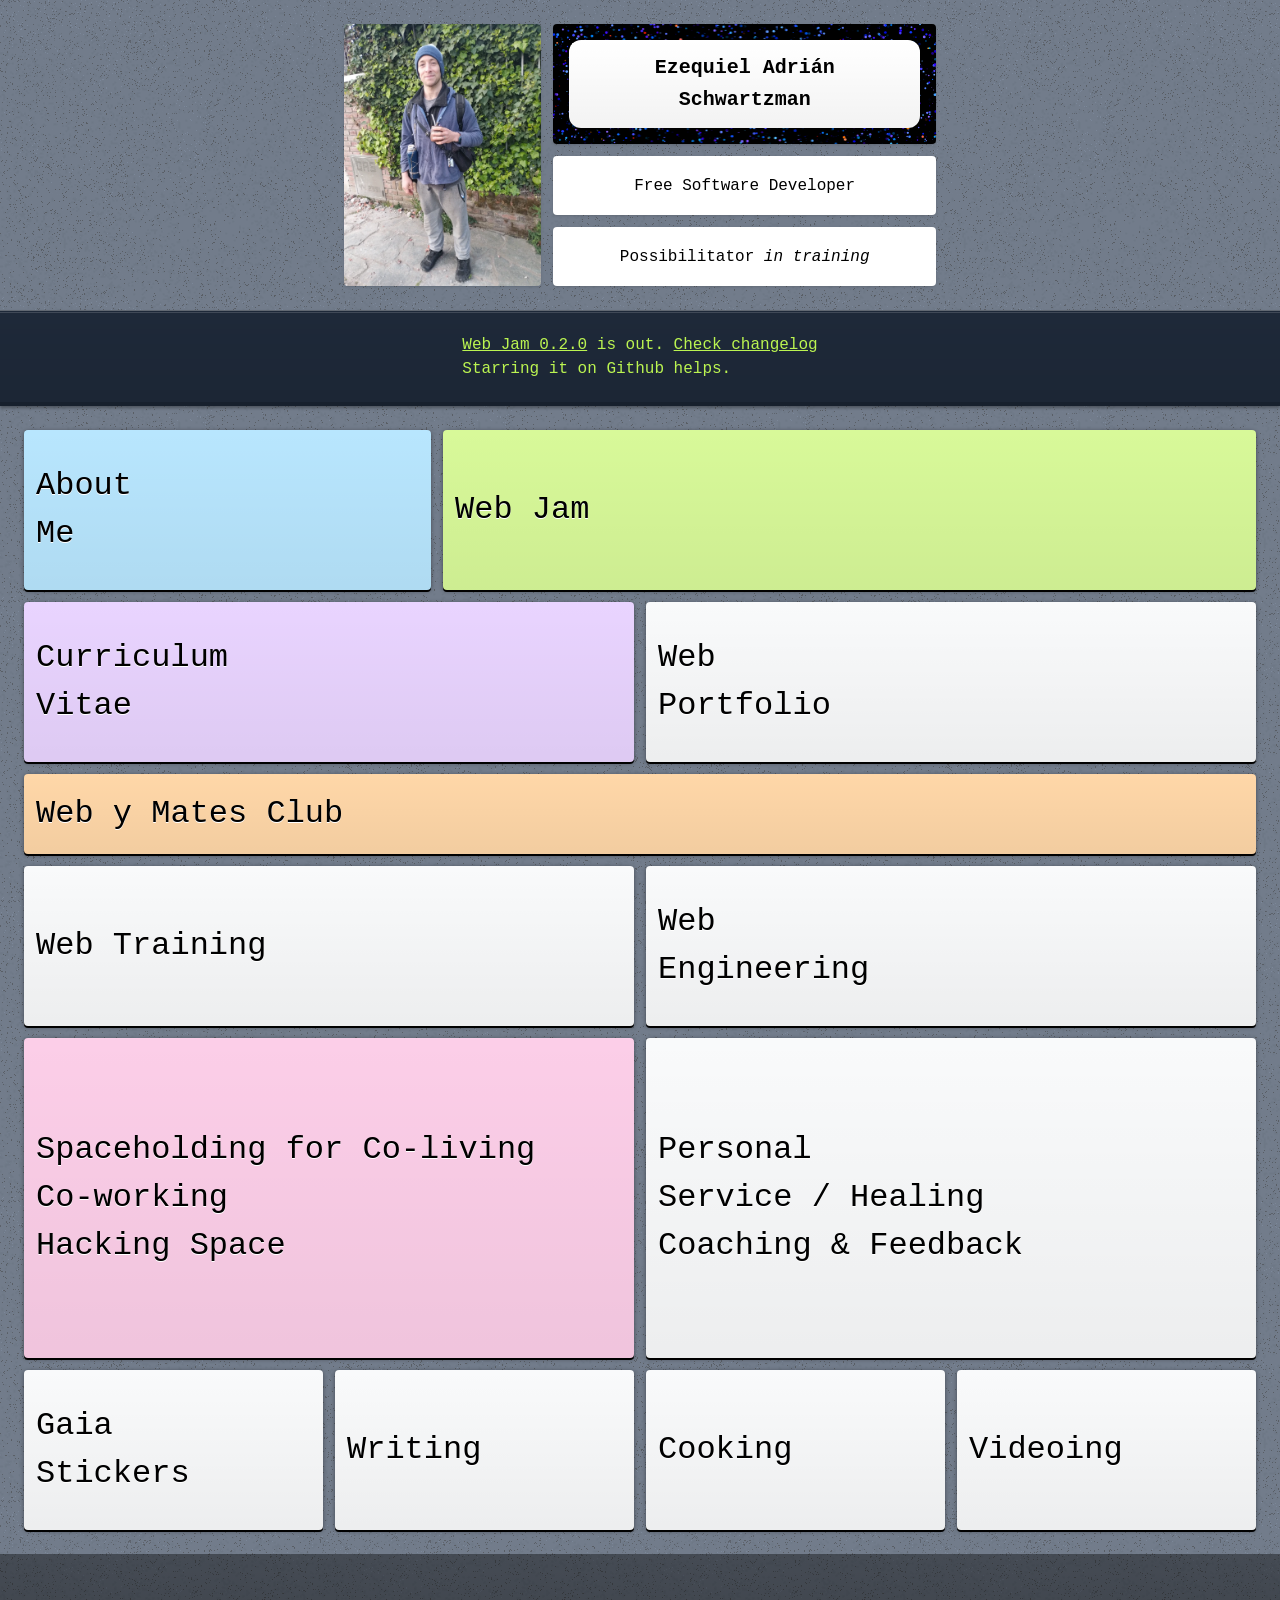
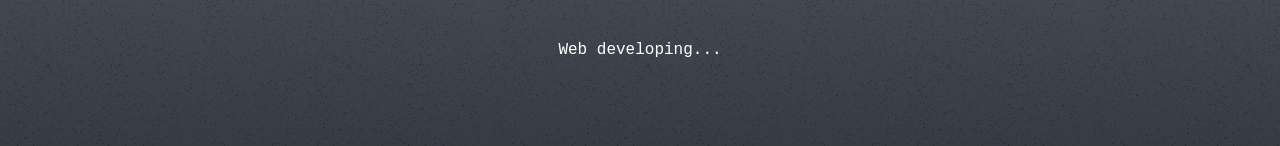
==== commit 69541c81: "Updates" ====
--- a/index.html
+++ b/index.html
@@ -11,62 +11,7 @@
 }</style><link rel="stylesheet" href="style.css"></head><body class="flex flex-col min-h-full bg-[url(./images/old-moon-invert/md.webp)] bg-slate-400"><div class="flex flex-col gap-1 max-w-screen-sm mx-auto p1 sm:p6"><div class="flex gap-1 sm:gap-3"><div class="shrink-0 w-1/2 bg-white/0 shadow-sm sm:w-1/3"><img class="h-full rounded-1" src="./images/ezequiel-humano/md.webp"></div><div class="flex flex-col grow gap-1 font-mono whitespace-nowrap sm:gap-3"><div class="
           flex-cc relative h-full px1 py3 font-bold text-[5vw] text-center text-black
           bg-black lh-160% overflow-hidden rounded-1 shadow-sm sm:h-30 sm:px3 sm:text-5/8
-        "><canvas class="absolute block left-0 top-0 h-100% w-100%" id="stars-canvas"></canvas><a class="absolute flex-cc inset-4 bg-gradient-to-t bg-white from-black/5 rounded-3" href=".">Ezequiel <br class="sm:hidden"> Adrián <br> Schwartzman</a></div><div class="grow hidden px3 text-center bg-white rounded-1 shadow-sm sm:flex-cc"><span>Free Software Developer</span></div><div class="grow hidden px3 text-center bg-white rounded-1 shadow-sm sm:flex-cc"><span>Possibilitator <i>in training</i></span></div></div></div><div class="flex flex-col gap-1 font-mono sm:hidden"><div class="flex-cc grow px3 text-center bg-white h12 rounded-1"><span>Free Software Developer</span></div><div class="flex-cc grow px3 text-center bg-white h12 rounded-1"><span>Possibilitator <i>in training</i></span></div></div></div><div class="
-    flex-cc relative h-24 p6 font-mono text-lime-300
-    b-b-4 b-b-black/20 b-t-1 b-t-white/30 bg-gray-800 bg-linear-to-t from-black/7 shadow-[0_2px_3px_#0005]
-  "><div class="absolute inset-x-0 top-1px h-1px bg-white/15"></div><span><a class="underline" target="_blank" href="https://github.com/zequez/web-jam-editor">Web Jam 0.2.0</a> is out.  <a class="underline" href="https://github.com/Zequez/web-jam-editor/blob/main/CHANGELOG.md" target="_blank">Check changelog</a><br>Starring it on Github helps.</span></div><div class="flex flex-col gap-1 max-w-screen-2xl mx-auto p1 w-full sm:gap-3 sm:p6"> <div class="flex gap-1 h-40 w-full sm:gap-3"><a class="
-      flex-cs px-2 w-1/3 break-all font-mono text-6 text-shadow-[0_1px_0_#fff]
-      @container hover:bg-sky-400 hover:text-shadow-[0_-1px_0_#0006]  hover:text-white bg-sky-200 bg-linear-to-t from-black/5 overflow-hidden rounded-1 shadow-[0_2px_0_#000,0_1px_4px_#0006]
-      sm:px-3 sm:text-8
-    " href="./about" target>About<br>Me</a><a class="
-      flex-cs px-2 w-2/3 break-all font-mono text-6 text-shadow-[0_1px_0_#fff]
-      @container hover:bg-lime-400 hover:text-shadow-[0_-1px_0_#0006]  hover:text-white bg-lime-200 bg-linear-to-t from-black/5 overflow-hidden rounded-1 shadow-[0_2px_0_#000,0_1px_4px_#0006]
-      sm:px-3 sm:text-8
-    " href="https://webjam.space" target="_blank"> Web Jam</a></div><div class="flex gap-1 h-40 w-full sm:gap-3"><a class="
-      flex-cs px-2 w-1/2 break-all font-mono text-6 text-shadow-[0_1px_0_#fff]
-      @container hover:bg-purple-400 hover:text-shadow-[0_-1px_0_#0006]  hover:text-white bg-purple-200 bg-linear-to-t from-black/5 overflow-hidden rounded-1 shadow-[0_2px_0_#000,0_1px_4px_#0006]
-      sm:px-3 sm:text-8
-    " href="https://web7.ezequielschwartzman.org/curriculum-vitae" target="_blank"> Curriculum<br>Vitae</a><a class="
-      flex-cs px-2 w-1/2 break-all font-mono text-6 text-shadow-[0_1px_0_#fff]
-      @container bg-gray-50 bg-undefined-200 bg-linear-to-t from-black/5 overflow-hidden rounded-1 shadow-[0_2px_0_#000,0_1px_4px_#0006]
-      sm:px-3 sm:text-8
-    " target> Web<br>Portfolio</a></div><div class="flex gap-1 h-20 w-full sm:gap-3"><a class="
-      flex-cs px-2 w-1/1 break-all font-mono text-6 text-shadow-[0_1px_0_#fff]
-      @container hover:bg-orange-400 hover:text-shadow-[0_-1px_0_#0006]  hover:text-white bg-orange-200 bg-linear-to-t from-black/5 overflow-hidden rounded-1 shadow-[0_2px_0_#000,0_1px_4px_#0006]
-      sm:px-3 sm:text-8
-    " href="https://webmatesclub.ezequielschwartzman.org/" target="_blank"> Web y Mates Club</a></div><div class="flex gap-1 h-40 w-full sm:gap-3"><a class="
-      flex-cs px-2 w-1/2 break-all font-mono text-6 text-shadow-[0_1px_0_#fff]
-      @container bg-gray-50 bg-undefined-200 bg-linear-to-t from-black/5 overflow-hidden rounded-1 shadow-[0_2px_0_#000,0_1px_4px_#0006]
-      sm:px-3 sm:text-8
-    " target> Web Training</a><a class="
-      flex-cs px-2 w-1/2 break-all font-mono text-6 text-shadow-[0_1px_0_#fff]
-      @container bg-gray-50 bg-undefined-200 bg-linear-to-t from-black/5 overflow-hidden rounded-1 shadow-[0_2px_0_#000,0_1px_4px_#0006]
-      sm:px-3 sm:text-8
-    " target> Web<br>Engineering</a></div><div class="flex gap-1 h-80 w-full sm:gap-3"><a class="
-      flex-cs px-2 w-1/2 break-all font-mono text-6 text-shadow-[0_1px_0_#fff]
-      @container hover:bg-pink-400 hover:text-shadow-[0_-1px_0_#0006]  hover:text-white bg-pink-200 bg-linear-to-t from-black/5 overflow-hidden rounded-1 shadow-[0_2px_0_#000,0_1px_4px_#0006]
-      sm:px-3 sm:text-8
-    " href="https://casanami.art/" target="_blank"> Spaceholding for Co-living<br>Co-working<br>Hacking Space<br></a><a class="
-      flex-cs px-2 w-1/2 break-all font-mono text-6 text-shadow-[0_1px_0_#fff]
-      @container bg-gray-50 bg-undefined-200 bg-linear-to-t from-black/5 overflow-hidden rounded-1 shadow-[0_2px_0_#000,0_1px_4px_#0006]
-      sm:px-3 sm:text-8
-    " target> Personal<br>Service / Healing<br>Coaching & Feedback</a></div><div class="flex gap-1 h-40 w-full sm:gap-3"><a class="
-      flex-cs px-2 w-1/4 break-all font-mono text-6 text-shadow-[0_1px_0_#fff]
-      @container bg-gray-50 bg-undefined-200 bg-linear-to-t from-black/5 overflow-hidden rounded-1 shadow-[0_2px_0_#000,0_1px_4px_#0006]
-      sm:px-3 sm:text-8
-    " target> Gaia<br>Stickers</a><a class="
-      flex-cs px-2 w-1/4 break-all font-mono text-6 text-shadow-[0_1px_0_#fff]
-      @container bg-gray-50 bg-undefined-200 bg-linear-to-t from-black/5 overflow-hidden rounded-1 shadow-[0_2px_0_#000,0_1px_4px_#0006]
-      sm:px-3 sm:text-8
-    " target> Writing</a><a class="
-      flex-cs px-2 w-1/4 break-all font-mono text-6 text-shadow-[0_1px_0_#fff]
-      @container bg-gray-50 bg-undefined-200 bg-linear-to-t from-black/5 overflow-hidden rounded-1 shadow-[0_2px_0_#000,0_1px_4px_#0006]
-      sm:px-3 sm:text-8
-    " target> Cooking</a><a class="
-      flex-cs px-2 w-1/4 break-all font-mono text-6 text-shadow-[0_1px_0_#fff]
-      @container bg-gray-50 bg-undefined-200 bg-linear-to-t from-black/5 overflow-hidden rounded-1 shadow-[0_2px_0_#000,0_1px_4px_#0006]
-      sm:px-3 sm:text-8
-    " target> Videoing</a></div></div><div class="flex-cc h-48 font-mono text-white bg-black/40 bg-linear-to-t from-black/20">Web developing...</div><!-- STARS!--><script>document.addEventListener('DOMContentLoaded', () => {
+        "><canvas class="absolute block left-0 top-0 h-100% w-100%" id="stars-canvas"></canvas><script>document.addEventListener('DOMContentLoaded', () => {
   const canvas = document.getElementById('stars-canvas');
   const ctx = canvas.getContext('2d');
   const density = 20;
@@ -135,4 +80,59 @@
   
   reprocess();;
 })
-</script></body></html>+</script><a class="absolute flex-cc inset-4 bg-gradient-to-t bg-white from-black/5 rounded-3" href=".">Ezequiel <br class="sm:hidden"> Adrián <br> Schwartzman</a></div><div class="grow hidden px3 text-center bg-white rounded-1 shadow-sm sm:flex-cc"><span>Free Software Developer</span></div><div class="grow hidden px3 text-center bg-white rounded-1 shadow-sm sm:flex-cc"><span>Possibilitator <i>in training</i></span></div></div></div><div class="flex flex-col gap-1 font-mono sm:hidden"><div class="flex-cc grow px3 text-center bg-white h12 rounded-1"><span>Free Software Developer</span></div><div class="flex-cc grow px3 text-center bg-white h12 rounded-1"><span>Possibilitator <i>in training</i></span></div></div></div><div class="
+    flex-cc relative h-24 p6 font-mono text-lime-300
+    b-b-4 b-b-black/20 b-t-1 b-t-white/30 bg-gray-800 bg-linear-to-t from-black/7 shadow-[0_2px_3px_#0005]
+  "><div class="absolute inset-x-0 top-1px h-1px bg-white/15"></div><span><a class="underline" target="_blank" href="https://github.com/zequez/web-jam-editor">Web Jam 0.2.0</a> is out.  <a class="underline" href="https://github.com/Zequez/web-jam-editor/blob/main/CHANGELOG.md" target="_blank">Check changelog</a><br>Starring it on Github helps.</span></div><div class="flex flex-col gap-1 max-w-screen-2xl mx-auto p1 w-full sm:gap-3 sm:p6"> <div class="flex gap-1 h-40 w-full sm:gap-3"><a class="
+      flex-cs px-2 w-1/3 break-all font-mono text-6 text-shadow-[0_1px_0_#fff]
+      @container hover:bg-sky-400 hover:text-shadow-[0_-1px_0_#0006]  hover:text-white bg-sky-200 bg-linear-to-t from-black/5 overflow-hidden rounded-1 shadow-[0_2px_0_#000,0_1px_4px_#0006]
+      sm:px-3 sm:text-8
+    " href="./about" target>About<br>Me</a><a class="
+      flex-cs px-2 w-2/3 break-all font-mono text-6 text-shadow-[0_1px_0_#fff]
+      @container hover:bg-lime-400 hover:text-shadow-[0_-1px_0_#0006]  hover:text-white bg-lime-200 bg-linear-to-t from-black/5 overflow-hidden rounded-1 shadow-[0_2px_0_#000,0_1px_4px_#0006]
+      sm:px-3 sm:text-8
+    " href="https://webjam.space" target="_blank"> Web Jam</a></div><div class="flex gap-1 h-40 w-full sm:gap-3"><a class="
+      flex-cs px-2 w-1/2 break-all font-mono text-6 text-shadow-[0_1px_0_#fff]
+      @container hover:bg-purple-400 hover:text-shadow-[0_-1px_0_#0006]  hover:text-white bg-purple-200 bg-linear-to-t from-black/5 overflow-hidden rounded-1 shadow-[0_2px_0_#000,0_1px_4px_#0006]
+      sm:px-3 sm:text-8
+    " href="https://web7.ezequielschwartzman.org/curriculum-vitae" target="_blank"> Curriculum<br>Vitae</a><a class="
+      flex-cs px-2 w-1/2 break-all font-mono text-6 text-shadow-[0_1px_0_#fff]
+      @container bg-gray-50 bg-undefined-200 bg-linear-to-t from-black/5 overflow-hidden rounded-1 shadow-[0_2px_0_#000,0_1px_4px_#0006]
+      sm:px-3 sm:text-8
+    " target> Web<br>Portfolio</a></div><div class="flex gap-1 h-20 w-full sm:gap-3"><a class="
+      flex-cs px-2 w-1/1 break-all font-mono text-6 text-shadow-[0_1px_0_#fff]
+      @container hover:bg-orange-400 hover:text-shadow-[0_-1px_0_#0006]  hover:text-white bg-orange-200 bg-linear-to-t from-black/5 overflow-hidden rounded-1 shadow-[0_2px_0_#000,0_1px_4px_#0006]
+      sm:px-3 sm:text-8
+    " href="https://webmatesclub.ezequielschwartzman.org/" target="_blank"> Web y Mates Club</a></div><div class="flex gap-1 h-40 w-full sm:gap-3"><a class="
+      flex-cs px-2 w-1/2 break-all font-mono text-6 text-shadow-[0_1px_0_#fff]
+      @container bg-gray-50 bg-undefined-200 bg-linear-to-t from-black/5 overflow-hidden rounded-1 shadow-[0_2px_0_#000,0_1px_4px_#0006]
+      sm:px-3 sm:text-8
+    " target> Web Training</a><a class="
+      flex-cs px-2 w-1/2 break-all font-mono text-6 text-shadow-[0_1px_0_#fff]
+      @container bg-gray-50 bg-undefined-200 bg-linear-to-t from-black/5 overflow-hidden rounded-1 shadow-[0_2px_0_#000,0_1px_4px_#0006]
+      sm:px-3 sm:text-8
+    " target> Web<br>Engineering</a></div><div class="flex gap-1 h-80 w-full sm:gap-3"><a class="
+      flex-cs px-2 w-1/2 break-all font-mono text-6 text-shadow-[0_1px_0_#fff]
+      @container hover:bg-pink-400 hover:text-shadow-[0_-1px_0_#0006]  hover:text-white bg-pink-200 bg-linear-to-t from-black/5 overflow-hidden rounded-1 shadow-[0_2px_0_#000,0_1px_4px_#0006]
+      sm:px-3 sm:text-8
+    " href="https://casanami.art/" target="_blank"> Spaceholding for Co-living<br>Co-working<br>Hacking Space<br></a><a class="
+      flex-cs px-2 w-1/2 break-all font-mono text-6 text-shadow-[0_1px_0_#fff]
+      @container bg-gray-50 bg-undefined-200 bg-linear-to-t from-black/5 overflow-hidden rounded-1 shadow-[0_2px_0_#000,0_1px_4px_#0006]
+      sm:px-3 sm:text-8
+    " target> Personal<br>Service / Healing<br>Coaching & Feedback</a></div><div class="flex gap-1 h-40 w-full sm:gap-3"><a class="
+      flex-cs px-2 w-1/4 break-all font-mono text-6 text-shadow-[0_1px_0_#fff]
+      @container bg-gray-50 bg-undefined-200 bg-linear-to-t from-black/5 overflow-hidden rounded-1 shadow-[0_2px_0_#000,0_1px_4px_#0006]
+      sm:px-3 sm:text-8
+    " target> Gaia<br>Stickers</a><a class="
+      flex-cs px-2 w-1/4 break-all font-mono text-6 text-shadow-[0_1px_0_#fff]
+      @container bg-gray-50 bg-undefined-200 bg-linear-to-t from-black/5 overflow-hidden rounded-1 shadow-[0_2px_0_#000,0_1px_4px_#0006]
+      sm:px-3 sm:text-8
+    " target> Writing</a><a class="
+      flex-cs px-2 w-1/4 break-all font-mono text-6 text-shadow-[0_1px_0_#fff]
+      @container bg-gray-50 bg-undefined-200 bg-linear-to-t from-black/5 overflow-hidden rounded-1 shadow-[0_2px_0_#000,0_1px_4px_#0006]
+      sm:px-3 sm:text-8
+    " target> Cooking</a><a class="
+      flex-cs px-2 w-1/4 break-all font-mono text-6 text-shadow-[0_1px_0_#fff]
+      @container bg-gray-50 bg-undefined-200 bg-linear-to-t from-black/5 overflow-hidden rounded-1 shadow-[0_2px_0_#000,0_1px_4px_#0006]
+      sm:px-3 sm:text-8
+    " target> Videoing</a></div></div><div class="flex-cc h-48 font-mono text-white bg-black/40 bg-linear-to-t from-black/20">Web developing...</div></body></html>
--- a/style.css
+++ b/style.css
@@ -28,13 +28,13 @@
 @property --un-gradient-via-position{syntax:"<length-percentage>";inherits:false;initial-value:50%;}
 @property --un-gradient-via-stops{syntax:"*";inherits:false;}
 /* layer: theme */
-:root, :host { --spacing: 0.25rem; --colors-white: #fff; --font-mono: ui-monospace,SFMono-Regular,Menlo,Monaco,Consolas,"Liberation Mono","Courier New",monospace; --fontWeight-bold: 700; --colors-black: #000; --colors-slate-400: oklch(70.4% 0.04 256.788); --colors-lime-300: oklch(89.7% 0.196 126.665); --colors-gray-800: oklch(27.8% 0.033 256.848); --colors-gray-50: oklch(98.5% 0.002 247.839); --colors-sky-200: oklch(90.1% 0.058 230.902); --colors-lime-200: oklch(93.8% 0.127 124.321); --colors-purple-200: oklch(90.2% 0.063 306.703); --colors-orange-200: oklch(90.1% 0.076 70.697); --colors-pink-200: oklch(89.9% 0.061 343.231); --font-sans: ui-sans-serif,system-ui,-apple-system,BlinkMacSystemFont,"Segoe UI",Roboto,"Helvetica Neue",Arial,"Noto Sans",sans-serif,"Apple Color Emoji","Segoe UI Emoji","Segoe UI Symbol","Noto Color Emoji"; --default-font-family: var(--font-sans); --default-monoFont-family: var(--font-mono); --colors-sky-400: oklch(74.6% 0.16 232.661); --colors-lime-400: oklch(84.1% 0.238 128.85); --colors-purple-400: oklch(71.4% 0.203 305.504); --colors-orange-400: oklch(75% 0.183 55.934); --colors-pink-400: oklch(71.8% 0.202 349.761); }
+:root, :host { --spacing: 0.25rem; --colors-white: #fff; --font-mono: ui-monospace,SFMono-Regular,Menlo,Monaco,Consolas,"Liberation Mono","Courier New",monospace; --fontWeight-bold: 700; --colors-black: #000; --colors-slate-400: oklch(70.4% 0.04 256.788); --colors-lime-300: oklch(89.7% 0.196 126.665); --colors-gray-800: oklch(27.8% 0.033 256.848); --colors-sky-200: oklch(90.1% 0.058 230.902); --colors-lime-200: oklch(93.8% 0.127 124.321); --colors-purple-200: oklch(90.2% 0.063 306.703); --colors-gray-50: oklch(98.5% 0.002 247.839); --colors-orange-200: oklch(90.1% 0.076 70.697); --colors-pink-200: oklch(89.9% 0.061 343.231); --colors-sky-400: oklch(74.6% 0.16 232.661); --colors-lime-400: oklch(84.1% 0.238 128.85); --colors-purple-400: oklch(71.4% 0.203 305.504); --colors-orange-400: oklch(75% 0.183 55.934); --colors-pink-400: oklch(71.8% 0.202 349.761); --font-sans: ui-sans-serif,system-ui,-apple-system,BlinkMacSystemFont,"Segoe UI",Roboto,"Helvetica Neue",Arial,"Noto Sans",sans-serif,"Apple Color Emoji","Segoe UI Emoji","Segoe UI Symbol","Noto Color Emoji"; --default-font-family: var(--font-sans); --default-monoFont-family: var(--font-mono); }
 /* layer: base */
  *, ::after, ::before, ::backdrop, ::file-selector-button { box-sizing: border-box;  margin: 0;  padding: 0;  border: 0 solid;  }  html, :host { line-height: 1.5;  -webkit-text-size-adjust: 100%;  tab-size: 4;  font-family: var( --default-font-family, -apple-system, BlinkMacSystemFont, 'Segoe UI', Roboto, 'Helvetica Neue', 'Noto Sans', Arial, sans-serif, 'Apple Color Emoji', 'Segoe UI Emoji', 'Segoe UI Symbol', 'Noto Color Emoji' );  font-feature-settings: var(--default-font-featureSettings, normal);  font-variation-settings: var(--default-font-variationSettings, normal);  -webkit-tap-highlight-color: transparent;  }  hr { height: 0;  color: inherit;  border-top-width: 1px;  }  abbr:where([title]) { -webkit-text-decoration: underline dotted; text-decoration: underline dotted; }  h1, h2, h3, h4, h5, h6 { font-size: inherit; font-weight: inherit; }  a { color: inherit; -webkit-text-decoration: inherit; text-decoration: inherit; }  b, strong { font-weight: bolder; }  code, kbd, samp, pre { font-family: var( --default-monoFont-family, ui-monospace, SFMono-Regular, Menlo, Monaco, Consolas, 'Liberation Mono', 'Courier New', monospace );  font-feature-settings: var(--default-monoFont-featureSettings, normal);  font-variation-settings: var(--default-monoFont-variationSettings, normal);  font-size: 1em;  }  small { font-size: 80%; }  sub, sup { font-size: 75%; line-height: 0; position: relative; vertical-align: baseline; } sub { bottom: -0.25em; } sup { top: -0.5em; }  table { text-indent: 0;  border-color: inherit;  border-collapse: collapse;  }  :-moz-focusring:where(:not(iframe)) { outline: auto; }  progress { vertical-align: baseline; }  summary { display: list-item; }  ol, ul, menu { list-style: none; }  img, svg, video, canvas, audio, iframe, embed, object { display: block;  vertical-align: middle;  }  img, video { max-width: 100%; height: auto; }  button, input, select, optgroup, textarea, ::file-selector-button { font: inherit;  font-feature-settings: inherit;  font-variation-settings: inherit;  letter-spacing: inherit;  color: inherit;  border-radius: 0;  background-color: transparent;  opacity: 1;  }  :where(select:is([multiple], [size])) optgroup { font-weight: bolder; }  :where(select:is([multiple], [size])) optgroup option { padding-inline-start: 20px; }  ::file-selector-button { margin-inline-end: 4px; }  ::placeholder { opacity: 1; }  @supports (not (-webkit-appearance: -apple-pay-button))  or (contain-intrinsic-size: 1px)  { ::placeholder { color: color-mix(in oklab, currentcolor 50%, transparent); } }  textarea { resize: vertical; }  ::-webkit-search-decoration { -webkit-appearance: none; }  ::-webkit-date-and-time-value { min-height: 1lh;  text-align: inherit;  }  ::-webkit-datetime-edit { display: inline-flex; }  ::-webkit-datetime-edit-fields-wrapper { padding: 0; } ::-webkit-datetime-edit, ::-webkit-datetime-edit-year-field, ::-webkit-datetime-edit-month-field, ::-webkit-datetime-edit-day-field, ::-webkit-datetime-edit-hour-field, ::-webkit-datetime-edit-minute-field, ::-webkit-datetime-edit-second-field, ::-webkit-datetime-edit-millisecond-field, ::-webkit-datetime-edit-meridiem-field { padding-block: 0; }  ::-webkit-calendar-picker-indicator { line-height: 1; }  :-moz-ui-invalid { box-shadow: none; }  button, input:where([type='button'], [type='reset'], [type='submit']), ::file-selector-button { appearance: button; }  ::-webkit-inner-spin-button, ::-webkit-outer-spin-button { height: auto; }  [hidden]:where(:not([hidden~='until-found'])) { display: none !important; }
 /* layer: default */
-.text-12\/24{font-size:3rem;line-height:6rem;}
-.text-4\.5\/6{font-size:1.125rem;line-height:1.5rem;}
-.text-8\/12{font-size:2rem;line-height:3rem;}
+.text-3\.7\/6{font-size:0.925rem;line-height:1.5rem;}
+.text-6\/12{font-size:1.5rem;line-height:3rem;}
+.text-8\/24{font-size:2rem;line-height:6rem;}
 .text-\[5vw\]{font-size:5vw;}
 .text-6{font-size:1.5rem;}
 .text-black{color:color-mix(in srgb, var(--colors-black) var(--un-text-opacity), transparent);}
@@ -170,7 +170,7 @@
 }
 @media (min-width: 40rem){
 .sm\:text-5\/8{font-size:1.25rem;line-height:2rem;}
-.sm\:text-18{font-size:4.5rem;}
+.sm\:text-12{font-size:3rem;}
 .sm\:text-8{font-size:2rem;}
 .sm\:p6{padding:calc(var(--spacing) * 6);}
 .sm\:px-3,
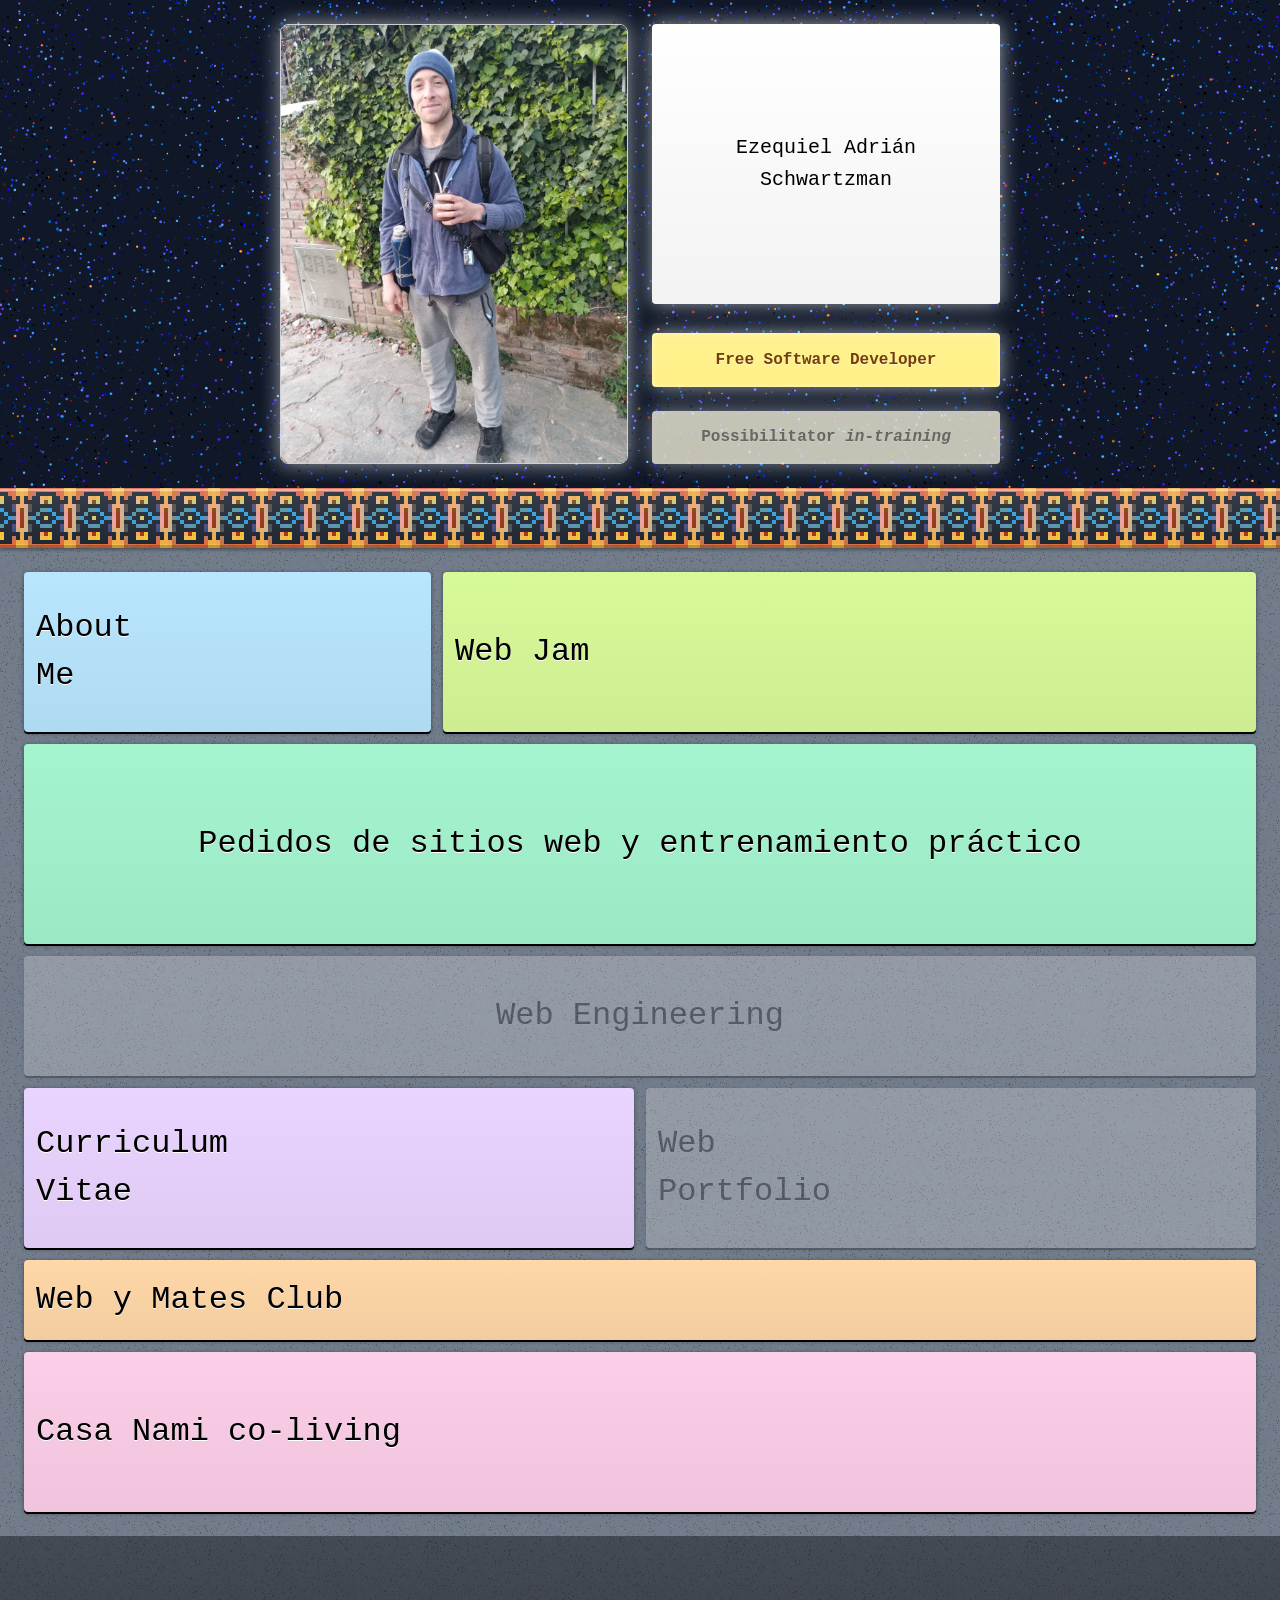
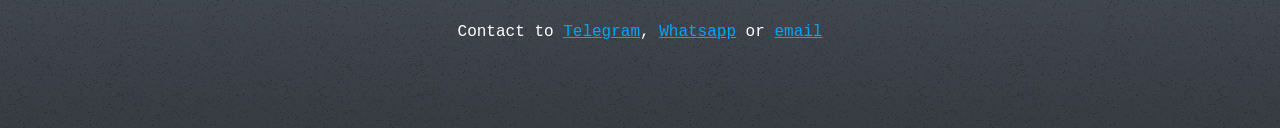
==== commit b6aab045: "Updates" ====
--- a/index.html
+++ b/index.html
@@ -8,13 +8,10 @@
   0% { opacity: 0; }
   20% {opacity: 0;}
   100% { opacity: 1; }
-}</style><link rel="stylesheet" href="style.css"></head><body class="flex flex-col min-h-full bg-[url(./images/old-moon-invert/md.webp)] bg-slate-400"><div class="flex flex-col gap-1 max-w-screen-sm mx-auto p1 sm:p6"><div class="flex gap-1 sm:gap-3"><div class="shrink-0 w-1/2 bg-white/0 shadow-sm sm:w-1/3"><img class="h-full rounded-1" src="./images/ezequiel-humano/md.webp"></div><div class="flex flex-col grow gap-1 font-mono whitespace-nowrap sm:gap-3"><div class="
-          flex-cc relative h-full px1 py3 font-bold text-[5vw] text-center text-black
-          bg-black lh-160% overflow-hidden rounded-1 shadow-sm sm:h-30 sm:px3 sm:text-5/8
-        "><canvas class="absolute block left-0 top-0 h-100% w-100%" id="stars-canvas"></canvas><script>document.addEventListener('DOMContentLoaded', () => {
+}</style><link rel="stylesheet" href="style.css"></head><body class="flex flex-col min-h-full bg-[url(./images/old-moon-invert/md.webp)] bg-slate-400"><div class="relative bg-gray-900"><div class="flex relative z-10 flex-col gap-1 max-w-screen-md mx-auto p3 md:p6 sm:px6 sm:py12"><div class="grid cols-2 gap-3 md:gap-6"><div class="w-full sm:row-span-3 rounded-2 b b-white/80 overflow-hidden shadow-[0_0_20px_0_#fff9] h-110"><img class="size-full object-cover" src="./images/ezequiel-humano/md.webp"></div><!--div[flex flex-col gap-1 font-mono whitespace-nowrap sm:gap-3 md:gap-6]--><a class="text-[5vw] py4 h-full sm:h-70 sm:text-5/8  text-center text-black lh-160% flex-cc inset-4 bg-gradient-to-t bg-white font-mono from-black/5 rounded-1 shadow-[0_0_20px_0_#fff9]" href=".">Ezequiel <br class="sm:hidden"> Adrián <br> Schwartzman</a><div class="grow p3 col-span-2 sm:col-span-1 text-yellow-900 text-center rounded-1 text-shadow-[0_1px_0_#fff8] bg-linear-to-b from-white/10 flex-cc shadow-[0_0_20px_0_#fff9,inset_0_0_6px_#fff8] bg-yellow-200  font-mono font-bold"><span>Free Software Developer</span></div><div class="grow p3 col-span-2 sm:col-span-1 text-yellow-900/70 text-center rounded-1 text-shadow-[0_1px_0_#fff8] bg-linear-to-b from-white/10 flex-cc shadow-[0_0_20px_0_#fff9,inset_0_0_6px_#fff8] bg-yellow-200 saturate-20 opacity-80  font-mono font-bold"><span>Possibilitator <i>in-training</i></span></div></div></div><canvas class="absolute block left-0 top-0 h-100% w-100%" id="stars-canvas"><script>document.addEventListener('DOMContentLoaded', () => {
   const canvas = document.getElementById('stars-canvas');
   const ctx = canvas.getContext('2d');
-  const density = 20;
+  const density = 50;
   let w = 0;
   let h = 0;
   let stars;
@@ -80,59 +77,42 @@
   
   reprocess();;
 })
-</script><a class="absolute flex-cc inset-4 bg-gradient-to-t bg-white from-black/5 rounded-3" href=".">Ezequiel <br class="sm:hidden"> Adrián <br> Schwartzman</a></div><div class="grow hidden px3 text-center bg-white rounded-1 shadow-sm sm:flex-cc"><span>Free Software Developer</span></div><div class="grow hidden px3 text-center bg-white rounded-1 shadow-sm sm:flex-cc"><span>Possibilitator <i>in training</i></span></div></div></div><div class="flex flex-col gap-1 font-mono sm:hidden"><div class="flex-cc grow px3 text-center bg-white h12 rounded-1"><span>Free Software Developer</span></div><div class="flex-cc grow px3 text-center bg-white h12 rounded-1"><span>Possibilitator <i>in training</i></span></div></div></div><div class="
-    flex-cc relative h-24 p6 font-mono text-lime-300
-    b-b-4 b-b-black/20 b-t-1 b-t-white/30 bg-gray-800 bg-linear-to-t from-black/7 shadow-[0_2px_3px_#0005]
-  "><div class="absolute inset-x-0 top-1px h-1px bg-white/15"></div><span><a class="underline" target="_blank" href="https://github.com/zequez/web-jam-editor">Web Jam 0.2.0</a> is out.  <a class="underline" href="https://github.com/Zequez/web-jam-editor/blob/main/CHANGELOG.md" target="_blank">Check changelog</a><br>Starring it on Github helps.</span></div><div class="flex flex-col gap-1 max-w-screen-2xl mx-auto p1 w-full sm:gap-3 sm:p6"> <div class="flex gap-1 h-40 w-full sm:gap-3"><a class="
-      flex-cs px-2 w-1/3 break-all font-mono text-6 text-shadow-[0_1px_0_#fff]
+</script></canvas></div><div class="
+    flex-cc relative h-60px p6 font-mono text-lime-300
+     bg-gray-800 bg-linear-to-t from-black/7 shadow-[0_2px_3px_#0005] saturate-80
+  "><div class="bg-[url(images/pixel-substrate-art/md.webp)] bg-repeat w-full h-full absolute inset-0 [image-rendering:pixelated] bg-size-[48px_60px]"></div><div class="absolute inset-x-0 top-1px h-2px bg-white/40"></div><div class="absolute inset-0 bg-linear-to-b from-white/10"></div><div class="absolute inset-x-0 bottom-0 h-3px bg-black/20"></div></div><div class="flex flex-col gap-1.5 max-w-screen-2xl mx-auto p3 w-full sm:gap-3 sm:p6"> <div class="flex gap-1 h-40 w-full sm:gap-3"><a class="
+      flex-cs px-2 w-1/3 font-mono text-6 text-shadow-[0_1px_0_#fff] hover:duration-100 transition-[background-color] duration-700
       @container hover:bg-sky-400 hover:text-shadow-[0_-1px_0_#0006]  hover:text-white bg-sky-200 bg-linear-to-t from-black/5 overflow-hidden rounded-1 shadow-[0_2px_0_#000,0_1px_4px_#0006]
       sm:px-3 sm:text-8
     " href="./about" target>About<br>Me</a><a class="
-      flex-cs px-2 w-2/3 break-all font-mono text-6 text-shadow-[0_1px_0_#fff]
+      flex-cs px-2 w-2/3 font-mono text-6 text-shadow-[0_1px_0_#fff] hover:duration-100 transition-[background-color] duration-700
       @container hover:bg-lime-400 hover:text-shadow-[0_-1px_0_#0006]  hover:text-white bg-lime-200 bg-linear-to-t from-black/5 overflow-hidden rounded-1 shadow-[0_2px_0_#000,0_1px_4px_#0006]
       sm:px-3 sm:text-8
-    " href="https://webjam.space" target="_blank"> Web Jam</a></div><div class="flex gap-1 h-40 w-full sm:gap-3"><a class="
-      flex-cs px-2 w-1/2 break-all font-mono text-6 text-shadow-[0_1px_0_#fff]
+    " href="https://webjam.space" target="_blank"> Web Jam</a></div><div class="flex gap-1 h-50 w-full sm:gap-3"><a class="
+      flex-cs px-2 w-100% font-mono text-6 text-shadow-[0_1px_0_#fff] hover:duration-100 transition-[background-color] duration-700
+      @container hover:bg-emerald-400 hover:text-shadow-[0_-1px_0_#0006]  hover:text-white bg-emerald-200 bg-linear-to-t from-black/5 overflow-hidden rounded-1 shadow-[0_2px_0_#000,0_1px_4px_#0006]
+      sm:px-3 sm:text-8
+    " href="https://sitios.ezequielschwartzman.org" target="_blank"><div class="text-center w-full">Pedidos de sitios web y entrenamiento práctico</div></a></div><div class="flex gap-1 h-30 w-full sm:gap-3"><a class="
+      flex-cs px-2 w-100% font-mono text-6 text-shadow-[0_1px_0_#fff] hover:duration-100 transition-[background-color] duration-700
+      @container bg-gray-50 opacity-25 bg-undefined-200 bg-linear-to-t from-black/5 overflow-hidden rounded-1 shadow-[0_2px_0_#000,0_1px_4px_#0006]
+      sm:px-3 sm:text-8
+    " target><div class="text-center w-full">Web Engineering</div></a></div><div class="flex gap-1 h-40 w-full sm:gap-3"><a class="
+      flex-cs px-2 w-1/2 font-mono text-6 text-shadow-[0_1px_0_#fff] hover:duration-100 transition-[background-color] duration-700
       @container hover:bg-purple-400 hover:text-shadow-[0_-1px_0_#0006]  hover:text-white bg-purple-200 bg-linear-to-t from-black/5 overflow-hidden rounded-1 shadow-[0_2px_0_#000,0_1px_4px_#0006]
       sm:px-3 sm:text-8
     " href="https://web7.ezequielschwartzman.org/curriculum-vitae" target="_blank"> Curriculum<br>Vitae</a><a class="
-      flex-cs px-2 w-1/2 break-all font-mono text-6 text-shadow-[0_1px_0_#fff]
-      @container bg-gray-50 bg-undefined-200 bg-linear-to-t from-black/5 overflow-hidden rounded-1 shadow-[0_2px_0_#000,0_1px_4px_#0006]
+      flex-cs px-2 w-1/2 font-mono text-6 text-shadow-[0_1px_0_#fff] hover:duration-100 transition-[background-color] duration-700
+      @container bg-gray-50 opacity-25 bg-undefined-200 bg-linear-to-t from-black/5 overflow-hidden rounded-1 shadow-[0_2px_0_#000,0_1px_4px_#0006]
       sm:px-3 sm:text-8
     " target> Web<br>Portfolio</a></div><div class="flex gap-1 h-20 w-full sm:gap-3"><a class="
-      flex-cs px-2 w-1/1 break-all font-mono text-6 text-shadow-[0_1px_0_#fff]
+      flex-cs px-2 w-1/1 font-mono text-6 text-shadow-[0_1px_0_#fff] hover:duration-100 transition-[background-color] duration-700
       @container hover:bg-orange-400 hover:text-shadow-[0_-1px_0_#0006]  hover:text-white bg-orange-200 bg-linear-to-t from-black/5 overflow-hidden rounded-1 shadow-[0_2px_0_#000,0_1px_4px_#0006]
       sm:px-3 sm:text-8
     " href="https://webmatesclub.ezequielschwartzman.org/" target="_blank"> Web y Mates Club</a></div><div class="flex gap-1 h-40 w-full sm:gap-3"><a class="
-      flex-cs px-2 w-1/2 break-all font-mono text-6 text-shadow-[0_1px_0_#fff]
-      @container bg-gray-50 bg-undefined-200 bg-linear-to-t from-black/5 overflow-hidden rounded-1 shadow-[0_2px_0_#000,0_1px_4px_#0006]
-      sm:px-3 sm:text-8
-    " target> Web Training</a><a class="
-      flex-cs px-2 w-1/2 break-all font-mono text-6 text-shadow-[0_1px_0_#fff]
-      @container bg-gray-50 bg-undefined-200 bg-linear-to-t from-black/5 overflow-hidden rounded-1 shadow-[0_2px_0_#000,0_1px_4px_#0006]
-      sm:px-3 sm:text-8
-    " target> Web<br>Engineering</a></div><div class="flex gap-1 h-80 w-full sm:gap-3"><a class="
-      flex-cs px-2 w-1/2 break-all font-mono text-6 text-shadow-[0_1px_0_#fff]
+      flex-cs px-2 w-100% font-mono text-6 text-shadow-[0_1px_0_#fff] hover:duration-100 transition-[background-color] duration-700
       @container hover:bg-pink-400 hover:text-shadow-[0_-1px_0_#0006]  hover:text-white bg-pink-200 bg-linear-to-t from-black/5 overflow-hidden rounded-1 shadow-[0_2px_0_#000,0_1px_4px_#0006]
       sm:px-3 sm:text-8
-    " href="https://casanami.art/" target="_blank"> Spaceholding for Co-living<br>Co-working<br>Hacking Space<br></a><a class="
-      flex-cs px-2 w-1/2 break-all font-mono text-6 text-shadow-[0_1px_0_#fff]
-      @container bg-gray-50 bg-undefined-200 bg-linear-to-t from-black/5 overflow-hidden rounded-1 shadow-[0_2px_0_#000,0_1px_4px_#0006]
-      sm:px-3 sm:text-8
-    " target> Personal<br>Service / Healing<br>Coaching & Feedback</a></div><div class="flex gap-1 h-40 w-full sm:gap-3"><a class="
-      flex-cs px-2 w-1/4 break-all font-mono text-6 text-shadow-[0_1px_0_#fff]
-      @container bg-gray-50 bg-undefined-200 bg-linear-to-t from-black/5 overflow-hidden rounded-1 shadow-[0_2px_0_#000,0_1px_4px_#0006]
-      sm:px-3 sm:text-8
-    " target> Gaia<br>Stickers</a><a class="
-      flex-cs px-2 w-1/4 break-all font-mono text-6 text-shadow-[0_1px_0_#fff]
-      @container bg-gray-50 bg-undefined-200 bg-linear-to-t from-black/5 overflow-hidden rounded-1 shadow-[0_2px_0_#000,0_1px_4px_#0006]
-      sm:px-3 sm:text-8
-    " target> Writing</a><a class="
-      flex-cs px-2 w-1/4 break-all font-mono text-6 text-shadow-[0_1px_0_#fff]
-      @container bg-gray-50 bg-undefined-200 bg-linear-to-t from-black/5 overflow-hidden rounded-1 shadow-[0_2px_0_#000,0_1px_4px_#0006]
-      sm:px-3 sm:text-8
-    " target> Cooking</a><a class="
-      flex-cs px-2 w-1/4 break-all font-mono text-6 text-shadow-[0_1px_0_#fff]
-      @container bg-gray-50 bg-undefined-200 bg-linear-to-t from-black/5 overflow-hidden rounded-1 shadow-[0_2px_0_#000,0_1px_4px_#0006]
-      sm:px-3 sm:text-8
-    " target> Videoing</a></div></div><div class="flex-cc h-48 font-mono text-white bg-black/40 bg-linear-to-t from-black/20">Web developing...</div></body></html>+    " href="https://casanami.art/" target="_blank"> Casa  Nami co-living<br></a><!--+CARD("1/2")  Personal<br/>Service / Healing<br/>Coaching &amp; Feedback--></div><!--+ROW(40)+CARD("1/4")  Gaia<br/>Stickers
++CARD("1/4")  Writing
++CARD("1/4")  Cooking
++CARD("1/4")  Videoing--></div><div class="flex-cc h-48 p4 font-mono text-center text-white bg-black/40 bg-linear-to-t from-black/20"><div>Contact to <a href="https://t.me/ezequielschwartzman" target="_blank" class="text-sky-500 underline">Telegram</a>, <a href="https://wa.me/5492235235568" target="_blank" class="text-sky-500 underline">Whatsapp</a> or <a href="mailto:ezequielschwartzman@gmail.com" target="_blank" class="text-sky-500 underline">email</a></div></div></body></html>
--- a/style.css
+++ b/style.css
@@ -1,9 +1,8 @@
 /* layer: properties */
-@supports ((-webkit-hyphens: none) and (not (margin-trim: inline))) or ((-moz-orient: inline) and (not (color:rgb(from red r g b)))){*, ::before, ::after, ::backdrop{--un-bg-opacity:100%;--un-border-bottom-opacity:100%;--un-border-top-opacity:100%;--un-from-opacity:100%;--un-leading:initial;--un-text-opacity:100%;}}
+@supports ((-webkit-hyphens: none) and (not (margin-trim: inline))) or ((-moz-orient: inline) and (not (color:rgb(from red r g b)))){*, ::before, ::after, ::backdrop{--un-bg-opacity:100%;--un-border-bottom-opacity:100%;--un-border-opacity:100%;--un-border-top-opacity:100%;--un-from-opacity:100%;--un-leading:initial;--un-text-opacity:100%;--un-translate-x:initial;--un-translate-y:initial;--un-translate-z:initial;}}
 @property --un-text-opacity{syntax:"<percentage>";inherits:false;initial-value:100%;}
 @property --un-leading{syntax:"*";inherits:false;}
-@property --un-border-bottom-opacity{syntax:"<percentage>";inherits:false;initial-value:100%;}
-@property --un-border-top-opacity{syntax:"<percentage>";inherits:false;initial-value:100%;}
+@property --un-border-opacity{syntax:"<percentage>";inherits:false;initial-value:100%;}
 @property --un-bg-opacity{syntax:"<percentage>";inherits:false;initial-value:100%;}
 @property --un-inset-ring-color{syntax:"*";inherits:false;}
 @property --un-inset-ring-shadow{syntax:"*";inherits:false;initial-value:0 0 #0000;}
@@ -27,8 +26,17 @@
 @property --un-gradient-via{syntax:"<color>";inherits:false;initial-value:#0000;}
 @property --un-gradient-via-position{syntax:"<length-percentage>";inherits:false;initial-value:50%;}
 @property --un-gradient-via-stops{syntax:"*";inherits:false;}
+@property --un-blur{syntax:"*";inherits:false;}
+@property --un-brightness{syntax:"*";inherits:false;}
+@property --un-contrast{syntax:"*";inherits:false;}
+@property --un-drop-shadow{syntax:"*";inherits:false;}
+@property --un-grayscale{syntax:"*";inherits:false;}
+@property --un-hue-rotate{syntax:"*";inherits:false;}
+@property --un-invert{syntax:"*";inherits:false;}
+@property --un-saturate{syntax:"*";inherits:false;}
+@property --un-sepia{syntax:"*";inherits:false;}
 /* layer: theme */
-:root, :host { --spacing: 0.25rem; --colors-white: #fff; --font-mono: ui-monospace,SFMono-Regular,Menlo,Monaco,Consolas,"Liberation Mono","Courier New",monospace; --fontWeight-bold: 700; --colors-black: #000; --colors-slate-400: oklch(70.4% 0.04 256.788); --colors-lime-300: oklch(89.7% 0.196 126.665); --colors-gray-800: oklch(27.8% 0.033 256.848); --colors-sky-200: oklch(90.1% 0.058 230.902); --colors-lime-200: oklch(93.8% 0.127 124.321); --colors-purple-200: oklch(90.2% 0.063 306.703); --colors-gray-50: oklch(98.5% 0.002 247.839); --colors-orange-200: oklch(90.1% 0.076 70.697); --colors-pink-200: oklch(89.9% 0.061 343.231); --colors-sky-400: oklch(74.6% 0.16 232.661); --colors-lime-400: oklch(84.1% 0.238 128.85); --colors-purple-400: oklch(71.4% 0.203 305.504); --colors-orange-400: oklch(75% 0.183 55.934); --colors-pink-400: oklch(71.8% 0.202 349.761); --font-sans: ui-sans-serif,system-ui,-apple-system,BlinkMacSystemFont,"Segoe UI",Roboto,"Helvetica Neue",Arial,"Noto Sans",sans-serif,"Apple Color Emoji","Segoe UI Emoji","Segoe UI Symbol","Noto Color Emoji"; --default-font-family: var(--font-sans); --default-monoFont-family: var(--font-mono); }
+:root, :host { --spacing: 0.25rem; --font-mono: ui-monospace,SFMono-Regular,Menlo,Monaco,Consolas,"Liberation Mono","Courier New",monospace; --fontWeight-bold: 700; --colors-gray-200: oklch(92.8% 0.006 264.531); --colors-black: #000; --colors-white: #fff; --colors-sky-500: oklch(68.5% 0.169 237.323); --font-sans: ui-sans-serif,system-ui,-apple-system,BlinkMacSystemFont,"Segoe UI",Roboto,"Helvetica Neue",Arial,"Noto Sans",sans-serif,"Apple Color Emoji","Segoe UI Emoji","Segoe UI Symbol","Noto Color Emoji"; --default-font-family: var(--font-sans); --default-monoFont-family: var(--font-mono); --colors-slate-400: oklch(70.4% 0.04 256.788); --colors-lime-300: oklch(89.7% 0.196 126.665); --colors-gray-800: oklch(27.8% 0.033 256.848); --colors-sky-200: oklch(90.1% 0.058 230.902); --colors-lime-200: oklch(93.8% 0.127 124.321); --colors-blue-200: oklch(88.2% 0.059 254.128); --colors-purple-200: oklch(90.2% 0.063 306.703); --colors-gray-50: oklch(98.5% 0.002 247.839); --colors-orange-200: oklch(90.1% 0.076 70.697); --colors-pink-200: oklch(89.9% 0.061 343.231); --colors-amber-100: oklch(96.2% 0.059 95.617); --colors-lime-100: oklch(96.7% 0.067 122.328); --colors-gray-600: oklch(44.6% 0.03 256.802); --colors-sky-400: oklch(74.6% 0.16 232.661); --colors-lime-400: oklch(84.1% 0.238 128.85); --colors-blue-400: oklch(70.7% 0.165 254.624); --colors-purple-400: oklch(71.4% 0.203 305.504); --colors-orange-400: oklch(75% 0.183 55.934); --colors-pink-400: oklch(71.8% 0.202 349.761); --colors-emerald-200: oklch(90.5% 0.093 164.15); --colors-emerald-400: oklch(76.5% 0.177 163.223); --colors-green-200: oklch(92.5% 0.084 155.995); --colors-green-400: oklch(79.2% 0.209 151.711); --default-transition-timingFunction: cubic-bezier(0.4, 0, 0.2, 1); --default-transition-duration: 150ms; --colors-red-DEFAULT: oklch(70.4% 0.191 22.216); --colors-gray-900: oklch(21% 0.034 264.665); --colors-yellow-DEFAULT: oklch(85.2% 0.199 91.936); --colors-yellow-200: oklch(94.5% 0.129 101.54); --colors-yellow-700: oklch(55.4% 0.135 66.442); --colors-yellow-800: oklch(47.6% 0.114 61.907); --colors-yellow-900: oklch(42.1% 0.095 57.708); --colors-amber-200: oklch(92.4% 0.12 95.746); --colors-yellow-100: oklch(97.3% 0.071 103.193); }
 /* layer: base */
  *, ::after, ::before, ::backdrop, ::file-selector-button { box-sizing: border-box;  margin: 0;  padding: 0;  border: 0 solid;  }  html, :host { line-height: 1.5;  -webkit-text-size-adjust: 100%;  tab-size: 4;  font-family: var( --default-font-family, -apple-system, BlinkMacSystemFont, 'Segoe UI', Roboto, 'Helvetica Neue', 'Noto Sans', Arial, sans-serif, 'Apple Color Emoji', 'Segoe UI Emoji', 'Segoe UI Symbol', 'Noto Color Emoji' );  font-feature-settings: var(--default-font-featureSettings, normal);  font-variation-settings: var(--default-font-variationSettings, normal);  -webkit-tap-highlight-color: transparent;  }  hr { height: 0;  color: inherit;  border-top-width: 1px;  }  abbr:where([title]) { -webkit-text-decoration: underline dotted; text-decoration: underline dotted; }  h1, h2, h3, h4, h5, h6 { font-size: inherit; font-weight: inherit; }  a { color: inherit; -webkit-text-decoration: inherit; text-decoration: inherit; }  b, strong { font-weight: bolder; }  code, kbd, samp, pre { font-family: var( --default-monoFont-family, ui-monospace, SFMono-Regular, Menlo, Monaco, Consolas, 'Liberation Mono', 'Courier New', monospace );  font-feature-settings: var(--default-monoFont-featureSettings, normal);  font-variation-settings: var(--default-monoFont-variationSettings, normal);  font-size: 1em;  }  small { font-size: 80%; }  sub, sup { font-size: 75%; line-height: 0; position: relative; vertical-align: baseline; } sub { bottom: -0.25em; } sup { top: -0.5em; }  table { text-indent: 0;  border-color: inherit;  border-collapse: collapse;  }  :-moz-focusring:where(:not(iframe)) { outline: auto; }  progress { vertical-align: baseline; }  summary { display: list-item; }  ol, ul, menu { list-style: none; }  img, svg, video, canvas, audio, iframe, embed, object { display: block;  vertical-align: middle;  }  img, video { max-width: 100%; height: auto; }  button, input, select, optgroup, textarea, ::file-selector-button { font: inherit;  font-feature-settings: inherit;  font-variation-settings: inherit;  letter-spacing: inherit;  color: inherit;  border-radius: 0;  background-color: transparent;  opacity: 1;  }  :where(select:is([multiple], [size])) optgroup { font-weight: bolder; }  :where(select:is([multiple], [size])) optgroup option { padding-inline-start: 20px; }  ::file-selector-button { margin-inline-end: 4px; }  ::placeholder { opacity: 1; }  @supports (not (-webkit-appearance: -apple-pay-button))  or (contain-intrinsic-size: 1px)  { ::placeholder { color: color-mix(in oklab, currentcolor 50%, transparent); } }  textarea { resize: vertical; }  ::-webkit-search-decoration { -webkit-appearance: none; }  ::-webkit-date-and-time-value { min-height: 1lh;  text-align: inherit;  }  ::-webkit-datetime-edit { display: inline-flex; }  ::-webkit-datetime-edit-fields-wrapper { padding: 0; } ::-webkit-datetime-edit, ::-webkit-datetime-edit-year-field, ::-webkit-datetime-edit-month-field, ::-webkit-datetime-edit-day-field, ::-webkit-datetime-edit-hour-field, ::-webkit-datetime-edit-minute-field, ::-webkit-datetime-edit-second-field, ::-webkit-datetime-edit-millisecond-field, ::-webkit-datetime-edit-meridiem-field { padding-block: 0; }  ::-webkit-calendar-picker-indicator { line-height: 1; }  :-moz-ui-invalid { box-shadow: none; }  button, input:where([type='button'], [type='reset'], [type='submit']), ::file-selector-button { appearance: button; }  ::-webkit-inner-spin-button, ::-webkit-outer-spin-button { height: auto; }  [hidden]:where(:not([hidden~='until-found'])) { display: none !important; }
 /* layer: default */
@@ -41,39 +49,43 @@
 .text-black\/66{color:color-mix(in srgb, var(--colors-black) 66%, transparent);}
 .text-black\/77{color:color-mix(in srgb, var(--colors-black) 77%, transparent);}
 .text-lime-300{color:color-mix(in srgb, var(--colors-lime-300) var(--un-text-opacity), transparent);}
+.text-sky-500{color:color-mix(in srgb, var(--colors-sky-500) var(--un-text-opacity), transparent);}
 .text-white{color:color-mix(in srgb, var(--colors-white) var(--un-text-opacity), transparent);}
+.text-yellow-900{color:color-mix(in srgb, var(--colors-yellow-900) var(--un-text-opacity), transparent);}
+.text-yellow-900\/70{color:color-mix(in srgb, var(--colors-yellow-900) 70%, transparent);}
 .hover\:text-white:hover{color:color-mix(in srgb, var(--colors-white) var(--un-text-opacity), transparent);}
 .lh-160\%{--un-leading:160%;line-height:160%;}
 .font-bold{--un-font-weight:var(--fontWeight-bold);font-weight:var(--fontWeight-bold);}
-.font-mono{font-family:var(--font-mono);}
+.font-mono,
+[font-mono=""]{font-family:var(--font-mono);}
 .text-shadow-\[0_1px_0_\#fff\]{--un-text-shadow:0 1px 0 var(--un-text-shadow-color, rgb(255 255 255));text-shadow:var(--un-text-shadow);}
+.text-shadow-\[0_1px_0_\#fff8\]{--un-text-shadow:0 1px 0 var(--un-text-shadow-color, rgb(255 255 255 / 0.53));text-shadow:var(--un-text-shadow);}
 .hover\:text-shadow-\[0_-1px_0_\#0006\]:hover{--un-text-shadow:0 -1px 0 var(--un-text-shadow-color, rgb(0 0 0 / 0.4));text-shadow:var(--un-text-shadow);}
 .mx-auto{margin-inline:auto;}
 .my{margin-block:calc(var(--spacing) * 4);}
 .mb24{margin-bottom:calc(var(--spacing) * 24);}
 .me{margin-inline-end:calc(var(--spacing) * 4);}
-.p1{padding:calc(var(--spacing) * 1);}
 .p3{padding:calc(var(--spacing) * 3);}
+.p4{padding:calc(var(--spacing) * 4);}
 .p6{padding:calc(var(--spacing) * 6);}
-.px-1,
-.px1{padding-inline:calc(var(--spacing) * 1);}
 .px-2{padding-inline:calc(var(--spacing) * 2);}
-.px3{padding-inline:calc(var(--spacing) * 3);}
-.py3{padding-block:calc(var(--spacing) * 3);}
+.px-3{padding-inline:calc(var(--spacing) * 3);}
+.py4{padding-block:calc(var(--spacing) * 4);}
 .pb24\!{padding-bottom:calc(var(--spacing) * 24) !important;}
 .text-center{text-align:center;}
-.b-b-4{border-bottom-width:4px;}
-.b-b-black\/20{border-bottom-color:color-mix(in srgb, var(--colors-black) 20%, transparent);}
-.b-t-1{border-top-width:1px;}
-.b-t-white\/30{border-top-color:color-mix(in srgb, var(--colors-white) 30%, transparent);}
+.b{border-width:1px;}
+.b-white\/80{border-color:color-mix(in srgb, var(--colors-white) 80%, transparent);}
 .rounded-1{border-radius:0.25rem;}
-.rounded-3{border-radius:0.75rem;}
+.rounded-2{border-radius:0.5rem;}
 .rounded-b-8{border-bottom-left-radius:2rem;border-bottom-right-radius:2rem;}
 .bg-\[url\(\.\/images\/old-moon-invert\/md\.webp\)\]{--un-url:url(./images/old-moon-invert/md.webp);background-image:var(--un-url);}
-.bg-black{background-color:color-mix(in srgb, var(--colors-black) var(--un-bg-opacity), transparent);}
+.bg-\[url\(images\/pixel-substrate-art\/md\.webp\)\]{--un-url:url(images/pixel-substrate-art/md.webp);background-image:var(--un-url);}
+.bg-black\/20{background-color:color-mix(in srgb, var(--colors-black) 20%, transparent);}
 .bg-black\/40{background-color:color-mix(in srgb, var(--colors-black) 40%, transparent);}
+.bg-emerald-200{background-color:color-mix(in srgb, var(--colors-emerald-200) var(--un-bg-opacity), transparent);}
 .bg-gray-50{background-color:color-mix(in srgb, var(--colors-gray-50) var(--un-bg-opacity), transparent);}
 .bg-gray-800{background-color:color-mix(in srgb, var(--colors-gray-800) var(--un-bg-opacity), transparent);}
+.bg-gray-900{background-color:color-mix(in srgb, var(--colors-gray-900) var(--un-bg-opacity), transparent);}
 .bg-lime-200{background-color:color-mix(in srgb, var(--colors-lime-200) var(--un-bg-opacity), transparent);}
 .bg-orange-200{background-color:color-mix(in srgb, var(--colors-orange-200) var(--un-bg-opacity), transparent);}
 .bg-pink-200{background-color:color-mix(in srgb, var(--colors-pink-200) var(--un-bg-opacity), transparent);}
@@ -81,63 +93,87 @@
 .bg-sky-200{background-color:color-mix(in srgb, var(--colors-sky-200) var(--un-bg-opacity), transparent);}
 .bg-slate-400{background-color:color-mix(in srgb, var(--colors-slate-400) var(--un-bg-opacity), transparent);}
 .bg-white{background-color:color-mix(in srgb, var(--colors-white) var(--un-bg-opacity), transparent);}
-.bg-white\/0{background-color:color-mix(in srgb, var(--colors-white) 0%, transparent);}
-.bg-white\/15{background-color:color-mix(in srgb, var(--colors-white) 15%, transparent);}
+.bg-white\/40{background-color:color-mix(in srgb, var(--colors-white) 40%, transparent);}
+.bg-yellow-200{background-color:color-mix(in srgb, var(--colors-yellow-200) var(--un-bg-opacity), transparent);}
+.hover\:bg-emerald-400:hover{background-color:color-mix(in srgb, var(--colors-emerald-400) var(--un-bg-opacity), transparent);}
 .hover\:bg-lime-400:hover{background-color:color-mix(in srgb, var(--colors-lime-400) var(--un-bg-opacity), transparent);}
 .hover\:bg-orange-400:hover{background-color:color-mix(in srgb, var(--colors-orange-400) var(--un-bg-opacity), transparent);}
 .hover\:bg-pink-400:hover{background-color:color-mix(in srgb, var(--colors-pink-400) var(--un-bg-opacity), transparent);}
 .hover\:bg-purple-400:hover{background-color:color-mix(in srgb, var(--colors-purple-400) var(--un-bg-opacity), transparent);}
 .hover\:bg-sky-400:hover{background-color:color-mix(in srgb, var(--colors-sky-400) var(--un-bg-opacity), transparent);}
+.opacity-25{opacity:25%;}
+.opacity-80{opacity:80%;}
 .\@container{container-type:inline-size;}
 .underline{text-decoration-line:underline;}
 .flex{display:flex;}
-.shrink-0{flex-shrink:0;}
 .grow{flex-grow:1;}
-.flex-col{flex-direction:column;}
-.gap-1{gap:calc(var(--spacing) * 1);}
+.flex-col,
+[flex-col=""]{flex-direction:column;}
+.gap-1,
+[gap-1=""]{gap:calc(var(--spacing) * 1);}
+.gap-1\.5{gap:calc(var(--spacing) * 1.5);}
+.gap-3{gap:calc(var(--spacing) * 3);}
+.grid{display:grid;}
+.col-span-2{grid-column:span 2/span 2;}
+.cols-2{grid-template-columns:repeat(2,minmax(0,1fr));}
+.size-full{width:100%;height:100%;}
 .h-100\%,
 .h-full,
 [h-full=""]{height:100%;}
-.h-1px{height:1px;}
+.h-110{height:calc(var(--spacing) * 110);}
 .h-20{height:calc(var(--spacing) * 20);}
-.h-24{height:calc(var(--spacing) * 24);}
+.h-2px{height:2px;}
+.h-30{height:calc(var(--spacing) * 30);}
+.h-3px{height:3px;}
 .h-40{height:calc(var(--spacing) * 40);}
 .h-48{height:calc(var(--spacing) * 48);}
-.h-80{height:calc(var(--spacing) * 80);}
-.h12{height:calc(var(--spacing) * 12);}
+.h-50{height:calc(var(--spacing) * 50);}
+.h-60px{height:60px;}
 .min-h-full{min-height:100%;}
 .w-1\/1,
 .w-100\%,
 .w-full{width:100%;}
 .w-1\/2{width:50%;}
 .w-1\/3{width:33.3333333333%;}
-.w-1\/4{width:25%;}
 .w-2\/3{width:66.6666666667%;}
 .max-w-screen-2xl{max-width:96rem;}
 .max-w-screen-md{max-width:48rem;}
-.max-w-screen-sm{max-width:40rem;}
 .block{display:block;}
-.hidden{display:none;}
 .resize{resize:both;}
-.whitespace-nowrap{white-space:nowrap;}
-.break-all{word-break:break-all;}
+.whitespace-nowrap,
+[whitespace-nowrap=""]{white-space:nowrap;}
+.shadow-\[0_0_20px_0_\#fff9\,inset_0_0_6px_\#fff8\]{--un-shadow:0 0 20px 0 #fff9,inset 0 0 6px #fff8;box-shadow:var(--un-inset-shadow), var(--un-inset-ring-shadow), var(--un-ring-offset-shadow), var(--un-ring-shadow), var(--un-shadow);}
+.shadow-\[0_0_20px_0_\#fff9\]{--un-shadow:0 0 20px 0 var(--un-shadow-color, rgb(255 255 255 / 0.6));box-shadow:var(--un-inset-shadow), var(--un-inset-ring-shadow), var(--un-ring-offset-shadow), var(--un-ring-shadow), var(--un-shadow);}
 .shadow-\[0_2px_0_\#000\,0_1px_4px_\#0006\]{--un-shadow:0 2px 0 #000,0 1px 4px #0006;box-shadow:var(--un-inset-shadow), var(--un-inset-ring-shadow), var(--un-ring-offset-shadow), var(--un-ring-shadow), var(--un-shadow);}
 .shadow-\[0_2px_3px_\#0005\]{--un-shadow:0 2px 3px var(--un-shadow-color, rgb(0 0 0 / 0.33));box-shadow:var(--un-inset-shadow), var(--un-inset-ring-shadow), var(--un-ring-offset-shadow), var(--un-ring-shadow), var(--un-shadow);}
 .shadow-\[2px_1px_3px_\#0005\,-2px_1px_3px_\#0005\]{--un-shadow:2px 1px 3px #0005,-2px 1px 3px #0005;box-shadow:var(--un-inset-shadow), var(--un-inset-ring-shadow), var(--un-ring-offset-shadow), var(--un-ring-shadow), var(--un-shadow);}
-.shadow-sm{--un-shadow:0 1px 3px 0 var(--un-shadow-color, rgb(0 0 0 / 0.1)),0 1px 2px -1px var(--un-shadow-color, rgb(0 0 0 / 0.1));box-shadow:var(--un-inset-shadow), var(--un-inset-ring-shadow), var(--un-ring-offset-shadow), var(--un-ring-shadow), var(--un-shadow);}
+.transition-\[background-color\]{transition-property:background-color;transition-timing-function:var(--un-ease, var(--default-transition-timingFunction));transition-duration:var(--un-duration, var(--default-transition-duration));}
+.duration-700{--un-duration:700ms;transition-duration:700ms;}
+.hover\:duration-100:hover{--un-duration:100ms;transition-duration:100ms;}
+.\[image-rendering\:pixelated\]{image-rendering:pixelated;}
+.inset-0{inset:calc(var(--spacing) * 0);}
 .inset-4{inset:calc(var(--spacing) * 4);}
 .inset-x-0{inset-inline:calc(var(--spacing) * 0);}
+.bottom-0{bottom:calc(var(--spacing) * 0);}
 .left-0{left:calc(var(--spacing) * 0);}
 .top-0{top:calc(var(--spacing) * 0);}
 .top-1px{top:1px;}
 .absolute{position:absolute;}
 .relative{position:relative;}
+.z-10{z-index:10;}
 .overflow-hidden{overflow:hidden;}
 .from-black\/20{--un-from-opacity:20%;--un-gradient-from:color-mix(in oklab, var(--colors-black) var(--un-from-opacity), transparent);--un-gradient-stops:var(--un-gradient-via-stops, var(--un-gradient-position), var(--un-gradient-from) var(--un-gradient-from-position), var(--un-gradient-to) var(--un-gradient-to-position));}
 .from-black\/5{--un-from-opacity:5%;--un-gradient-from:color-mix(in oklab, var(--colors-black) var(--un-from-opacity), transparent);--un-gradient-stops:var(--un-gradient-via-stops, var(--un-gradient-position), var(--un-gradient-from) var(--un-gradient-from-position), var(--un-gradient-to) var(--un-gradient-to-position));}
 .from-black\/7{--un-from-opacity:7%;--un-gradient-from:color-mix(in oklab, var(--colors-black) var(--un-from-opacity), transparent);--un-gradient-stops:var(--un-gradient-via-stops, var(--un-gradient-position), var(--un-gradient-from) var(--un-gradient-from-position), var(--un-gradient-to) var(--un-gradient-to-position));}
+.from-white\/10{--un-from-opacity:10%;--un-gradient-from:color-mix(in oklab, var(--colors-white) var(--un-from-opacity), transparent);--un-gradient-stops:var(--un-gradient-via-stops, var(--un-gradient-position), var(--un-gradient-from) var(--un-gradient-from-position), var(--un-gradient-to) var(--un-gradient-to-position));}
 .bg-gradient-to-t,
 .bg-linear-to-t{--un-gradient-position:to top in oklab;background-image:linear-gradient(var(--un-gradient-stops));}
+.bg-linear-to-b{--un-gradient-position:to bottom in oklab;background-image:linear-gradient(var(--un-gradient-stops));}
+.bg-size-\[48px_60px\]{background-size:48px 60px;}
+.bg-repeat{background-repeat:repeat;}
+.object-cover{object-fit:cover;}
+.saturate-20{--un-saturate:saturate(20%);filter:var(--un-blur,) var(--un-brightness,) var(--un-contrast,) var(--un-grayscale,) var(--un-hue-rotate,) var(--un-invert,) var(--un-saturate,) var(--un-sepia,) var(--un-drop-shadow,);}
+.saturate-80{--un-saturate:saturate(80%);filter:var(--un-blur,) var(--un-brightness,) var(--un-contrast,) var(--un-grayscale,) var(--un-hue-rotate,) var(--un-invert,) var(--un-saturate,) var(--un-sepia,) var(--un-drop-shadow,);}
 .flex-cc{display:flex;align-items:center;justify-content:center;}
 .flex-cs{display:flex;align-items:center;justify-content:flex-start;}
 @supports (color: color-mix(in lab, red, red)){
@@ -145,14 +181,18 @@
 .text-black\/66{color:color-mix(in oklab, var(--colors-black) 66%, transparent);}
 .text-black\/77{color:color-mix(in oklab, var(--colors-black) 77%, transparent);}
 .text-lime-300{color:color-mix(in oklab, var(--colors-lime-300) var(--un-text-opacity), transparent);}
+.text-sky-500{color:color-mix(in oklab, var(--colors-sky-500) var(--un-text-opacity), transparent);}
 .text-white{color:color-mix(in oklab, var(--colors-white) var(--un-text-opacity), transparent);}
+.text-yellow-900{color:color-mix(in oklab, var(--colors-yellow-900) var(--un-text-opacity), transparent);}
+.text-yellow-900\/70{color:color-mix(in oklab, var(--colors-yellow-900) 70%, transparent);}
 .hover\:text-white:hover{color:color-mix(in oklab, var(--colors-white) var(--un-text-opacity), transparent);}
-.b-b-black\/20{border-bottom-color:color-mix(in oklab, var(--colors-black) 20%, transparent);}
-.b-t-white\/30{border-top-color:color-mix(in oklab, var(--colors-white) 30%, transparent);}
-.bg-black{background-color:color-mix(in oklab, var(--colors-black) var(--un-bg-opacity), transparent);}
+.b-white\/80{border-color:color-mix(in oklab, var(--colors-white) 80%, transparent);}
+.bg-black\/20{background-color:color-mix(in oklab, var(--colors-black) 20%, transparent);}
 .bg-black\/40{background-color:color-mix(in oklab, var(--colors-black) 40%, transparent);}
+.bg-emerald-200{background-color:color-mix(in oklab, var(--colors-emerald-200) var(--un-bg-opacity), transparent);}
 .bg-gray-50{background-color:color-mix(in oklab, var(--colors-gray-50) var(--un-bg-opacity), transparent);}
 .bg-gray-800{background-color:color-mix(in oklab, var(--colors-gray-800) var(--un-bg-opacity), transparent);}
+.bg-gray-900{background-color:color-mix(in oklab, var(--colors-gray-900) var(--un-bg-opacity), transparent);}
 .bg-lime-200{background-color:color-mix(in oklab, var(--colors-lime-200) var(--un-bg-opacity), transparent);}
 .bg-orange-200{background-color:color-mix(in oklab, var(--colors-orange-200) var(--un-bg-opacity), transparent);}
 .bg-pink-200{background-color:color-mix(in oklab, var(--colors-pink-200) var(--un-bg-opacity), transparent);}
@@ -160,8 +200,9 @@
 .bg-sky-200{background-color:color-mix(in oklab, var(--colors-sky-200) var(--un-bg-opacity), transparent);}
 .bg-slate-400{background-color:color-mix(in oklab, var(--colors-slate-400) var(--un-bg-opacity), transparent);}
 .bg-white{background-color:color-mix(in oklab, var(--colors-white) var(--un-bg-opacity), transparent);}
-.bg-white\/0{background-color:color-mix(in oklab, var(--colors-white) 0%, transparent);}
-.bg-white\/15{background-color:color-mix(in oklab, var(--colors-white) 15%, transparent);}
+.bg-white\/40{background-color:color-mix(in oklab, var(--colors-white) 40%, transparent);}
+.bg-yellow-200{background-color:color-mix(in oklab, var(--colors-yellow-200) var(--un-bg-opacity), transparent);}
+.hover\:bg-emerald-400:hover{background-color:color-mix(in oklab, var(--colors-emerald-400) var(--un-bg-opacity), transparent);}
 .hover\:bg-lime-400:hover{background-color:color-mix(in oklab, var(--colors-lime-400) var(--un-bg-opacity), transparent);}
 .hover\:bg-orange-400:hover{background-color:color-mix(in oklab, var(--colors-orange-400) var(--un-bg-opacity), transparent);}
 .hover\:bg-pink-400:hover{background-color:color-mix(in oklab, var(--colors-pink-400) var(--un-bg-opacity), transparent);}
@@ -173,12 +214,19 @@
 .sm\:text-12{font-size:3rem;}
 .sm\:text-8{font-size:2rem;}
 .sm\:p6{padding:calc(var(--spacing) * 6);}
-.sm\:px-3,
-.sm\:px3{padding-inline:calc(var(--spacing) * 3);}
-.sm\:px-6{padding-inline:calc(var(--spacing) * 6);}
-.sm\:gap-3{gap:calc(var(--spacing) * 3);}
-.sm\:h-30{height:calc(var(--spacing) * 30);}
-.sm\:w-1\/3{width:33.3333333333%;}
+.sm\:px-3{padding-inline:calc(var(--spacing) * 3);}
+.sm\:px-6,
+.sm\:px6{padding-inline:calc(var(--spacing) * 6);}
+.sm\:py12{padding-block:calc(var(--spacing) * 12);}
+.sm\:gap-3,
+[sm\:gap-3=""]{gap:calc(var(--spacing) * 3);}
+.sm\:col-span-1{grid-column:span 1/span 1;}
+.sm\:row-span-3{grid-row:span 3/span 3;}
+.sm\:h-70{height:calc(var(--spacing) * 70);}
 .sm\:hidden{display:none;}
-.sm\:flex-cc{display:flex;align-items:center;justify-content:center;}
+}
+@media (min-width: 48rem){
+.md\:p6{padding:calc(var(--spacing) * 6);}
+.md\:gap-6,
+[md\:gap-6=""]{gap:calc(var(--spacing) * 6);}
 }
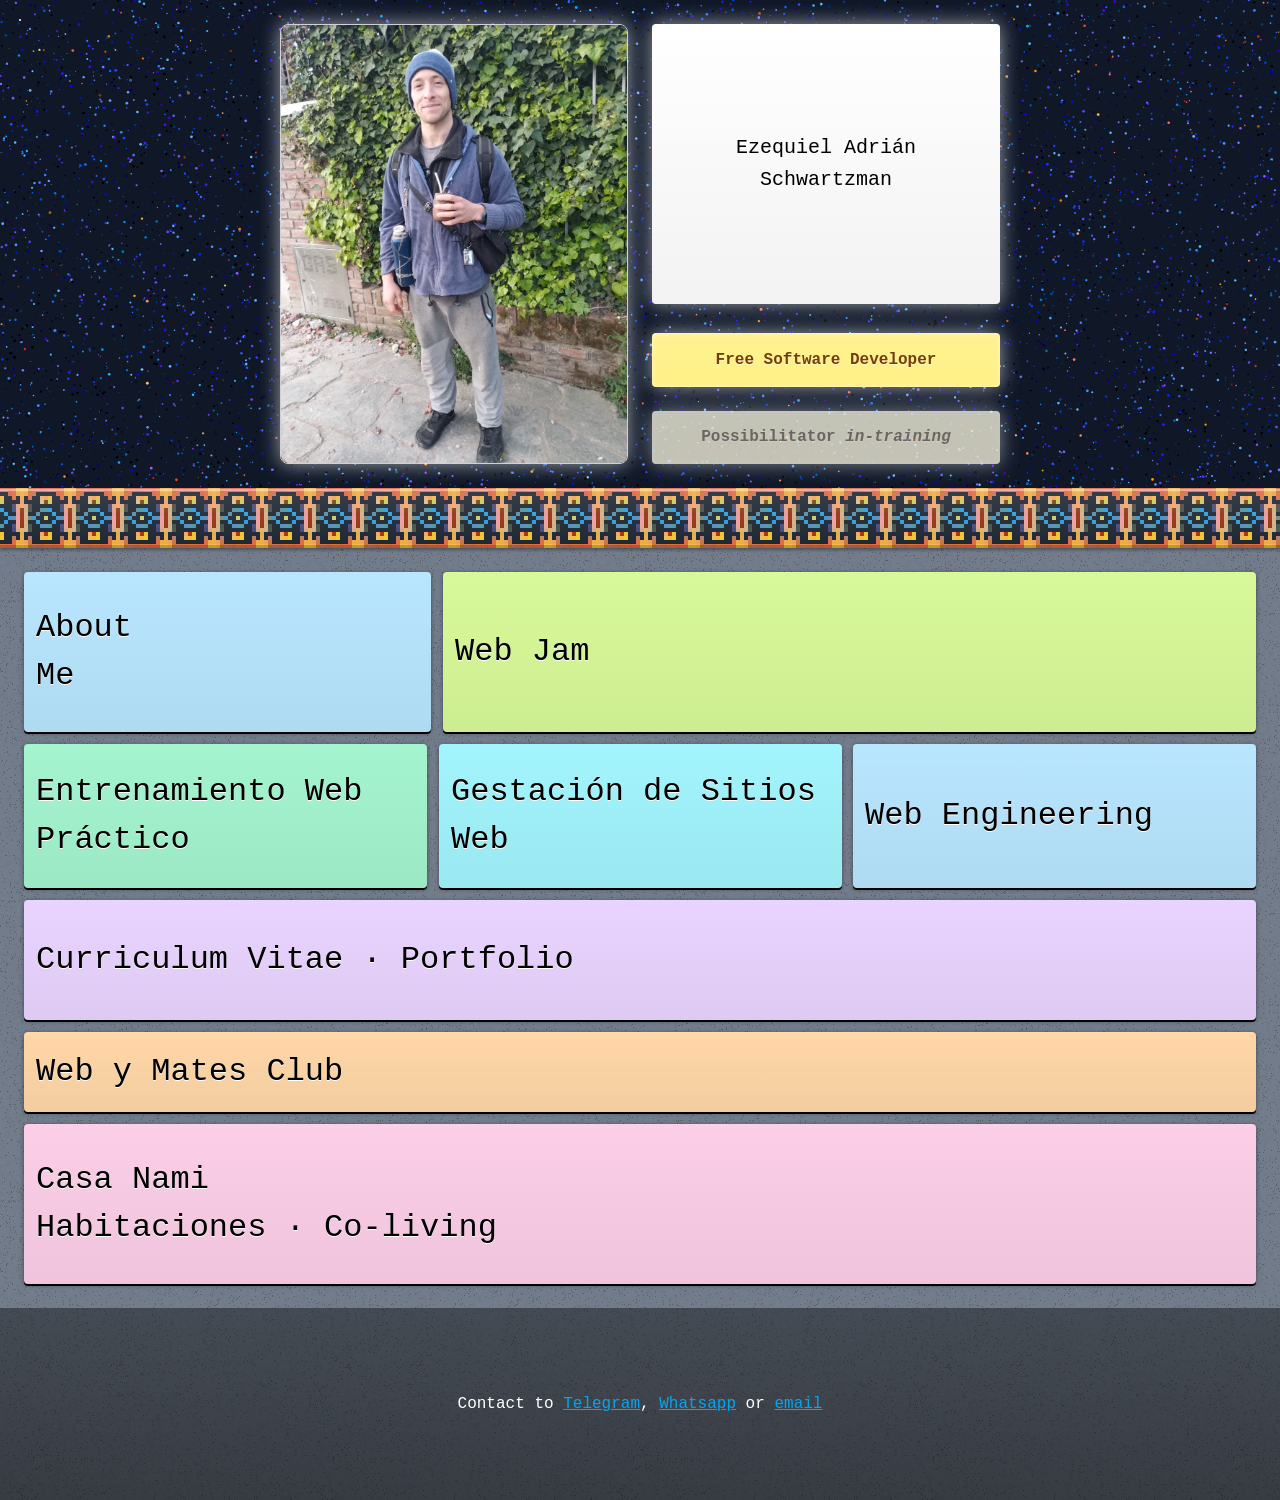
==== commit 9baa47bc: "Updates" ====
--- a/index.html
+++ b/index.html
@@ -4,11 +4,19 @@
 
       const $$ = (selector, context = document) =>
         context.querySelectorAll(selector);
-    </script><base href="/"><title>Ezequiel Adrián Schwartzman</title><meta content="https://github.com/zequez/ezequiel-webjam" name="webjam-source"><meta content="width=device-width, initial-scale=1" name="viewport"><meta charset="utf-8"><link rel="icon" type="image/svg+xml" href="data:image/svg+xml,<svg xmlns=&quot;http://www.w3.org/2000/svg&quot; viewBox=&quot;0 0 100 100&quot;><text y=&quot;.9em&quot; font-size=&quot;90&quot;>🌟</text></svg>"><style>@keyframes fade-in {
+    </script><base href="/"><title>Ezequiel Adrián Schwartzman</title><meta content="width=device-width, initial-scale=1" name="viewport"><meta charset="utf-8"><link rel="icon" type="image/svg+xml" href="data:image/svg+xml,<svg xmlns=&quot;http://www.w3.org/2000/svg&quot; viewBox=&quot;0 0 100 100&quot;><text y=&quot;.9em&quot; font-size=&quot;90&quot;>🌟</text></svg>"><style>@keyframes fade-in {
   0% { opacity: 0; }
   20% {opacity: 0;}
   100% { opacity: 1; }
-}</style><link rel="stylesheet" href="style.css"></head><body class="flex flex-col min-h-full bg-[url(./images/old-moon-invert/md.webp)] bg-slate-400"><div class="relative bg-gray-900"><div class="flex relative z-10 flex-col gap-1 max-w-screen-md mx-auto p3 md:p6 sm:px6 sm:py12"><div class="grid cols-2 gap-3 md:gap-6"><div class="w-full sm:row-span-3 rounded-2 b b-white/80 overflow-hidden shadow-[0_0_20px_0_#fff9] h-110"><img class="size-full object-cover" src="./images/ezequiel-humano/md.webp"></div><!--div[flex flex-col gap-1 font-mono whitespace-nowrap sm:gap-3 md:gap-6]--><a class="text-[5vw] py4 h-full sm:h-70 sm:text-5/8  text-center text-black lh-160% flex-cc inset-4 bg-gradient-to-t bg-white font-mono from-black/5 rounded-1 shadow-[0_0_20px_0_#fff9]" href=".">Ezequiel <br class="sm:hidden"> Adrián <br> Schwartzman</a><div class="grow p3 col-span-2 sm:col-span-1 text-yellow-900 text-center rounded-1 text-shadow-[0_1px_0_#fff8] bg-linear-to-b from-white/10 flex-cc shadow-[0_0_20px_0_#fff9,inset_0_0_6px_#fff8] bg-yellow-200  font-mono font-bold"><span>Free Software Developer</span></div><div class="grow p3 col-span-2 sm:col-span-1 text-yellow-900/70 text-center rounded-1 text-shadow-[0_1px_0_#fff8] bg-linear-to-b from-white/10 flex-cc shadow-[0_0_20px_0_#fff9,inset_0_0_6px_#fff8] bg-yellow-200 saturate-20 opacity-80  font-mono font-bold"><span>Possibilitator <i>in-training</i></span></div></div></div><canvas class="absolute block left-0 top-0 h-100% w-100%" id="stars-canvas"><script>document.addEventListener('DOMContentLoaded', () => {
+}
+
+.md h1, .md h2, .md h3, .md p, .md ul, .md ol {
+  margin-block:calc(var(--spacing) * 3);
+}
+
+.md h1 {
+  font-size:1.5rem;line-height:3rem;
+}</style><link rel="stylesheet" href="style.css"></head><body class="flex flex-col min-h-full bg-[url(./images/old-moon-invert/md.webp)] bg-slate-400"><div class="relative bg-gray-900"><div class="flex flex-col relative z-10 gap-1 max-w-screen-md mx-auto p3 md:p6 sm:px6 sm:py12"><div class="grid gap-3 cols-2 md:gap-6"><div class="h-110 w-full b b-white/80 overflow-hidden rounded-2 shadow-[0_0_20px_0_#fff9] sm:row-span-3"><img class="size-full object-cover" src="./images/ezequiel-humano/md.webp"></div><!--div[flex flex-col gap-1 font-mono whitespace-nowrap sm:gap-3 md:gap-6]--><a class="flex-cc inset-4 h-full py4 font-mono text-[5vw] text-center text-black bg-gradient-to-t bg-white from-black/5 lh-160% rounded-1 shadow-[0_0_20px_0_#fff9] sm:h-70 sm:text-5/8" href=".">Ezequiel <br class="sm:hidden"> Adrián <br> Schwartzman</a><div class="flex-cc grow p3 font-bold font-mono text-center text-shadow-[0_1px_0_#fff8] text-yellow-900 bg-linear-to-b bg-yellow-200 col-span-2 from-white/10 rounded-1 shadow-[0_0_20px_0_#fff9,inset_0_0_6px_#fff8] sm:col-span-1"><span>Free Software Developer</span></div><div class="flex-cc grow p3 font-bold font-mono text-center text-shadow-[0_1px_0_#fff8] text-yellow-900/70 bg-linear-to-b bg-yellow-200 col-span-2 from-white/10 opacity-80 rounded-1 saturate-20 shadow-[0_0_20px_0_#fff9,inset_0_0_6px_#fff8] sm:col-span-1"><span>Possibilitator <i>in-training</i></span></div></div></div><canvas class="absolute block left-0 top-0 h-100% w-100%" id="stars-canvas"><script>document.addEventListener('DOMContentLoaded', () => {
   const canvas = document.getElementById('stars-canvas');
   const ctx = canvas.getContext('2d');
   const density = 50;
@@ -77,42 +85,20 @@
   
   reprocess();;
 })
-</script></canvas></div><div class="
-    flex-cc relative h-60px p6 font-mono text-lime-300
-     bg-gray-800 bg-linear-to-t from-black/7 shadow-[0_2px_3px_#0005] saturate-80
-  "><div class="bg-[url(images/pixel-substrate-art/md.webp)] bg-repeat w-full h-full absolute inset-0 [image-rendering:pixelated] bg-size-[48px_60px]"></div><div class="absolute inset-x-0 top-1px h-2px bg-white/40"></div><div class="absolute inset-0 bg-linear-to-b from-white/10"></div><div class="absolute inset-x-0 bottom-0 h-3px bg-black/20"></div></div><div class="flex flex-col gap-1.5 max-w-screen-2xl mx-auto p3 w-full sm:gap-3 sm:p6"> <div class="flex gap-1 h-40 w-full sm:gap-3"><a class="
-      flex-cs px-2 w-1/3 font-mono text-6 text-shadow-[0_1px_0_#fff] hover:duration-100 transition-[background-color] duration-700
-      @container hover:bg-sky-400 hover:text-shadow-[0_-1px_0_#0006]  hover:text-white bg-sky-200 bg-linear-to-t from-black/5 overflow-hidden rounded-1 shadow-[0_2px_0_#000,0_1px_4px_#0006]
-      sm:px-3 sm:text-8
-    " href="./about" target>About<br>Me</a><a class="
-      flex-cs px-2 w-2/3 font-mono text-6 text-shadow-[0_1px_0_#fff] hover:duration-100 transition-[background-color] duration-700
-      @container hover:bg-lime-400 hover:text-shadow-[0_-1px_0_#0006]  hover:text-white bg-lime-200 bg-linear-to-t from-black/5 overflow-hidden rounded-1 shadow-[0_2px_0_#000,0_1px_4px_#0006]
-      sm:px-3 sm:text-8
-    " href="https://webjam.space" target="_blank"> Web Jam</a></div><div class="flex gap-1 h-50 w-full sm:gap-3"><a class="
-      flex-cs px-2 w-100% font-mono text-6 text-shadow-[0_1px_0_#fff] hover:duration-100 transition-[background-color] duration-700
-      @container hover:bg-emerald-400 hover:text-shadow-[0_-1px_0_#0006]  hover:text-white bg-emerald-200 bg-linear-to-t from-black/5 overflow-hidden rounded-1 shadow-[0_2px_0_#000,0_1px_4px_#0006]
-      sm:px-3 sm:text-8
-    " href="https://sitios.ezequielschwartzman.org" target="_blank"><div class="text-center w-full">Pedidos de sitios web y entrenamiento práctico</div></a></div><div class="flex gap-1 h-30 w-full sm:gap-3"><a class="
-      flex-cs px-2 w-100% font-mono text-6 text-shadow-[0_1px_0_#fff] hover:duration-100 transition-[background-color] duration-700
-      @container bg-gray-50 opacity-25 bg-undefined-200 bg-linear-to-t from-black/5 overflow-hidden rounded-1 shadow-[0_2px_0_#000,0_1px_4px_#0006]
-      sm:px-3 sm:text-8
-    " target><div class="text-center w-full">Web Engineering</div></a></div><div class="flex gap-1 h-40 w-full sm:gap-3"><a class="
-      flex-cs px-2 w-1/2 font-mono text-6 text-shadow-[0_1px_0_#fff] hover:duration-100 transition-[background-color] duration-700
-      @container hover:bg-purple-400 hover:text-shadow-[0_-1px_0_#0006]  hover:text-white bg-purple-200 bg-linear-to-t from-black/5 overflow-hidden rounded-1 shadow-[0_2px_0_#000,0_1px_4px_#0006]
-      sm:px-3 sm:text-8
-    " href="https://web7.ezequielschwartzman.org/curriculum-vitae" target="_blank"> Curriculum<br>Vitae</a><a class="
-      flex-cs px-2 w-1/2 font-mono text-6 text-shadow-[0_1px_0_#fff] hover:duration-100 transition-[background-color] duration-700
-      @container bg-gray-50 opacity-25 bg-undefined-200 bg-linear-to-t from-black/5 overflow-hidden rounded-1 shadow-[0_2px_0_#000,0_1px_4px_#0006]
-      sm:px-3 sm:text-8
-    " target> Web<br>Portfolio</a></div><div class="flex gap-1 h-20 w-full sm:gap-3"><a class="
-      flex-cs px-2 w-1/1 font-mono text-6 text-shadow-[0_1px_0_#fff] hover:duration-100 transition-[background-color] duration-700
-      @container hover:bg-orange-400 hover:text-shadow-[0_-1px_0_#0006]  hover:text-white bg-orange-200 bg-linear-to-t from-black/5 overflow-hidden rounded-1 shadow-[0_2px_0_#000,0_1px_4px_#0006]
-      sm:px-3 sm:text-8
-    " href="https://webmatesclub.ezequielschwartzman.org/" target="_blank"> Web y Mates Club</a></div><div class="flex gap-1 h-40 w-full sm:gap-3"><a class="
-      flex-cs px-2 w-100% font-mono text-6 text-shadow-[0_1px_0_#fff] hover:duration-100 transition-[background-color] duration-700
-      @container hover:bg-pink-400 hover:text-shadow-[0_-1px_0_#0006]  hover:text-white bg-pink-200 bg-linear-to-t from-black/5 overflow-hidden rounded-1 shadow-[0_2px_0_#000,0_1px_4px_#0006]
-      sm:px-3 sm:text-8
-    " href="https://casanami.art/" target="_blank"> Casa  Nami co-living<br></a><!--+CARD("1/2")  Personal<br/>Service / Healing<br/>Coaching &amp; Feedback--></div><!--+ROW(40)+CARD("1/4")  Gaia<br/>Stickers
+</script></canvas></div><div class="flex-cc relative h-60px p6 font-mono text-lime-300 bg-gray-800 bg-linear-to-t from-black/7 saturate-80 shadow-[0_2px_3px_#0005]"><div class="absolute inset-0 h-full w-full bg-[url(images/pixel-substrate-art/md.webp)] bg-repeat bg-size-[48px_60px] [image-rendering:pixelated]"></div><div class="absolute inset-x-0 top-1px h-2px bg-white/40"></div><div class="absolute inset-0 bg-linear-to-b from-white/10"></div><div class="absolute bottom-0 inset-x-0 h-3px bg-black/20"></div></div><div class="flex flex-col gap-1.5 max-w-screen-2xl mx-auto p3 w-full sm:gap-3 sm:p6"> <div class="flex gap-1 h-40 w-full sm:gap-3"><a class="flex-cs px-2 w-1/3 font-mono text-6 text-shadow-[0_1px_0_#fff] @container hover:bg-sky-400 hover:text-shadow-[0_-1px_0_#0006]  hover:text-white bg-sky-200 bg-linear-to-t from-black/5 overflow-hidden rounded-1 shadow-[0_2px_0_#000,0_1px_4px_#0006] duration-700 transition-[background-color] hover:duration-100 sm:px-3 sm:text-8" href="./about" target>About<br>Me</a><a class="flex-cs px-2 w-2/3 font-mono text-6 text-shadow-[0_1px_0_#fff] @container hover:bg-lime-400 hover:text-shadow-[0_-1px_0_#0006]  hover:text-white bg-lime-200 bg-linear-to-t from-black/5 overflow-hidden rounded-1 shadow-[0_2px_0_#000,0_1px_4px_#0006] duration-700 transition-[background-color] hover:duration-100 sm:px-3 sm:text-8" href="https://webjam.space" target="_blank"> Web Jam</a></div><!-- +ROW(50) div(class=`w-1/3`)
+  | Te enseño lo que sé
+  br
+  | Prácticas presenciales 1-1 conmigo donde te guío para que puedas avanzar por tu cuenta
+div(class=`w-1/3`)
+  | Te armo lo que me pidas
+  br
+  | Sitios web, herramientas a medida, hojas de cálculo, aplicaciones.
+div(class=`w-1/3`) 
+  | Me sumo a tu equipo
+  br
+  | Estoy a disposición para tomar responsabilidad por una parte de tu proyecto. Y te comunicacás conmigo como con un empleado.
+--><div class="flex gap-1 h-auto w-full sm:gap-3"><a class="flex-cs px-2 w-1/3 py6 font-mono text-6 text-shadow-[0_1px_0_#fff] @container hover:bg-emerald-400 hover:text-shadow-[0_-1px_0_#0006]  hover:text-white bg-emerald-200 bg-linear-to-t from-black/5 overflow-hidden rounded-1 shadow-[0_2px_0_#000,0_1px_4px_#0006] duration-700 transition-[background-color] hover:duration-100 sm:px-3 sm:text-8" href="https://sitios.ezequielschwartzman.org" target="_blank">Entrenamiento Web Práctico</a><a class="flex-cs px-2 w-1/3 py6 font-mono text-6 text-shadow-[0_1px_0_#fff] @container hover:bg-cyan-400 hover:text-shadow-[0_-1px_0_#0006]  hover:text-white bg-cyan-200 bg-linear-to-t from-black/5 overflow-hidden rounded-1 shadow-[0_2px_0_#000,0_1px_4px_#0006] duration-700 transition-[background-color] hover:duration-100 sm:px-3 sm:text-8" href="gestacion-sitios" target>Gestación de Sitios Web </a><a class="flex-cs px-2 w-1/3 py6 font-mono text-6 text-shadow-[0_1px_0_#fff] @container hover:bg-sky-400 hover:text-shadow-[0_-1px_0_#0006]  hover:text-white bg-sky-200 bg-linear-to-t from-black/5 overflow-hidden rounded-1 shadow-[0_2px_0_#000,0_1px_4px_#0006] duration-700 transition-[background-color] hover:duration-100 sm:px-3 sm:text-8" href="engineering" target>Web Engineering</a></div><div class="flex gap-1 h-30 w-full sm:gap-3"><a class="flex-cs px-2 w-1/1 font-mono text-6 text-shadow-[0_1px_0_#fff] @container hover:bg-purple-400 hover:text-shadow-[0_-1px_0_#0006]  hover:text-white bg-purple-200 bg-linear-to-t from-black/5 overflow-hidden rounded-1 shadow-[0_2px_0_#000,0_1px_4px_#0006] duration-700 transition-[background-color] hover:duration-100 sm:px-3 sm:text-8" href="https://web7.ezequielschwartzman.org/curriculum-vitae" target="_blank"> Curriculum Vitae · Portfolio</a></div><div class="flex gap-1 h-20 w-full sm:gap-3"><a class="flex-cs px-2 w-1/1 font-mono text-6 text-shadow-[0_1px_0_#fff] @container hover:bg-orange-400 hover:text-shadow-[0_-1px_0_#0006]  hover:text-white bg-orange-200 bg-linear-to-t from-black/5 overflow-hidden rounded-1 shadow-[0_2px_0_#000,0_1px_4px_#0006] duration-700 transition-[background-color] hover:duration-100 sm:px-3 sm:text-8" href="https://webmatesclub.ezequielschwartzman.org/" target="_blank"> Web y Mates Club</a></div><div class="flex gap-1 h-40 w-full sm:gap-3"><a class="flex-cs px-2 w-100% font-mono text-6 text-shadow-[0_1px_0_#fff] @container hover:bg-pink-400 hover:text-shadow-[0_-1px_0_#0006]  hover:text-white bg-pink-200 bg-linear-to-t from-black/5 overflow-hidden rounded-1 shadow-[0_2px_0_#000,0_1px_4px_#0006] duration-700 transition-[background-color] hover:duration-100 sm:px-3 sm:text-8" href="https://casanami.art/" target="_blank"> Casa Nami <br>  Habitaciones · Co-living<br></a><!--+CARD("1/2")  Personal<br/>Service / Healing<br/>Coaching &amp; Feedback--></div><!--+ROW(40)+CARD("1/4")  Gaia<br/>Stickers
 +CARD("1/4")  Writing
 +CARD("1/4")  Cooking
-+CARD("1/4")  Videoing--></div><div class="flex-cc h-48 p4 font-mono text-center text-white bg-black/40 bg-linear-to-t from-black/20"><div>Contact to <a href="https://t.me/ezequielschwartzman" target="_blank" class="text-sky-500 underline">Telegram</a>, <a href="https://wa.me/5492235235568" target="_blank" class="text-sky-500 underline">Whatsapp</a> or <a href="mailto:ezequielschwartzman@gmail.com" target="_blank" class="text-sky-500 underline">email</a></div></div></body></html>++CARD("1/4")  Videoing
+--></div><div class="flex-cc h-48 p4 font-mono text-center text-white bg-black/40 bg-linear-to-t from-black/20"><div>Contact to <a href="https://t.me/ezequielschwartzman" target="_blank" class="text-sky-500 underline">Telegram</a>, <a href="https://wa.me/5492235235568" target="_blank" class="text-sky-500 underline">Whatsapp</a> or <a href="mailto:ezequielschwartzman@gmail.com" target="_blank" class="text-sky-500 underline">email</a></div></div></body></html>
--- a/style.css
+++ b/style.css
@@ -1,5 +1,5 @@
 /* layer: properties */
-@supports ((-webkit-hyphens: none) and (not (margin-trim: inline))) or ((-moz-orient: inline) and (not (color:rgb(from red r g b)))){*, ::before, ::after, ::backdrop{--un-bg-opacity:100%;--un-border-bottom-opacity:100%;--un-border-opacity:100%;--un-border-top-opacity:100%;--un-from-opacity:100%;--un-leading:initial;--un-text-opacity:100%;--un-translate-x:initial;--un-translate-y:initial;--un-translate-z:initial;}}
+@supports ((-webkit-hyphens: none) and (not (margin-trim: inline))) or ((-moz-orient: inline) and (not (color:rgb(from red r g b)))){*, ::before, ::after, ::backdrop{--un-bg-opacity:100%;--un-border-opacity:100%;--un-from-opacity:100%;--un-leading:initial;--un-scale-x:1;--un-scale-y:1;--un-scale-z:1;--un-shadow-opacity:100%;--un-text-opacity:100%;--un-text-shadow-opacity:100%;--un-to-opacity:100%;--un-translate-x:initial;--un-translate-y:initial;--un-translate-z:initial;}}
 @property --un-text-opacity{syntax:"<percentage>";inherits:false;initial-value:100%;}
 @property --un-leading{syntax:"*";inherits:false;}
 @property --un-border-opacity{syntax:"<percentage>";inherits:false;initial-value:100%;}
@@ -36,7 +36,7 @@
 @property --un-saturate{syntax:"*";inherits:false;}
 @property --un-sepia{syntax:"*";inherits:false;}
 /* layer: theme */
-:root, :host { --spacing: 0.25rem; --font-mono: ui-monospace,SFMono-Regular,Menlo,Monaco,Consolas,"Liberation Mono","Courier New",monospace; --fontWeight-bold: 700; --colors-gray-200: oklch(92.8% 0.006 264.531); --colors-black: #000; --colors-white: #fff; --colors-sky-500: oklch(68.5% 0.169 237.323); --font-sans: ui-sans-serif,system-ui,-apple-system,BlinkMacSystemFont,"Segoe UI",Roboto,"Helvetica Neue",Arial,"Noto Sans",sans-serif,"Apple Color Emoji","Segoe UI Emoji","Segoe UI Symbol","Noto Color Emoji"; --default-font-family: var(--font-sans); --default-monoFont-family: var(--font-mono); --colors-slate-400: oklch(70.4% 0.04 256.788); --colors-lime-300: oklch(89.7% 0.196 126.665); --colors-gray-800: oklch(27.8% 0.033 256.848); --colors-sky-200: oklch(90.1% 0.058 230.902); --colors-lime-200: oklch(93.8% 0.127 124.321); --colors-blue-200: oklch(88.2% 0.059 254.128); --colors-purple-200: oklch(90.2% 0.063 306.703); --colors-gray-50: oklch(98.5% 0.002 247.839); --colors-orange-200: oklch(90.1% 0.076 70.697); --colors-pink-200: oklch(89.9% 0.061 343.231); --colors-amber-100: oklch(96.2% 0.059 95.617); --colors-lime-100: oklch(96.7% 0.067 122.328); --colors-gray-600: oklch(44.6% 0.03 256.802); --colors-sky-400: oklch(74.6% 0.16 232.661); --colors-lime-400: oklch(84.1% 0.238 128.85); --colors-blue-400: oklch(70.7% 0.165 254.624); --colors-purple-400: oklch(71.4% 0.203 305.504); --colors-orange-400: oklch(75% 0.183 55.934); --colors-pink-400: oklch(71.8% 0.202 349.761); --colors-emerald-200: oklch(90.5% 0.093 164.15); --colors-emerald-400: oklch(76.5% 0.177 163.223); --colors-green-200: oklch(92.5% 0.084 155.995); --colors-green-400: oklch(79.2% 0.209 151.711); --default-transition-timingFunction: cubic-bezier(0.4, 0, 0.2, 1); --default-transition-duration: 150ms; --colors-red-DEFAULT: oklch(70.4% 0.191 22.216); --colors-gray-900: oklch(21% 0.034 264.665); --colors-yellow-DEFAULT: oklch(85.2% 0.199 91.936); --colors-yellow-200: oklch(94.5% 0.129 101.54); --colors-yellow-700: oklch(55.4% 0.135 66.442); --colors-yellow-800: oklch(47.6% 0.114 61.907); --colors-yellow-900: oklch(42.1% 0.095 57.708); --colors-amber-200: oklch(92.4% 0.12 95.746); --colors-yellow-100: oklch(97.3% 0.071 103.193); }
+:root, :host { --font-sans: ui-sans-serif,system-ui,-apple-system,BlinkMacSystemFont,"Segoe UI",Roboto,"Helvetica Neue",Arial,"Noto Sans",sans-serif,"Apple Color Emoji","Segoe UI Emoji","Segoe UI Symbol","Noto Color Emoji"; --font-mono: ui-monospace,SFMono-Regular,Menlo,Monaco,Consolas,"Liberation Mono","Courier New",monospace; --default-font-family: var(--font-sans); --default-monoFont-family: var(--font-mono); --spacing: 0.25rem; --fontWeight-bold: 700; --colors-white: #fff; --colors-black: #000; --default-transition-timingFunction: cubic-bezier(0.4, 0, 0.2, 1); --default-transition-duration: 150ms; --colors-slate-400: oklch(70.4% 0.04 256.788); --colors-gray-900: oklch(21% 0.034 264.665); --colors-yellow-900: oklch(42.1% 0.095 57.708); --colors-yellow-200: oklch(94.5% 0.129 101.54); --colors-lime-300: oklch(89.7% 0.196 126.665); --colors-gray-800: oklch(27.8% 0.033 256.848); --colors-sky-200: oklch(90.1% 0.058 230.902); --colors-lime-200: oklch(93.8% 0.127 124.321); --colors-emerald-200: oklch(90.5% 0.093 164.15); --colors-purple-200: oklch(90.2% 0.063 306.703); --colors-orange-200: oklch(90.1% 0.076 70.697); --colors-pink-200: oklch(89.9% 0.061 343.231); --colors-sky-500: oklch(68.5% 0.169 237.323); --colors-gray-50: oklch(98.5% 0.002 247.839); --colors-sky-400: oklch(74.6% 0.16 232.661); --colors-lime-400: oklch(84.1% 0.238 128.85); --colors-emerald-400: oklch(76.5% 0.177 163.223); --colors-purple-400: oklch(71.4% 0.203 305.504); --colors-orange-400: oklch(75% 0.183 55.934); --colors-pink-400: oklch(71.8% 0.202 349.761); --colors-cyan-200: oklch(91.7% 0.08 205.041); --colors-cyan-400: oklch(78.9% 0.154 211.53); --colors-blue-200: oklch(88.2% 0.059 254.128); --colors-blue-400: oklch(70.7% 0.165 254.624); --colors-emerald-300: oklch(84.5% 0.143 164.978); --colors-emerald-50: oklch(97.9% 0.021 166.113); --colors-emerald-700: oklch(50.8% 0.118 165.612); --colors-emerald-100: oklch(95% 0.052 163.051); --font-serif: ui-serif,Georgia,Cambria,"Times New Roman",Times,serif; --colors-red-800: oklch(44.4% 0.177 26.899); --colors-amber-800: oklch(47.3% 0.137 46.201); --fontWeight-semibold: 600; --colors-amber-900: oklch(41.4% 0.112 45.904); --colors-emerald-800: oklch(43.2% 0.095 166.913); --colors-emerald-600: oklch(59.6% 0.145 163.225); --colors-gray-100: oklch(96.7% 0.003 264.542); --colors-red-500: oklch(63.7% 0.237 25.331); --colors-amber-300: oklch(87.9% 0.169 91.605); --colors-amber-950: oklch(27.9% 0.077 45.635); --colors-amber-200: oklch(92.4% 0.12 95.746); --colors-sky-300: oklch(82.8% 0.111 230.318); }
 /* layer: base */
  *, ::after, ::before, ::backdrop, ::file-selector-button { box-sizing: border-box;  margin: 0;  padding: 0;  border: 0 solid;  }  html, :host { line-height: 1.5;  -webkit-text-size-adjust: 100%;  tab-size: 4;  font-family: var( --default-font-family, -apple-system, BlinkMacSystemFont, 'Segoe UI', Roboto, 'Helvetica Neue', 'Noto Sans', Arial, sans-serif, 'Apple Color Emoji', 'Segoe UI Emoji', 'Segoe UI Symbol', 'Noto Color Emoji' );  font-feature-settings: var(--default-font-featureSettings, normal);  font-variation-settings: var(--default-font-variationSettings, normal);  -webkit-tap-highlight-color: transparent;  }  hr { height: 0;  color: inherit;  border-top-width: 1px;  }  abbr:where([title]) { -webkit-text-decoration: underline dotted; text-decoration: underline dotted; }  h1, h2, h3, h4, h5, h6 { font-size: inherit; font-weight: inherit; }  a { color: inherit; -webkit-text-decoration: inherit; text-decoration: inherit; }  b, strong { font-weight: bolder; }  code, kbd, samp, pre { font-family: var( --default-monoFont-family, ui-monospace, SFMono-Regular, Menlo, Monaco, Consolas, 'Liberation Mono', 'Courier New', monospace );  font-feature-settings: var(--default-monoFont-featureSettings, normal);  font-variation-settings: var(--default-monoFont-variationSettings, normal);  font-size: 1em;  }  small { font-size: 80%; }  sub, sup { font-size: 75%; line-height: 0; position: relative; vertical-align: baseline; } sub { bottom: -0.25em; } sup { top: -0.5em; }  table { text-indent: 0;  border-color: inherit;  border-collapse: collapse;  }  :-moz-focusring:where(:not(iframe)) { outline: auto; }  progress { vertical-align: baseline; }  summary { display: list-item; }  ol, ul, menu { list-style: none; }  img, svg, video, canvas, audio, iframe, embed, object { display: block;  vertical-align: middle;  }  img, video { max-width: 100%; height: auto; }  button, input, select, optgroup, textarea, ::file-selector-button { font: inherit;  font-feature-settings: inherit;  font-variation-settings: inherit;  letter-spacing: inherit;  color: inherit;  border-radius: 0;  background-color: transparent;  opacity: 1;  }  :where(select:is([multiple], [size])) optgroup { font-weight: bolder; }  :where(select:is([multiple], [size])) optgroup option { padding-inline-start: 20px; }  ::file-selector-button { margin-inline-end: 4px; }  ::placeholder { opacity: 1; }  @supports (not (-webkit-appearance: -apple-pay-button))  or (contain-intrinsic-size: 1px)  { ::placeholder { color: color-mix(in oklab, currentcolor 50%, transparent); } }  textarea { resize: vertical; }  ::-webkit-search-decoration { -webkit-appearance: none; }  ::-webkit-date-and-time-value { min-height: 1lh;  text-align: inherit;  }  ::-webkit-datetime-edit { display: inline-flex; }  ::-webkit-datetime-edit-fields-wrapper { padding: 0; } ::-webkit-datetime-edit, ::-webkit-datetime-edit-year-field, ::-webkit-datetime-edit-month-field, ::-webkit-datetime-edit-day-field, ::-webkit-datetime-edit-hour-field, ::-webkit-datetime-edit-minute-field, ::-webkit-datetime-edit-second-field, ::-webkit-datetime-edit-millisecond-field, ::-webkit-datetime-edit-meridiem-field { padding-block: 0; }  ::-webkit-calendar-picker-indicator { line-height: 1; }  :-moz-ui-invalid { box-shadow: none; }  button, input:where([type='button'], [type='reset'], [type='submit']), ::file-selector-button { appearance: button; }  ::-webkit-inner-spin-button, ::-webkit-outer-spin-button { height: auto; }  [hidden]:where(:not([hidden~='until-found'])) { display: none !important; }
 /* layer: default */
@@ -49,6 +49,7 @@
 .text-black\/66{color:color-mix(in srgb, var(--colors-black) 66%, transparent);}
 .text-black\/77{color:color-mix(in srgb, var(--colors-black) 77%, transparent);}
 .text-lime-300{color:color-mix(in srgb, var(--colors-lime-300) var(--un-text-opacity), transparent);}
+.text-sky-300{color:color-mix(in srgb, var(--colors-sky-300) var(--un-text-opacity), transparent);}
 .text-sky-500{color:color-mix(in srgb, var(--colors-sky-500) var(--un-text-opacity), transparent);}
 .text-white{color:color-mix(in srgb, var(--colors-white) var(--un-text-opacity), transparent);}
 .text-yellow-900{color:color-mix(in srgb, var(--colors-yellow-900) var(--un-text-opacity), transparent);}
@@ -63,14 +64,18 @@
 .hover\:text-shadow-\[0_-1px_0_\#0006\]:hover{--un-text-shadow:0 -1px 0 var(--un-text-shadow-color, rgb(0 0 0 / 0.4));text-shadow:var(--un-text-shadow);}
 .mx-auto{margin-inline:auto;}
 .my{margin-block:calc(var(--spacing) * 4);}
+.my3{margin-block:calc(var(--spacing) * 3);}
 .mb24{margin-bottom:calc(var(--spacing) * 24);}
-.me{margin-inline-end:calc(var(--spacing) * 4);}
+.me,
+[me=""]{margin-inline-end:calc(var(--spacing) * 4);}
+.p2{padding:calc(var(--spacing) * 2);}
 .p3{padding:calc(var(--spacing) * 3);}
 .p4{padding:calc(var(--spacing) * 4);}
 .p6{padding:calc(var(--spacing) * 6);}
 .px-2{padding-inline:calc(var(--spacing) * 2);}
 .px-3{padding-inline:calc(var(--spacing) * 3);}
 .py4{padding-block:calc(var(--spacing) * 4);}
+.py6{padding-block:calc(var(--spacing) * 6);}
 .pb24\!{padding-bottom:calc(var(--spacing) * 24) !important;}
 .text-center{text-align:center;}
 .b{border-width:1px;}
@@ -82,6 +87,7 @@
 .bg-\[url\(images\/pixel-substrate-art\/md\.webp\)\]{--un-url:url(images/pixel-substrate-art/md.webp);background-image:var(--un-url);}
 .bg-black\/20{background-color:color-mix(in srgb, var(--colors-black) 20%, transparent);}
 .bg-black\/40{background-color:color-mix(in srgb, var(--colors-black) 40%, transparent);}
+.bg-cyan-200{background-color:color-mix(in srgb, var(--colors-cyan-200) var(--un-bg-opacity), transparent);}
 .bg-emerald-200{background-color:color-mix(in srgb, var(--colors-emerald-200) var(--un-bg-opacity), transparent);}
 .bg-gray-50{background-color:color-mix(in srgb, var(--colors-gray-50) var(--un-bg-opacity), transparent);}
 .bg-gray-800{background-color:color-mix(in srgb, var(--colors-gray-800) var(--un-bg-opacity), transparent);}
@@ -95,13 +101,13 @@
 .bg-white{background-color:color-mix(in srgb, var(--colors-white) var(--un-bg-opacity), transparent);}
 .bg-white\/40{background-color:color-mix(in srgb, var(--colors-white) 40%, transparent);}
 .bg-yellow-200{background-color:color-mix(in srgb, var(--colors-yellow-200) var(--un-bg-opacity), transparent);}
+.hover\:bg-cyan-400:hover{background-color:color-mix(in srgb, var(--colors-cyan-400) var(--un-bg-opacity), transparent);}
 .hover\:bg-emerald-400:hover{background-color:color-mix(in srgb, var(--colors-emerald-400) var(--un-bg-opacity), transparent);}
 .hover\:bg-lime-400:hover{background-color:color-mix(in srgb, var(--colors-lime-400) var(--un-bg-opacity), transparent);}
 .hover\:bg-orange-400:hover{background-color:color-mix(in srgb, var(--colors-orange-400) var(--un-bg-opacity), transparent);}
 .hover\:bg-pink-400:hover{background-color:color-mix(in srgb, var(--colors-pink-400) var(--un-bg-opacity), transparent);}
 .hover\:bg-purple-400:hover{background-color:color-mix(in srgb, var(--colors-purple-400) var(--un-bg-opacity), transparent);}
 .hover\:bg-sky-400:hover{background-color:color-mix(in srgb, var(--colors-sky-400) var(--un-bg-opacity), transparent);}
-.opacity-25{opacity:25%;}
 .opacity-80{opacity:80%;}
 .\@container{container-type:inline-size;}
 .underline{text-decoration-line:underline;}
@@ -127,17 +133,19 @@
 .h-3px{height:3px;}
 .h-40{height:calc(var(--spacing) * 40);}
 .h-48{height:calc(var(--spacing) * 48);}
-.h-50{height:calc(var(--spacing) * 50);}
 .h-60px{height:60px;}
+.h-auto{height:auto;}
+.h1{height:calc(var(--spacing) * 1);}
 .min-h-full{min-height:100%;}
 .w-1\/1,
 .w-100\%,
 .w-full{width:100%;}
-.w-1\/2{width:50%;}
 .w-1\/3{width:33.3333333333%;}
 .w-2\/3{width:66.6666666667%;}
+[w-1=""]{width:calc(var(--spacing) * 1);}
 .max-w-screen-2xl{max-width:96rem;}
 .max-w-screen-md{max-width:48rem;}
+.max-w-screen-sm{max-width:40rem;}
 .block{display:block;}
 .resize{resize:both;}
 .whitespace-nowrap,
@@ -147,6 +155,7 @@
 .shadow-\[0_2px_0_\#000\,0_1px_4px_\#0006\]{--un-shadow:0 2px 0 #000,0 1px 4px #0006;box-shadow:var(--un-inset-shadow), var(--un-inset-ring-shadow), var(--un-ring-offset-shadow), var(--un-ring-shadow), var(--un-shadow);}
 .shadow-\[0_2px_3px_\#0005\]{--un-shadow:0 2px 3px var(--un-shadow-color, rgb(0 0 0 / 0.33));box-shadow:var(--un-inset-shadow), var(--un-inset-ring-shadow), var(--un-ring-offset-shadow), var(--un-ring-shadow), var(--un-shadow);}
 .shadow-\[2px_1px_3px_\#0005\,-2px_1px_3px_\#0005\]{--un-shadow:2px 1px 3px #0005,-2px 1px 3px #0005;box-shadow:var(--un-inset-shadow), var(--un-inset-ring-shadow), var(--un-ring-offset-shadow), var(--un-ring-shadow), var(--un-shadow);}
+.shadow-sm{--un-shadow:0 1px 3px 0 var(--un-shadow-color, rgb(0 0 0 / 0.1)),0 1px 2px -1px var(--un-shadow-color, rgb(0 0 0 / 0.1));box-shadow:var(--un-inset-shadow), var(--un-inset-ring-shadow), var(--un-ring-offset-shadow), var(--un-ring-shadow), var(--un-shadow);}
 .transition-\[background-color\]{transition-property:background-color;transition-timing-function:var(--un-ease, var(--default-transition-timingFunction));transition-duration:var(--un-duration, var(--default-transition-duration));}
 .duration-700{--un-duration:700ms;transition-duration:700ms;}
 .hover\:duration-100:hover{--un-duration:100ms;transition-duration:100ms;}
@@ -181,6 +190,7 @@
 .text-black\/66{color:color-mix(in oklab, var(--colors-black) 66%, transparent);}
 .text-black\/77{color:color-mix(in oklab, var(--colors-black) 77%, transparent);}
 .text-lime-300{color:color-mix(in oklab, var(--colors-lime-300) var(--un-text-opacity), transparent);}
+.text-sky-300{color:color-mix(in oklab, var(--colors-sky-300) var(--un-text-opacity), transparent);}
 .text-sky-500{color:color-mix(in oklab, var(--colors-sky-500) var(--un-text-opacity), transparent);}
 .text-white{color:color-mix(in oklab, var(--colors-white) var(--un-text-opacity), transparent);}
 .text-yellow-900{color:color-mix(in oklab, var(--colors-yellow-900) var(--un-text-opacity), transparent);}
@@ -189,6 +199,7 @@
 .b-white\/80{border-color:color-mix(in oklab, var(--colors-white) 80%, transparent);}
 .bg-black\/20{background-color:color-mix(in oklab, var(--colors-black) 20%, transparent);}
 .bg-black\/40{background-color:color-mix(in oklab, var(--colors-black) 40%, transparent);}
+.bg-cyan-200{background-color:color-mix(in oklab, var(--colors-cyan-200) var(--un-bg-opacity), transparent);}
 .bg-emerald-200{background-color:color-mix(in oklab, var(--colors-emerald-200) var(--un-bg-opacity), transparent);}
 .bg-gray-50{background-color:color-mix(in oklab, var(--colors-gray-50) var(--un-bg-opacity), transparent);}
 .bg-gray-800{background-color:color-mix(in oklab, var(--colors-gray-800) var(--un-bg-opacity), transparent);}
@@ -202,6 +213,7 @@
 .bg-white{background-color:color-mix(in oklab, var(--colors-white) var(--un-bg-opacity), transparent);}
 .bg-white\/40{background-color:color-mix(in oklab, var(--colors-white) 40%, transparent);}
 .bg-yellow-200{background-color:color-mix(in oklab, var(--colors-yellow-200) var(--un-bg-opacity), transparent);}
+.hover\:bg-cyan-400:hover{background-color:color-mix(in oklab, var(--colors-cyan-400) var(--un-bg-opacity), transparent);}
 .hover\:bg-emerald-400:hover{background-color:color-mix(in oklab, var(--colors-emerald-400) var(--un-bg-opacity), transparent);}
 .hover\:bg-lime-400:hover{background-color:color-mix(in oklab, var(--colors-lime-400) var(--un-bg-opacity), transparent);}
 .hover\:bg-orange-400:hover{background-color:color-mix(in oklab, var(--colors-orange-400) var(--un-bg-opacity), transparent);}
